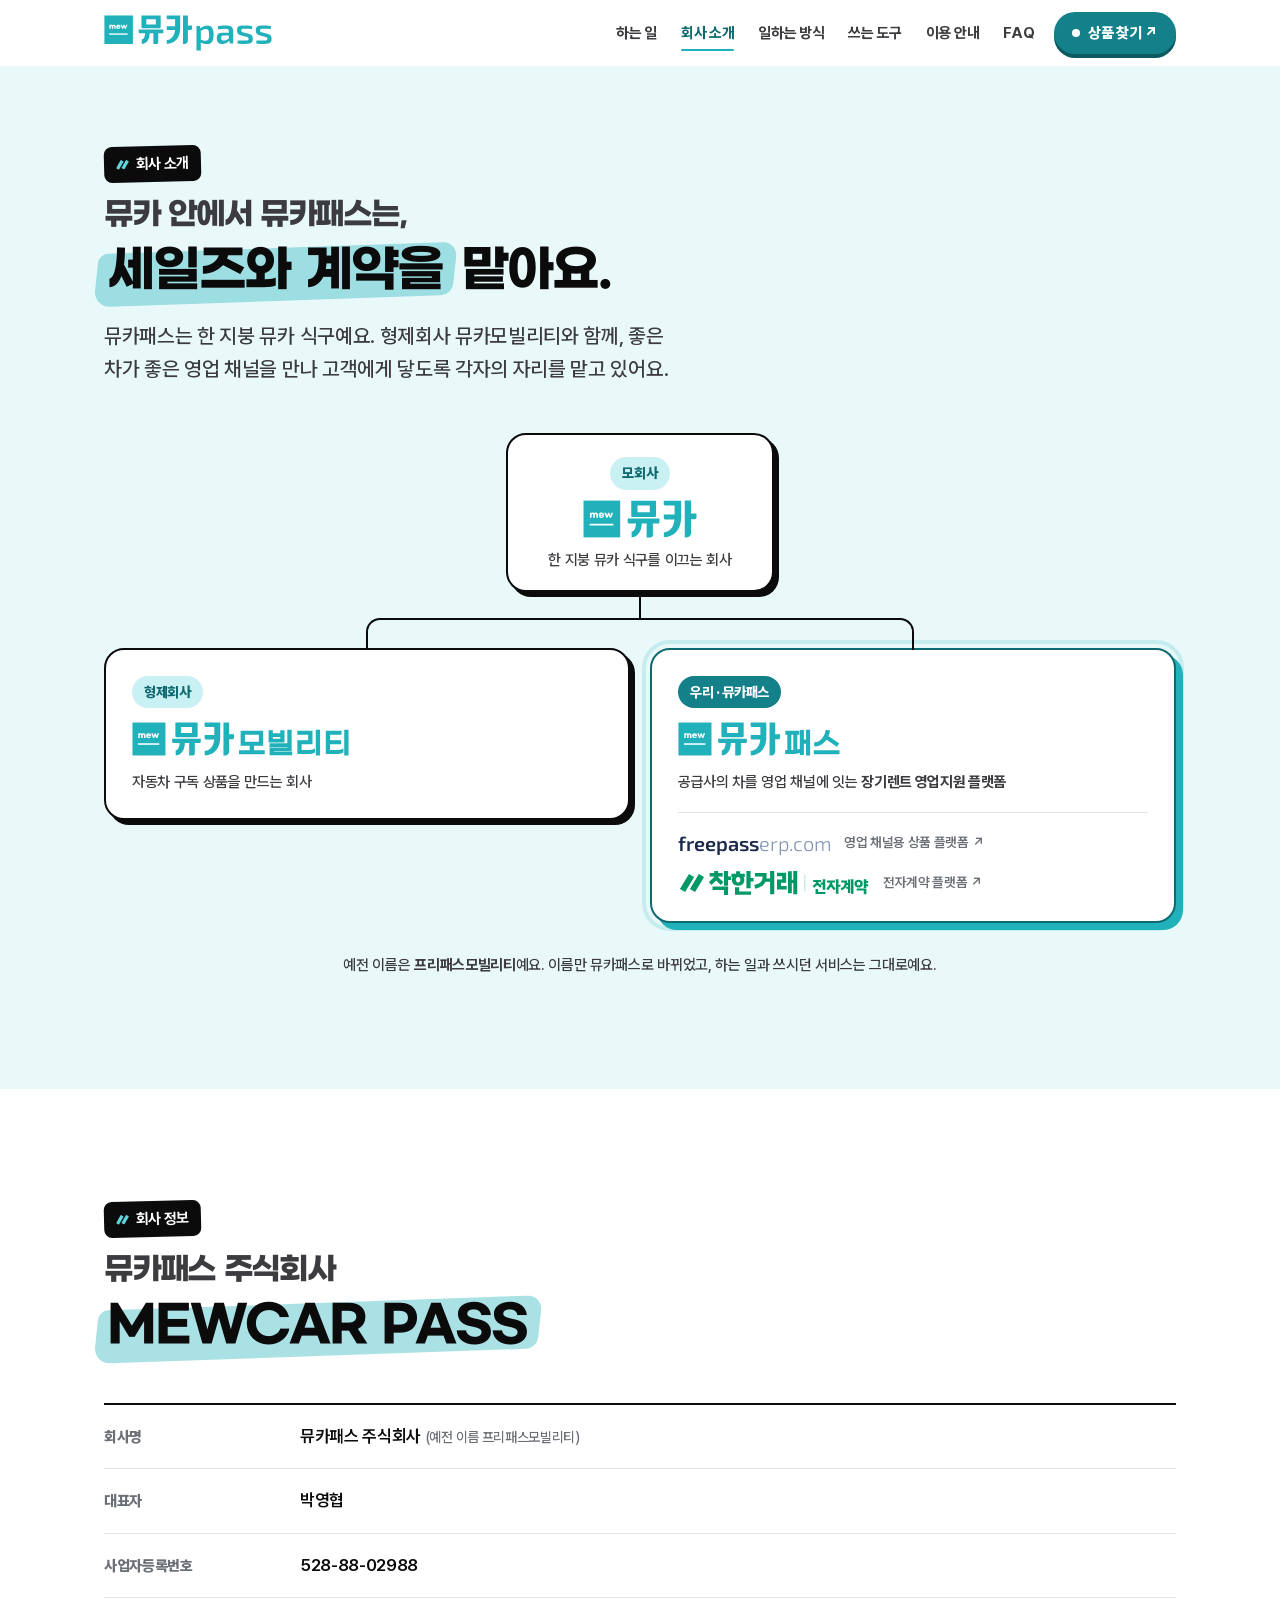
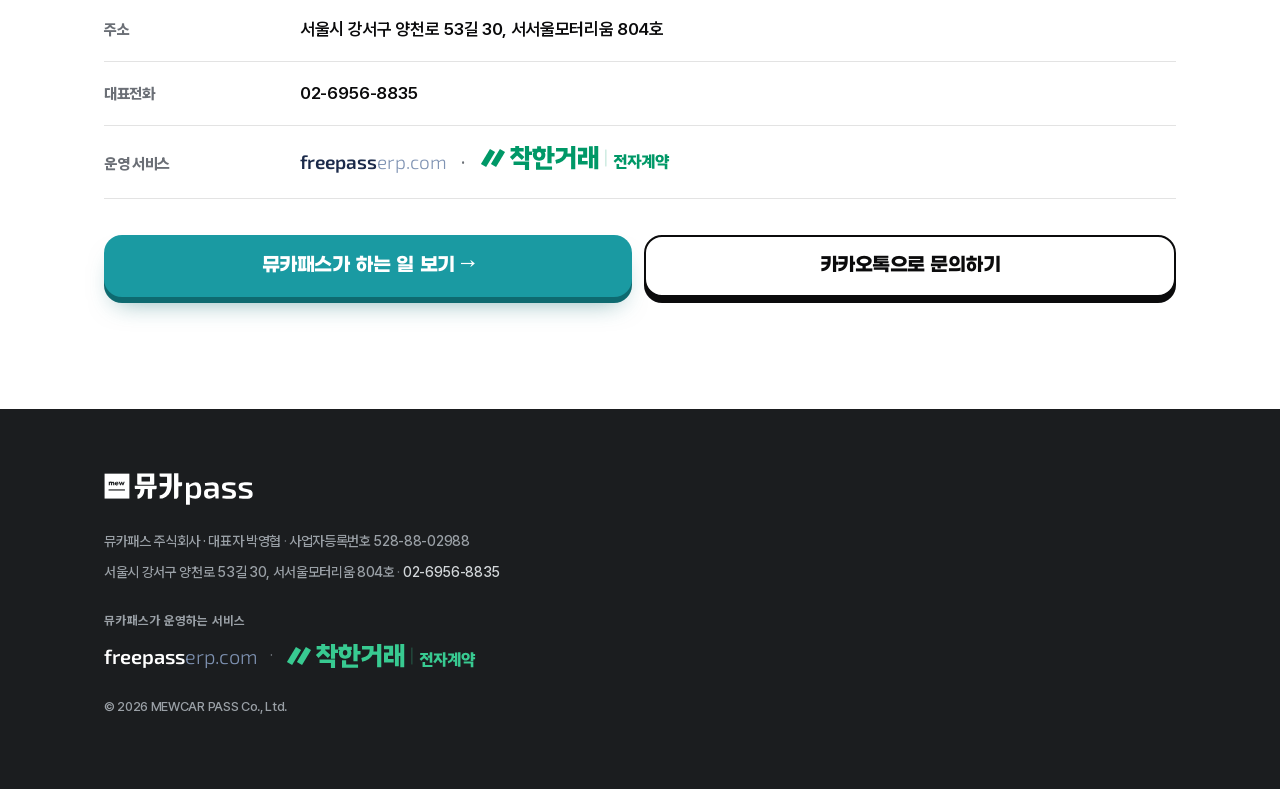
==== about.html @ 991f7937 "홈페이지: 모바일 속도 — 본문·제목 글꼴을 페이지 글자만 담아 자체 보관 - 원인: 외부 Pretendard 조각 글꼴(수십 개)이 받아질 때마다 화면 배치를 다시 계산(로컬 실" ====
<!doctype html>
<html lang="ko">
<head>
<meta charset="utf-8" />
<meta name="viewport" content="width=device-width, initial-scale=1, viewport-fit=cover" />
<title>회사 소개 — 뮤카패스</title>
<meta name="description" content="뮤카패스는 한 지붕 뮤카 식구로, 공급사의 차를 영업 채널에 잇는 장기렌트 영업지원 플랫폼을 운영해요. freepasserp.com · 착한거래 전자계약." />
<meta name="theme-color" content="#ffffff" />
<link rel="canonical" href="https://freepassmobility.com/about" />
<link rel="icon" href="assets/favicon.svg" type="image/svg+xml" />
<meta property="og:type" content="website" />
<meta property="og:site_name" content="뮤카패스" />
<meta property="og:title" content="회사 소개 — 뮤카패스" />
<meta property="og:description" content="한 지붕 뮤카 식구, 뮤카패스 — 장기렌트 영업지원 플랫폼. freepasserp.com · 착한거래 전자계약." />
<meta property="og:url" content="https://freepassmobility.com/about" />
<meta property="og:image" content="https://freepassmobility.com/assets/og.png" />
<meta property="og:image:width" content="1200" />
<meta property="og:image:height" content="630" />
<meta property="og:locale" content="ko_KR" />
<meta name="twitter:card" content="summary_large_image" />
<link rel="preload" href="/assets/fonts/GmarketSansBold-sub.woff2" as="font" type="font/woff2" crossorigin />
<link rel="preload" href="/assets/fonts/PretendardVariable-site.woff2" as="font" type="font/woff2" crossorigin />
<link rel="preconnect" href="https://fonts.gstatic.com" crossorigin />
<link rel="stylesheet" href="https://fonts.googleapis.com/css2?family=Exo+2:wght@300;600&display=swap" media="print" onload="this.media='all'" />
<noscript><link rel="stylesheet" href="https://fonts.googleapis.com/css2?family=Exo+2:wght@300;600&display=swap" /></noscript>
<link rel="stylesheet" href="css/style.css" />
<link rel="manifest" href="/site.webmanifest" />
<script type="speculationrules">{"prefetch":[{"source":"list","urls":["/","/about"],"eagerness":"moderate"}]}</script>
<link rel="apple-touch-icon" href="assets/apple-touch-icon.png" />
<script type="application/ld+json">{"@context":"https://schema.org","@type":"BreadcrumbList","itemListElement":[{"@type":"ListItem","position":1,"name":"뮤카패스","item":"https://freepassmobility.com/"},{"@type":"ListItem","position":2,"name":"회사 소개","item":"https://freepassmobility.com/about"}]}</script>
</head>
<body>

<header class="top" id="top">
  <div class="wrap top-in">
    <a class="logo" href="./" aria-label="뮤카패스 처음으로"><img src="assets/brand/mewcar-pass-en-trim.svg" alt="뮤카pass" width="637" height="136" /></a>
    <nav class="top-nav" id="top-nav" aria-label="바로가기">
      <a href="/#what">하는 일</a>
      <a href="/about" aria-current="page">회사 소개</a>
      <a href="/#flow">일하는 방식</a>
      <a href="/#tools">쓰는 도구</a>
      <a href="/#start">이용 안내</a>
      <a href="/#faq">FAQ</a>
      <a class="top-kakao js-kakao" href="https://pf.kakao.com/_NQqcn/chat" target="_blank" rel="noopener">카카오톡으로 문의하기</a>
    </nav>
    <div class="top-acts">
      <a class="top-erp" href="https://freepasserp.com/" target="_blank" rel="noopener"><span class="top-erp-dot" aria-hidden="true"></span>상품 찾기 ↗</a>
      <button class="burger" id="burger" type="button" aria-expanded="false" aria-controls="top-nav" aria-label="메뉴 열기"><span></span><span></span><span></span></button>
    </div>
  </div>
</header>

<main>
  <section class="sec family-sec about-page" id="about" aria-labelledby="about-h">
    <div class="wrap">
      <p class="eyebrow"><i class="sl" aria-hidden="true"></i>회사 소개</p>
      <h1 id="about-h" class="poster h1-sec"><span class="pre">뮤카 안에서 뮤카패스는,</span><span class="main"><span class="mark">세일즈와 계약을</span> 맡아요.</span></h1>
      <p class="sec-lead">뮤카패스는 한 지붕 뮤카 식구예요. 형제회사 뮤카모빌리티와 함께, 좋은 차가 좋은 영업 채널을 만나 고객에게 닿도록 각자의 자리를 맡고 있어요.</p>
      <div class="fam">
        <div class="fam-parent">
          <span class="fam-role">모회사</span>
          <img src="assets/brand/mewcar-parent-trim.svg" alt="뮤카" width="336" height="112" class="fam-logo fam-logo--ci">
          <p>한 지붕 뮤카 식구를 이끄는 회사</p>
        </div>
        <div class="fam-kids">
          <div class="fam-card">
            <span class="fam-role">형제회사</span>
            <img src="assets/brand/mewcar-mobility-ko-trim.svg" alt="뮤카모빌리티" width="711" height="112" class="fam-logo">
            <p>자동차 구독 상품을 만드는 회사</p>
          </div>
          <div class="fam-card fam-card--us">
            <span class="fam-role">우리 · 뮤카패스</span>
            <img src="assets/brand/mewcar-pass-ko-trim.svg" alt="뮤카패스" width="530" height="112" class="fam-logo">
            <p>공급사의 차를 영업 채널에 잇는 <b>장기렌트 영업지원 플랫폼</b></p>
            <ul class="fam-svc">
              <li><a href="https://freepasserp.com/" target="_blank" rel="noopener"><span class="bi-fpe" aria-label="freepasserp.com"><b>freepass</b><span>erp.com</span></span><small>영업 채널용 상품 플랫폼 ↗</small></a></li>
              <li><a href="https://sign.freepasserp.com/" target="_blank" rel="noopener"><span class="chakhan-ec"><img src="assets/brand/chakhan-ci-econtract-on-light.svg" alt="착한거래 전자계약" width="152" height="22"></span><small>전자계약 플랫폼 ↗</small></a></li>
            </ul>
          </div>
        </div>
      </div>
      <p class="fam-note">예전 이름은 <b>프리패스모빌리티</b>예요. 이름만 뮤카패스로 바뀌었고, 하는 일과 쓰시던 서비스는 그대로예요.</p>
    </div>
  </section>

  <section class="sec about-info" aria-labelledby="info-h">
    <div class="wrap">
      <p class="eyebrow"><i class="sl" aria-hidden="true"></i>회사 정보</p>
      <h2 id="info-h" class="poster"><span class="pre">뮤카패스 주식회사</span><span class="main"><span class="mark">MEWCAR PASS</span></span></h2>
      <dl class="info">
        <div><dt>회사명</dt><dd>뮤카패스 주식회사 <small>(예전 이름 프리패스모빌리티)</small></dd></div>
        <div><dt>대표자</dt><dd>박영협</dd></div>
        <div><dt>사업자등록번호</dt><dd>528-88-02988</dd></div>
        <div><dt>주소</dt><dd>서울시 강서구 양천로 53길 30, 서서울모터리움 804호</dd></div>
        <div><dt>대표전화</dt><dd><a href="tel:02-6956-8835">02-6956-8835</a></dd></div>
        <div><dt>운영 서비스</dt><dd class="svc"><a href="https://freepasserp.com/" target="_blank" rel="noopener"><span class="bi-fpe" aria-label="freepasserp.com"><b>freepass</b><span>erp.com</span></span></a><span class="foot-dot" aria-hidden="true">·</span><a href="https://sign.freepasserp.com/" target="_blank" rel="noopener"><span class="chakhan-ec"><img src="assets/brand/chakhan-ci-econtract-on-light.svg" alt="착한거래 전자계약" width="152" height="22"></span></a></dd></div>
      </dl>
      <div class="about-acts">
        <a class="cta" href="/#what">뮤카패스가 하는 일 보기 →</a>
        <a class="cta cta--line js-kakao" href="https://pf.kakao.com/_NQqcn/chat" target="_blank" rel="noopener noreferrer">카카오톡으로 문의하기</a>
      </div>
    </div>
  </section>
</main>

<footer class="foot">
  <div class="wrap">
    <img class="foot-logo" src="assets/brand/mewcar-pass-en-white-trim.svg" alt="뮤카pass" width="637" height="136" />
    <p class="foot-info"><span class="fi">뮤카패스 주식회사 · 대표자 박영협</span><span class="fi">사업자등록번호 528-88-02988</span><br class="fbr"><span class="fi"><span class="nw">서울시 강서구 양천로 53길 30,</span> <span class="nw">서서울모터리움 804호</span></span><span class="fi"><a href="tel:02-6956-8835">02-6956-8835</a></span></p>
    <p class="foot-links"><span class="foot-svc">뮤카패스가 운영하는 서비스</span><a href="https://freepasserp.com/" target="_blank" rel="noopener"><span class="bi-fpe bi-fpe--dark" aria-label="freepasserp.com"><b>freepass</b><span>erp.com</span></span></a><span class="foot-dot" aria-hidden="true">·</span><a href="https://sign.freepasserp.com/" target="_blank" rel="noopener" class="chakhan-ec chakhan-ec--dark"><img class="foot-ci" src="assets/brand/chakhan-ci-econtract-on-dark.svg" alt="착한거래 전자계약" width="152" height="22"></a></p>
    <p class="copyright">© 2026 MEWCAR PASS Co., Ltd.</p>
  </div>
</footer>

<script src="js/main.js"></script>
</body>
</html>
---- css/style.css ----
/* 뮤카패스 — 2026-11 개편. 착한거래 느낌(포스터 제목 · 형광펜 · 큰 버튼 하나)을 뮤카 청록(#21B1BA)으로. */
@font-face{font-family:"Pretendard Variable";font-weight:300 800;font-display:swap;src:url(/assets/fonts/PretendardVariable-site.woff2) format("woff2")}
@font-face{font-family:"Poster";font-weight:700;font-display:swap;src:url(/assets/fonts/GmarketSansBold-sub.woff2) format("woff2"),url(https://cdn.jsdelivr.net/gh/projectnoonnu/noonfonts_2001@1.1/GmarketSansBold.woff) format("woff")}
:root{
  --teal:#21B1BA;--teal-deep:#178a92;--teal-ink:#0e6a70;--mint:#c9f1f3;--mint-2:#e9f9fa;
  --ink:#0b0b0c;--ink-2:#3c3c40;--sub:#6b6f76;--line:#e3e3e3;--card-dark:#1b1d1f;--bg:#fff;--bg-2:#f6f7f7;
  --poster:"Poster","Pretendard",system-ui,"Malgun Gothic",sans-serif;
  --r:20px;--wrap:1120px;
  color-scheme:light;
}
*{box-sizing:border-box}
html{scroll-behavior:smooth;scroll-padding-top:72px;-webkit-text-size-adjust:100%}
body{margin:0;background:var(--bg);color:var(--ink);font-family:"Pretendard Variable",Pretendard,system-ui,-apple-system,"Malgun Gothic",sans-serif;font-weight:500;font-size:16px;line-height:1.6;letter-spacing:-.02em;word-break:keep-all;-webkit-font-smoothing:antialiased}
a{color:inherit}
img{max-width:100%}
.wrap{max-width:var(--wrap);margin:0 auto;padding:0 24px}
b,strong{font-weight:700}

/* 머리띠 */
.top{position:sticky;top:0;z-index:20;background:rgba(255,255,255,.94);backdrop-filter:blur(10px);-webkit-backdrop-filter:blur(10px);transition:box-shadow .2s}
.top.scr{box-shadow:0 1px 0 var(--line)}
.top{transition:box-shadow .2s,transform .32s cubic-bezier(.2,.8,.2,1)}
.top.tuck{transform:translateY(-100%)}
.top-in{display:flex;align-items:center;justify-content:space-between;height:66px}
.logo{display:block;line-height:0}.logo img{height:36px;width:auto}
.top-in{gap:20px}
.top-nav{display:flex;align-items:center;gap:24px;font-size:15px;font-weight:700;margin-left:auto}
.top-nav a{text-decoration:none;color:var(--ink-2)}.top-nav a:hover{color:var(--ink)}

.top-acts{display:flex;align-items:center;gap:10px}
.top-erp{display:inline-flex;align-items:center;gap:8px;text-decoration:none;font-size:15px;font-weight:800;color:#fff;background:var(--teal);border-radius:999px;padding:9px 18px;box-shadow:0 4px 0 var(--teal-deep);transition:transform .12s,box-shadow .12s}
.top-erp:hover{transform:translateY(-2px);box-shadow:0 6px 0 var(--teal-deep)}
.top-erp:active{transform:translateY(3px);box-shadow:0 1px 0 var(--teal-deep)}
.top-erp-dot{width:8px;height:8px;border-radius:50%;background:#fff;box-shadow:0 0 0 0 rgba(255,255,255,.8);animation:erpPulse 1.8s infinite}
@keyframes erpPulse{0%{box-shadow:0 0 0 0 rgba(255,255,255,.75)}70%{box-shadow:0 0 0 7px rgba(255,255,255,0)}100%{box-shadow:0 0 0 0 rgba(255,255,255,0)}}
.top-nav .top-kakao{display:none}
.burger{display:none;width:44px;height:44px;border:0;border-radius:12px;background:var(--bg-2);cursor:pointer;padding:0;flex-direction:column;align-items:center;justify-content:center;gap:5px}
.burger span{display:block;width:20px;height:2.5px;border-radius:2px;background:var(--ink);transition:transform .2s,opacity .2s}
.burger[aria-expanded="true"] span:nth-child(1){transform:translateY(7.5px) rotate(45deg)}
.burger[aria-expanded="true"] span:nth-child(2){opacity:0}
.burger[aria-expanded="true"] span:nth-child(3){transform:translateY(-7.5px) rotate(-45deg)}

/* 포스터 제목 + 형광펜 */
.poster{font-family:var(--poster);font-weight:700;letter-spacing:-.045em;line-height:1.16;margin:0}
.mark{position:relative;display:inline-block;z-index:0;padding:0 .06em}
.mark::before{content:"";position:absolute;left:-.16em;right:-.2em;top:.12em;bottom:-.02em;background:var(--teal);opacity:.38;border-radius:.18em .3em .22em .34em;transform:rotate(-2deg) skewX(-8deg);z-index:-1}
.ink{position:relative;display:inline-block;isolation:isolate}
.ink::after{content:"";position:absolute;left:.02em;bottom:.04em;width:96%;height:.12em;min-height:3px;background:var(--teal);opacity:.75;border-radius:46% 54% 47% 52%/55% 34% 59% 45%;transform:rotate(-1.1deg);z-index:-1}
.hl{background:linear-gradient(transparent 60%,var(--mint) 60%);font-weight:700;color:var(--ink)}
.eyebrow{display:inline-block;margin:0 0 16px;font-size:14px;font-weight:700;color:#fff;background:var(--ink);border-radius:8px;padding:5px 11px;transform:rotate(-1.5deg)}
h2.poster{font-size:clamp(30px,5vw,50px);margin-bottom:40px}
h2 .pre{display:block;font-size:.62em;color:var(--ink-2);margin-bottom:8px}
h2 .main{display:block}
.sec{padding:100px 0}

/* 큰 버튼(착한거래식 입체) */
.cta{display:flex;align-items:center;justify-content:center;gap:10px;width:100%;max-width:520px;min-height:68px;margin-top:28px;padding:0 24px;border-radius:18px;border:0;background:var(--teal);color:#fff;font-family:var(--poster);font-weight:700;font-size:clamp(20px,2.6vw,25px);letter-spacing:-.03em;text-decoration:none;cursor:pointer;box-shadow:0 6px 0 var(--teal-deep),0 16px 26px -12px rgba(23,138,146,.6);transition:transform .1s,box-shadow .1s}
.cta:hover{filter:brightness(1.04)}
.cta:active{transform:translateY(4px);box-shadow:0 2px 0 var(--teal-deep),0 8px 16px -10px rgba(23,138,146,.6)}
.cta--sm{min-height:58px;margin-top:0;font-size:19px;max-width:none}

/* 히어로 */
.hero{padding:64px 0 48px}
.hero-grid{display:grid;grid-template-columns:1.15fr .85fr;gap:48px;align-items:center}
.kicker{margin:0 0 18px;font-size:17px;color:var(--ink-2)}
.kicker b{color:var(--teal-ink)}
.hero h1{font-size:clamp(40px,5.4vw,68px)}
.hero h1 .l{display:block}
.lead{margin:24px 0 0;font-size:clamp(18px,2.1vw,21px);line-height:1.7;color:var(--ink-2)}
.hint{margin:16px 0 0;font-size:14px;color:var(--sub)}
.hero-points{list-style:none;margin:24px 0 0;padding:0;display:grid;gap:8px}
.hero-points li{display:flex;gap:12px;align-items:baseline;font-size:16px;color:var(--ink-2)}
.hero-points b{flex:none;min-width:72px;font-size:13px;font-weight:700;color:var(--teal-ink);background:var(--mint);border-radius:999px;padding:3px 10px;text-align:center}
.hero-acts{display:flex;flex-wrap:wrap;gap:12px;margin-top:28px}
.hero-acts .cta{margin-top:0;width:auto;flex:1 1 260px;font-size:clamp(18px,2vw,21px);min-height:62px}
.cta--line{background:#fff;color:var(--ink);border:2px solid var(--ink);box-shadow:0 6px 0 var(--ink)}
.cta--line:active{box-shadow:0 2px 0 var(--ink)}


.bi-fpe{font-family:"Exo 2","Pretendard",sans-serif;letter-spacing:0;white-space:nowrap}
.bi-fpe>b{font-weight:600;color:#1B2A4A}
.bi-fpe>span{font-weight:300;color:#7F93B3}
.bi-fpe--dark>b{color:#fff}

/* 하는 일 */
.sec-lead{max-width:720px;margin:-16px 0 40px;font-size:18px;color:var(--ink-2)}
.what-grid{display:grid;grid-template-columns:1fr 1fr;gap:20px}
.what-card{border:2px solid var(--ink);border-radius:var(--r);padding:32px 30px;background:#fff;box-shadow:5px 5px 0 var(--ink)}
.what-card--supplier{background:var(--mint-2)}
.what-who{display:inline-block;font-family:var(--poster);font-size:15px;color:#fff;background:var(--teal);border-radius:8px;padding:5px 12px;transform:rotate(-1.5deg)}
.what-card h3{font-family:var(--poster);font-weight:700;font-size:clamp(22px,2.6vw,28px);letter-spacing:-.045em;line-height:1.25;margin:16px 0 22px}
.what-card ul{list-style:none;margin:0;padding:0}
.what-card li{padding:14px 0 14px 30px;border-top:1px solid var(--line);position:relative}
.what-card li::before{content:"✓";position:absolute;left:2px;top:13px;color:var(--teal);font-weight:800;font-size:18px}
.what-card li b{display:block;font-size:17px}
.what-card li p{margin:2px 0 0;font-size:15px;color:var(--ink-2)}
.hint a{color:var(--teal-ink);font-weight:700}

.hero-art{position:relative;padding-top:64px}

.board{position:relative;display:grid;grid-template-columns:1fr 28px auto 28px 1fr;align-items:center;gap:0;background:#fff;border:2px solid var(--ink);border-radius:28px;padding:30px 20px 22px;box-shadow:8px 8px 0 var(--ink)}
.board::before{content:"";position:absolute;inset:0;border-radius:26px;background:radial-gradient(circle at 50% 46%,var(--mint) 0,rgba(201,241,243,0) 46%),radial-gradient(rgba(14,106,112,.13) 1.2px,transparent 1.3px) 0 0/16px 16px;z-index:0}
.board>*{position:relative;z-index:1}
.board-col{display:flex;flex-direction:column;gap:10px}
.board-tag{font-family:var(--poster);font-size:17px;color:var(--ink);text-align:center;margin-bottom:2px}
.board-tag small{display:block;font-family:"Pretendard Variable",Pretendard,sans-serif;font-size:12px;font-weight:600;color:var(--sub);margin-top:2px;letter-spacing:0}
.chip{border:2px solid var(--ink);border-radius:12px;padding:10px 6px;text-align:center;font-size:14px;font-weight:800;background:#fff;box-shadow:3px 3px 0 var(--ink);white-space:nowrap}
.board-col--sales .chip{background:var(--teal);color:#fff;border-color:var(--teal-ink);box-shadow:3px 3px 0 var(--teal-ink)}
.wire{height:4px;border-radius:2px;background:repeating-linear-gradient(90deg,var(--teal) 0 8px,transparent 8px 14px);background-size:28px 4px;animation:wireRun .9s linear infinite}
@keyframes wireRun{to{background-position:28px 0}}
.board-hub{display:flex;flex-direction:column;align-items:center;justify-content:center;gap:6px;width:142px;height:142px;border-radius:50%;background:var(--teal);border:3px solid var(--ink);box-shadow:5px 5px 0 var(--ink),0 0 0 12px rgba(33,177,186,.16)}
.board-hub img{width:112px;height:auto}
.board-hub small{font-size:11px;font-weight:800;color:#fff;opacity:.9;letter-spacing:.02em}
.board-steps{grid-column:1/-1;display:flex;justify-content:center;gap:6px;list-style:none;margin:22px 0 0;padding:0;counter-reset:st}
.board-steps li{counter-increment:st;display:flex;align-items:center;gap:6px;background:var(--ink);color:#fff;border-radius:999px;padding:7px 12px 7px 7px;font-size:13px;font-weight:700}
.board-steps li::before{content:counter(st);display:grid;place-items:center;width:20px;height:20px;border-radius:50%;background:var(--teal);font-size:11.5px;font-weight:800}

.bubble{position:absolute;top:0;right:8%;z-index:2;margin:0;background:#fff;border:2px solid var(--ink);border-radius:18px;padding:12px 18px;font-family:var(--poster);font-size:19px;box-shadow:4px 4px 0 var(--ink);transform:rotate(-2deg)}
.bubble small{display:block;font-family:"Pretendard Variable",Pretendard,sans-serif;font-size:13px;font-weight:500;color:var(--sub)}
.bubble::after{content:"";position:absolute;left:28px;bottom:-11px;width:18px;height:18px;background:#fff;border-right:2px solid var(--ink);border-bottom:2px solid var(--ink);transform:rotate(45deg)}

.assurance{margin:24px 0 0;padding:20px 0;border-top:2px solid var(--ink);border-bottom:2px solid var(--ink);font-size:18px;text-align:center}
.assurance strong{color:var(--teal-ink)}

/* 누구세요 */
.start-grid{display:grid;grid-template-columns:1fr 1fr;gap:24px;align-items:start}
.start-choices{display:flex;flex-direction:column;gap:12px}
.start-choices button{display:grid;grid-template-columns:auto 1fr auto;gap:16px;align-items:center;text-align:left;width:100%;padding:20px 22px;border:2px solid var(--line);border-radius:var(--r);background:#fff;font:inherit;color:inherit;cursor:pointer;transition:border-color .15s,background .15s,transform .1s}
.start-choices button:hover{border-color:var(--ink)}
.start-choices button[aria-pressed=true]{border-color:var(--ink);background:var(--mint-2);box-shadow:4px 4px 0 var(--ink)}
.start-choices .no{font-family:var(--poster);font-size:16px;color:var(--teal)}
.start-choices strong{display:block;font-family:var(--poster);font-weight:700;font-size:19px;letter-spacing:-.03em}
.start-choices small{display:block;font-size:14px;color:var(--sub);margin-top:3px}
.start-choices button>span:last-child{font-weight:700;font-size:20px}
.start-answer{position:sticky;top:90px;background:var(--card-dark);color:#fff;border-radius:var(--r);padding:32px}
.start-answer .label{display:block;font-size:13px;font-weight:700;color:#7fe3e9;margin-bottom:10px}
.start-answer h3{font-family:var(--poster);font-size:24px;font-weight:700;letter-spacing:-.04em;line-height:1.3;margin:0 0 16px}
.start-answer ul{margin:0 0 26px;padding:0;list-style:none}
.start-answer li{position:relative;padding-left:24px;margin-bottom:9px;color:#cfd3d6}
.start-answer li::before{content:"✓";position:absolute;left:0;color:var(--teal);font-weight:800}
.start-answer li b{color:#fff}
.msg{margin:0 0 18px;background:rgba(255,255,255,.07);border:1px dashed rgba(255,255,255,.3);border-radius:12px;padding:14px 16px;font-size:15px}
.answer-acts{display:grid;grid-template-columns:auto 1fr;gap:10px}
.copy{min-height:58px;padding:0 20px;border-radius:16px;border:2px solid rgba(255,255,255,.35);background:transparent;color:#fff;font:inherit;font-weight:700;cursor:pointer}
.copy:hover{background:rgba(255,255,255,.08)}
.copy-status{margin:12px 0 0;font-size:13px;color:#9aa0a6}

/* 흐름 */
.flow{background:var(--bg-2)}
.flow-steps{list-style:none;margin:0;padding:0;display:grid;grid-template-columns:repeat(4,1fr);gap:16px}
.flow-steps li{position:relative;background:#fff;border-radius:var(--r);padding:26px 22px}
.flow-steps .n{display:inline-flex;align-items:center;justify-content:center;width:38px;height:38px;border-radius:50%;background:var(--ink);color:#fff;font-family:var(--poster);font-size:17px;margin-bottom:14px}
.flow-steps b{display:block;font-family:var(--poster);font-weight:700;font-size:21px;letter-spacing:-.04em;margin-bottom:6px}
.flow-steps p{margin:0 0 14px;font-size:15px;color:var(--ink-2)}
.flow-steps em{font-style:normal;font-size:13px;font-weight:700;color:var(--teal-ink);background:var(--mint);border-radius:999px;padding:3px 10px}
.say{display:block;margin-top:14px;background:var(--teal);color:#fff;font-size:13.5px;font-weight:700;border-radius:14px 14px 4px 14px;padding:9px 12px}
.flow-steps li:not(:last-child)::after{content:"→";position:absolute;right:-14px;top:44px;font-weight:800;z-index:1}

/* 도구 */
.tool-grid{display:grid;grid-template-columns:1.3fr 1fr 1fr 1fr;gap:16px}
.tool{display:block;border:2px solid var(--line);border-radius:var(--r);padding:24px 22px;text-decoration:none;background:#fff}
.tool span{display:block;font-size:13px;font-weight:700;color:var(--teal-ink);margin-bottom:10px}
.tool b{display:block;font-family:var(--poster);font-weight:700;font-size:21px;letter-spacing:-.04em;margin-bottom:6px}
.tool p{margin:0;font-size:15px;color:var(--ink-2)}
.tool--main{border-color:#1B2A4A;box-shadow:5px 5px 0 #1B2A4A;transition:transform .15s}
.tool--main>span{color:#5B9FD4}
.tool--main .bi-fpe{font-size:24px}
.tool .bi-fpe{display:block;font-family:"Exo 2","Pretendard",sans-serif;letter-spacing:0;margin-bottom:6px}
.tool .bi-fpe>b{display:inline;font-family:inherit;font-size:inherit;font-weight:600;color:#1B2A4A;margin:0;letter-spacing:0}
.tool .bi-fpe>span{display:inline;margin:0;font-size:inherit;font-weight:300;color:#7F93B3}
.tool--main:hover{transform:translateY(-3px)}
.family{display:flex;flex-wrap:wrap;align-items:center;gap:6px 14px;margin-top:16px;padding:20px 22px;border-radius:var(--r);background:var(--bg-2);text-decoration:none}
.family-tag{font-size:13px;font-weight:700;color:var(--sub)}
.family b{font-family:var(--poster);font-size:20px}
.family-desc{font-size:15px;color:var(--ink-2)}

/* FAQ */
.faq{max-width:none} 
.faq details{border-bottom:2px solid var(--line)}
.faq details:first-child{border-top:2px solid var(--ink)}
.faq summary{list-style:none;cursor:pointer;padding:22px 44px 22px 0;font-family:var(--poster);font-size:19px;letter-spacing:-.03em;position:relative}
.faq summary::-webkit-details-marker{display:none}
.faq summary::after{content:"+";position:absolute;right:6px;top:16px;font-size:28px;color:var(--teal)}
.faq details[open] summary::after{content:"−"}
.faq p{margin:0 0 22px;color:var(--ink-2)}
.faq p a{color:var(--teal-ink);font-weight:700}

/* 마지막 */
.last{padding:96px 0;background:var(--mint-2);text-align:center}
.last-in{display:flex;flex-direction:column;align-items:center}
.last h2{font-size:clamp(28px,4.6vw,48px)}
.last h2 .l{display:block}
.last p{margin:18px 0 0;font-size:18px;color:var(--ink-2)}

/* 바닥 */
.foot{background:var(--card-dark);color:#9aa0a6;padding:52px 0 calc(52px + env(safe-area-inset-bottom));font-size:14px}
.foot-logo{height:32px;width:auto;margin-bottom:18px}
.foot p{margin:0 0 8px}.foot a{color:#d3d7da;text-decoration:none}.foot a:hover{color:#fff}
.copyright{color:#6b7076;margin-top:16px!important;font-size:13px}

.dock{display:none}

@media (max-width:860px){
  .top-in{height:58px}.logo img{height:29px}
  .top-in{gap:10px}
  .burger{display:flex}
  .top-erp{font-size:14px;padding:8px 14px}
  
  .top-nav{position:absolute;left:0;right:0;top:100%;margin:0;flex-direction:column;align-items:stretch;gap:0;padding:6px 16px 18px;background:#fff;border-bottom:2px solid var(--ink);box-shadow:0 18px 30px -18px rgba(0,0,0,.35);font-size:18px;visibility:hidden;opacity:0;transform:translateY(-8px);transition:opacity .18s,transform .18s,visibility 0s .18s}
  .top-nav.open{visibility:visible;opacity:1;transform:none;transition:opacity .18s,transform .18s}
  .top-nav a{display:flex;align-items:center;justify-content:space-between;padding:15px 4px;border-bottom:1px solid var(--line);color:var(--ink);font-family:var(--poster);letter-spacing:-.02em}
  .top-nav a:not(.top-kakao)::after{content:"→";color:var(--teal);font-family:system-ui}
  .top-nav .top-kakao{display:flex;justify-content:center;margin-top:14px;border:0;border-radius:14px;background:#FEE500;color:#191600;min-height:54px}
  .top{position:sticky}
  .top-in{position:static}
  .sec{padding:76px 0}
  .hero{padding:36px 0 32px}
  .hero-grid{grid-template-columns:1fr;gap:28px}
  .cta{max-width:none}
  .hero-acts .cta{flex:1 1 100%}
  .what-grid{grid-template-columns:1fr}
  .what-card{padding:26px 20px;box-shadow:4px 4px 0 var(--ink)}
  .sec-lead{font-size:16px}
  .hero-art{padding-top:78px}
  .bubble{right:auto;left:8px;font-size:17px}
  .board{grid-template-columns:1fr 14px auto 14px 1fr;padding:24px 12px 18px;box-shadow:6px 6px 0 var(--ink)}
  .board-hub{width:96px;height:96px;box-shadow:4px 4px 0 var(--ink),0 0 0 8px rgba(33,177,186,.16)}.board-hub img{width:76px}.board-hub small{font-size:9px}
  .board-tag{font-size:15px}.board-tag small{font-size:10.5px}
  .chip{font-size:12px;padding:8px 2px;box-shadow:2px 2px 0 var(--ink)}
  .board-col--sales .chip{box-shadow:2px 2px 0 var(--teal-ink)}
  .board-steps{gap:4px;margin-top:18px}.board-steps li{font-size:11.5px;padding:5px 9px 5px 5px;gap:4px}.board-steps li::before{width:17px;height:17px;font-size:10px}
  .assurance{font-size:16px}
  .start-grid{grid-template-columns:1fr}
  .start-answer{position:static;padding:26px 20px}
  .answer-acts{grid-template-columns:1fr}
  .flow-steps{grid-template-columns:1fr}
  .flow-steps li{display:grid;grid-template-columns:auto 1fr;gap:16px;padding:22px 20px}
  .flow-steps .n{margin:0}
  .flow-steps li::after{display:none}
  .tool-grid{grid-template-columns:1fr 1fr}
  .tool--main{grid-column:1/-1}
  .dock{display:flex;position:fixed;left:16px;right:16px;bottom:calc(14px + env(safe-area-inset-bottom));z-index:30;min-height:58px;align-items:center;justify-content:center;border-radius:16px;background:var(--teal);color:#fff;font-family:var(--poster);font-size:19px;text-decoration:none;box-shadow:0 5px 0 var(--teal-deep),0 14px 28px -10px rgba(23,138,146,.7);transform:translateY(160%);transition:transform .25s}
  .dock.show{transform:none}
  .foot{padding-bottom:calc(104px + env(safe-area-inset-bottom))}
}
@media (max-width:420px){
  .wrap{padding:0 16px}
  .tool-grid{grid-template-columns:1fr}
}
@media (prefers-reduced-motion:reduce){html{scroll-behavior:auto}*{transition:none!important;animation:none!important}}

.family-ci{height:22px;width:auto;display:block;flex:none}
.foot-ci{height:19px;width:auto;vertical-align:-4px}

.foot-links{display:flex;flex-wrap:wrap;align-items:center;gap:8px 12px}
.foot-svc{font-size:12.5px;color:#9aa0a6;font-weight:700;letter-spacing:.02em;width:100%}
.foot-dot{color:#6b7076}
.nw{white-space:nowrap}

.family-sec{background:var(--mint-2)}
.fam{display:flex;flex-direction:column;align-items:center}
.fam-parent{position:relative;display:flex;flex-direction:column;align-items:center;gap:10px;background:#fff;border:2px solid var(--ink);border-radius:var(--r);padding:22px 40px 18px;box-shadow:5px 5px 0 var(--ink);text-align:center}
.fam-parent p,.fam-card p{margin:0;font-size:15px;color:var(--ink-2)}
.fam-role{display:inline-block;font-size:12.5px;font-weight:800;color:var(--teal-ink);background:var(--mint);border-radius:999px;padding:4px 11px}
.fam-logo{height:34px;width:auto;display:block}
.fam-logo--ci{height:38px}
.fam-kids{position:relative;display:grid;grid-template-columns:1fr 1fr;gap:24px;align-items:start;width:100%;margin-top:56px}
.fam-kids::before{content:"";position:absolute;left:calc(25% - 6px);right:calc(25% - 6px);top:-30px;height:30px;border:2px solid var(--ink);border-bottom:0;border-radius:14px 14px 0 0}
.fam-kids::after{content:"";position:absolute;left:calc(50% - 1px);top:-56px;height:26px;border-left:2px solid var(--ink)}
.fam-card{display:flex;flex-direction:column;align-items:flex-start;gap:14px;background:#fff;border:2px solid var(--ink);border-radius:var(--r);padding:26px 26px 24px;box-shadow:5px 5px 0 var(--ink)}
.fam-card--us{border-color:var(--teal-ink);box-shadow:7px 7px 0 var(--teal);outline:4px solid rgba(33,177,186,.18);outline-offset:4px}
.fam-card--us .fam-role{background:var(--teal);color:#fff}
.fam-svc{list-style:none;margin:4px 0 0;padding:14px 0 0;border-top:1px solid var(--line);width:100%;display:grid;gap:10px}
.fam-svc li{display:flex;align-items:center;gap:12px;flex-wrap:wrap}
.fam-svc .bi-fpe{font-size:20px}
.fam-svc img{height:20px;width:auto}
.fam-svc small{font-size:13.5px;color:var(--sub);font-weight:600}
.fam-note{margin:30px 0 0;text-align:center;font-size:15px;color:var(--ink-2)}
@media (max-width:860px){
  .fam-parent{padding:18px 28px 16px}
  .fam-kids{grid-template-columns:1fr;gap:16px;margin-top:40px}
  .fam-kids::before{display:none}
  .fam-kids::after{top:-40px;height:40px}
  .fam-card{padding:22px 20px}
  .fam-card--us{outline-width:3px;outline-offset:2px}
  .fam-logo{height:28px}.fam-logo--ci{height:32px}
  .fam-note{text-align:left}
}

.family-name,.chakhan-ec{display:inline-flex;align-items:center}
.family-name img{height:24px;width:auto;display:block}
.chakhan-ec img{height:22px;width:auto;display:block}
.chakhan-ec--dark img{height:19px}

.about-strip{padding:8px 0 104px}
.about-link{display:grid;grid-template-columns:auto 1fr auto;align-items:center;gap:22px;padding:22px 26px;border:2px solid var(--ink);border-radius:var(--r);background:var(--mint-2);box-shadow:5px 5px 0 var(--ink);text-decoration:none;color:var(--ink);transition:transform .15s}
.about-link:hover{transform:translateY(-3px)}
.about-link img{height:30px;width:auto}
.about-link span{font-family:var(--poster);font-size:19px;letter-spacing:-.03em}
.about-link small{display:block;font-family:"Pretendard Variable",Pretendard,sans-serif;font-size:14px;font-weight:500;color:var(--sub);letter-spacing:0;margin-top:3px}
.about-link b{font-size:15px;font-weight:800;color:var(--teal-ink);white-space:nowrap}
.top-nav a[aria-current="page"]{color:var(--teal-ink)}
.about-page{padding-top:72px}
.about-info .info{margin:0;border-top:2px solid var(--ink)}
.about-info .info>div{display:grid;grid-template-columns:180px 1fr;gap:16px;padding:18px 0;border-bottom:1px solid var(--line)}
.about-info dt{font-weight:800;color:var(--sub);font-size:15px}
.about-info dd{margin:0;font-size:17px;font-weight:600}
.about-info dd small{color:var(--sub);font-weight:500;font-size:14px}
.about-info dd a{color:inherit;text-decoration:none}
.about-info .bi-fpe{font-size:19px}
.about-acts{display:flex;flex-wrap:wrap;gap:12px;margin-top:36px}
.about-acts .cta{margin-top:0;width:auto;max-width:none;flex:1 1 0;font-size:19px;min-height:62px}
@media (max-width:860px){
  .about-link{grid-template-columns:1fr;gap:10px;padding:20px}
  .about-link img{height:24px}
  .about-page{padding-top:48px}
  .about-info .info>div{grid-template-columns:1fr;gap:4px;padding:14px 0}
  .about-acts{flex-direction:column}.about-acts .cta{flex:none;width:100%}
  .about-strip{padding:0 0 76px}
}
.family{color:inherit}
.family .family-go{margin-left:auto;font-family:"Pretendard Variable",Pretendard,sans-serif;font-size:14px;font-weight:800;color:#009867;white-space:nowrap}
.family:hover{box-shadow:inset 0 0 0 2px #009867}
.fam-svc a{display:flex;align-items:center;gap:12px;flex-wrap:wrap;text-decoration:none;color:inherit}
.fam-svc a:hover small{color:var(--ink)}
.chakhan-ec--dark{text-decoration:none}


.tools + .start,.start + .sec{padding-top:40px}
.last{padding:104px 0}
@media (max-width:860px){
  .tools + .start,.start + .sec{padding-top:28px}
  .last{padding:72px 0}
  .faq summary{padding:18px 40px 18px 0;font-size:17px}
  .faq summary::after{top:12px}
}
/* 키보드 이동이 보이게 */
:focus-visible{outline:3px solid var(--teal);outline-offset:3px;border-radius:6px}
.cta:focus-visible,.top-erp:focus-visible{outline-offset:4px}
html{-webkit-tap-highlight-color:transparent}
/* 큰 버튼: 올라가고 → 눌림 */
.cta{transition:transform .14s cubic-bezier(.2,.8,.2,1),box-shadow .14s,filter .14s}
.cta:hover{transform:translateY(-2px);box-shadow:0 8px 0 var(--teal-deep),0 20px 30px -12px rgba(23,138,146,.6)}
.cta--line:hover{box-shadow:0 8px 0 var(--ink)}
.cta:active,.cta--line:active{transform:translateY(5px);transition-duration:.05s}
.cta--line:hover{background:var(--mint-2)}
/* 머리띠 메뉴: 밑줄이 그어진다(데스크톱) */
@media (min-width:861px){
  .top-nav a:not(.top-kakao){position:relative;padding:6px 0}
  .top-nav a:not(.top-kakao)::after{content:"";position:absolute;left:0;right:0;bottom:0;height:2px;border-radius:2px;background:var(--teal);transform:scaleX(0);transform-origin:left;transition:transform .2s cubic-bezier(.2,.8,.2,1)}
  .top-nav a:not(.top-kakao):hover::after,.top-nav a[aria-current="page"]::after{transform:none}
}
@media (max-width:860px){.top-nav a:active{background:var(--mint-2)}.burger:active{transform:scale(.92)}.burger{transition:transform .1s}}
/* 링크 카드: 올라가며 그림자가 길어지고 화살표가 나간다 */
.about-link{transition:transform .16s cubic-bezier(.2,.8,.2,1),box-shadow .16s}
.about-link:hover{transform:translate(-2px,-3px);box-shadow:8px 9px 0 var(--ink)}
.about-link:active{transform:translate(3px,3px);box-shadow:1px 1px 0 var(--ink);transition-duration:.05s}
.tool--main{transition:transform .16s cubic-bezier(.2,.8,.2,1),box-shadow .16s}
.tool--main:hover{transform:translate(-2px,-3px);box-shadow:8px 9px 0 #1B2A4A}
.tool--main:active{transform:translate(3px,3px);box-shadow:1px 1px 0 #1B2A4A;transition-duration:.05s}
.family{transition:background .16s,box-shadow .16s,transform .16s}
.family:hover{background:#e8f6ef;box-shadow:inset 0 0 0 2px #009867}
.family:active{transform:scale(.99)}
.about-link b,.family-go,.fam-svc small{display:inline-block;transition:transform .16s cubic-bezier(.2,.8,.2,1),color .16s}
.about-link:hover b{transform:translateX(4px)}
.family:hover .family-go,.fam-svc a:hover small{transform:translate(2px,-2px)}
.fam-svc a{border-radius:10px;transition:background .16s;margin:-6px -8px;padding:6px 8px}
.fam-svc a:hover{background:var(--bg-2)}

.start-choices button{transition:border-color .15s,background .15s,transform .14s cubic-bezier(.2,.8,.2,1),box-shadow .15s}
.start-choices button:hover{transform:translateX(3px)}
.start-choices button:active{transform:scale(.985);transition-duration:.05s}
.start-choices button>span:last-child{transition:transform .16s}
.start-choices button:hover>span:last-child,.start-choices button[aria-pressed=true]>span:last-child{transform:translateX(4px);color:var(--teal-ink)}
.start-answer h3,.start-answer ul{animation:ansIn .3s cubic-bezier(.2,.8,.2,1)}
@keyframes ansIn{from{opacity:0;transform:translateY(6px)}to{opacity:1;transform:none}}
.copy{transition:background .15s,border-color .15s,transform .1s}
.copy:active{transform:scale(.97)}
.copy.done{background:var(--teal);border-color:var(--teal)}
/* FAQ: 마우스를 올리면 질문이 짙어지고, 열리면 + 가 45도 돌아 × 가 되며 답이 내려온다 */
.faq summary{transition:color .15s}
.faq summary:hover{color:var(--teal-ink)}
.faq summary::after{content:"+";transition:transform .22s cubic-bezier(.2,.8,.2,1)}
.faq details[open] summary::after{content:"+";transform:rotate(45deg)}
.faq details[open] p{animation:ansIn .26s cubic-bezier(.2,.8,.2,1)}
/* 바닥 링크 */
.foot a{transition:color .15s}
/* 스크롤하면 카드가 살짝 떠오른다 — 스크립트가 있을 때만(없으면 그냥 보임) */
.js .rv{opacity:0;transform:translateY(14px);transition:opacity .5s cubic-bezier(.2,.8,.2,1),transform .5s cubic-bezier(.2,.8,.2,1);transition-delay:var(--d,0s)}
.js .rv.in{opacity:1;transform:none}
@media (prefers-reduced-motion:reduce){.js .rv{opacity:1;transform:none}}
.flow-steps li:not(:last-child)::after{top:33px}          /* → 를 번호 동그라미 한가운데 높이로 */
.last h2.poster{margin-bottom:0}                          /* 마지막 제목↔안내 문장 70px → 22px */
.last p{margin-top:22px}
.foot-links{margin-top:18px}                              .about-info .info>div{align-items:baseline}               /* 항목 이름과 값의 글자 밑선을 맞춘다 */
.about-info dd.svc{display:flex;flex-wrap:wrap;align-items:center;gap:6px 14px}
.foot .foot-links{margin-top:18px}
@media (max-width:860px){.about-acts{gap:18px}.hero-acts{gap:18px}}   /* 입체 그림자(6px) 때문에 세로로 쌓이면 단추끼리 붙어 보였다 */

@media (min-width:861px){.top-nav a.on{color:var(--ink)}.top-nav a.on::after{transform:none}}
@media (max-width:860px){.top-nav a.on{color:var(--teal-ink)}}
.top-erp{position:relative;overflow:hidden;isolation:isolate;animation:erpGlow 2.2s ease-in-out infinite}
.top-erp::after{content:"";position:absolute;inset:0;z-index:-1;background:linear-gradient(105deg,transparent 30%,rgba(255,255,255,.6) 50%,transparent 70%);transform:translateX(-130%);animation:erpShine 2.2s ease-in-out infinite}
@keyframes erpGlow{0%,100%{box-shadow:0 4px 0 var(--teal-deep),0 0 0 0 rgba(33,177,186,0)}50%{box-shadow:0 4px 0 var(--teal-deep),0 0 22px 5px rgba(33,177,186,.6)}}
@keyframes erpShine{0%,45%{transform:translateX(-130%)}85%,100%{transform:translateX(130%)}}
.top-erp:hover,.top-erp:active{animation:none}

@media (min-width:861px){
  .start-grid{align-items:stretch}
  .start-choices{gap:14px}
  .start-choices button{flex:1 1 0;min-height:92px}
  .start-answer{position:static;display:flex;flex-direction:column}
  .start-answer ul + .label{margin-top:auto}  /* 카톡 문구·단추 묶음은 카드 아래쪽에 붙인다 */
}
/* AI가 함께 일해요 — 쓰는 도구 아래 어두운 띠(포스터 결: 검은 바탕·청록 강조). 실제로 하는 일만, 상태 표시를 붙인다 */
.ai-band{margin-top:28px;background:var(--card-dark);color:#fff;border-radius:var(--r);padding:36px 34px 30px;display:grid;grid-template-columns:.9fr 1.6fr;gap:22px 40px;align-items:start}
.ai-badge{display:inline-flex;align-items:center;gap:8px;font-size:13px;font-weight:800;color:#0b0b0c;background:#fff;border-radius:999px;padding:6px 12px 6px 9px}
.ai-badge img{width:18px;height:18px}
.ai-head h3{margin:16px 0 0;font-family:var(--poster);font-weight:700;font-size:clamp(22px,2.4vw,27px);letter-spacing:-.045em;line-height:1.3}
.ai-list{list-style:none;margin:0;padding:0;display:grid;grid-template-columns:repeat(3,1fr);gap:12px}
.ai-list li{display:flex;flex-direction:column;background:rgba(255,255,255,.06);border:1px solid rgba(255,255,255,.12);border-radius:16px;padding:20px 18px 18px}
.ai-list b{font-family:var(--poster);font-weight:700;font-size:18px;letter-spacing:-.03em}
.ai-list p{margin:8px 0 14px;font-size:14.5px;line-height:1.6;color:#c4c9cd}
.ai-list em{margin-top:auto;align-self:flex-start;font-style:normal;font-size:12px;font-weight:800;color:#0b0b0c;background:#7fe3e9;border-radius:999px;padding:3px 10px}
.ai-list li:last-child em{background:rgba(255,255,255,.18);color:#fff}
.ai-note{grid-column:1/-1;margin:0;padding-top:16px;border-top:1px solid rgba(255,255,255,.12);font-size:14px;color:#9aa0a6}
@media (max-width:860px){
  .ai-band{grid-template-columns:1fr;padding:28px 20px 22px;border-radius:20px}
  .ai-list{grid-template-columns:1fr}
}

.hero{padding:36px 0 72px}
.hero-grid{align-items:center}
@media (max-width:860px){.hero{padding:24px 0 40px}.hero-art{padding-top:78px}}
.family .family-desc b{font-family:inherit;font-size:inherit;font-weight:800;color:var(--ink)}

h1.h1-sec{font-size:clamp(30px,5vw,50px);margin-bottom:40px}
h1.h1-sec .pre{display:block;font-size:.62em;color:var(--ink-2);margin-bottom:8px}
h1.h1-sec .main{display:block}
.foot-legal{display:flex;flex-wrap:wrap;align-items:center;gap:0 12px;margin-top:14px!important}
.foot-legal b{color:#fff}
.foot a{display:inline-block;padding:9px 0}
.foot .foot-links{row-gap:0}
.about-strip{padding:0 0 100px}
@media (max-width:860px){
  .board-hub small{font-size:12px}
  .board-tag small{font-size:12px}
  .board-steps li{font-size:12px}
  .chip{font-size:12.5px}
  .top-nav .top-kakao{background:var(--teal);color:#fff}
  .about-strip{padding:0 0 76px}
}
@media (min-width:861px){.hero-grid{grid-template-columns:1.05fr .95fr;gap:40px}}
.hero-art{padding-top:46px}
.board{padding:66px 22px 24px;grid-template-columns:1fr 26px auto 26px 1fr}
.bubble{top:0;left:50%;right:auto;transform:translateX(-50%) rotate(-2deg);text-align:center;white-space:nowrap;padding:12px 24px 13px;font-size:21px}
.bubble small{font-size:13px;margin-top:1px}
.bubble::after{left:calc(50% - 9px)}
.board-col{text-decoration:none;color:inherit;border-radius:18px;padding:10px 8px 12px;margin:-10px -8px -12px;transition:background .16s,transform .16s cubic-bezier(.2,.8,.2,1)}
.board-col:hover{background:rgba(33,177,186,.1);transform:translateY(-3px)}
.board-col:active{transform:translateY(1px)}
.board-tag{font-size:19px}
.board-tag small{font-size:12.5px}
.chip{display:block;font-size:15px;padding:11px 6px}
.board-hub{width:164px;height:164px}
.board-hub img{width:128px}
.board-hub small{font-size:12px}
.board-steps{margin-top:24px}
.board-steps li{font-size:14px;padding:8px 14px 8px 8px}
.board-go{display:block;text-align:center;font-size:13px;font-weight:800;color:var(--teal-ink);margin-top:2px;transition:transform .16s}
.board-col:hover .board-go{transform:translateX(3px)}
@media (max-width:1180px) and (min-width:861px){
  .board{padding:62px 14px 20px;grid-template-columns:1fr 16px auto 16px 1fr}
  .board-hub{width:132px;height:132px}.board-hub img{width:104px}
  .chip{font-size:13.5px}
}
@media (max-width:860px){
  .hero-art{padding-top:40px}
  .board{padding:58px 12px 18px;grid-template-columns:1fr 12px auto 12px 1fr}
  .bubble{font-size:17px;padding:10px 18px 11px}
  .bubble small{font-size:12px}
  .board-hub{width:100px;height:100px}.board-hub img{width:80px}.board-hub small{font-size:10.5px}
  .board-tag{font-size:16px}.board-tag small{font-size:12px}
  .chip{font-size:12.5px;padding:9px 2px}
  .board-go{font-size:12px}
  .board-steps li{font-size:12px;padding:5px 9px 5px 5px}
}
@media (min-width:861px){.hero-acts .cta{white-space:nowrap;padding:0 18px;font-size:clamp(17px,1.45vw,20px);flex:1 1 0}}
.hero h1{font-size:clamp(34px,3.95vw,57px);line-height:1.18}
.wire-word{position:relative;display:inline-block}
.wire-word::after{content:"";position:absolute;left:.02em;right:.04em;bottom:-.02em;height:.09em;min-height:4px;border-radius:3px;
  background:repeating-linear-gradient(90deg,var(--teal) 0 .32em,transparent .32em .5em);background-size:.5em 100%;animation:wireWord .9s linear infinite}
@keyframes wireWord{to{background-position:.5em 0}}
.stamp{display:inline-flex;align-items:center;vertical-align:-.1em;margin:0 .04em 0 .06em;padding:.13em .26em .15em;background:var(--teal);
  border:.05em solid var(--ink);border-radius:.2em;box-shadow:.07em .07em 0 var(--ink);transform:rotate(-2.5deg);transition:transform .25s cubic-bezier(.2,.8,.2,1)}
.stamp img{height:.74em;width:auto;display:block}
.hero h1:hover .stamp,.last h2:hover .stamp{transform:rotate(0deg) scale(1.04)}
.l--last{margin-top:.08em}
.last h2 .stamp{border-width:.055em}
.hero{padding-bottom:40px}

/* ── 굵직하게(11월 18일 개편): 첫 화면엔 큰 제목·짧은 문장·단추만, 자잘한 글씨는 아래 구역에서도 키운다 ── */
.lead{margin-top:28px;font-size:clamp(19px,1.65vw,23px);line-height:1.62;font-weight:500;color:var(--ink-2)}
.lead .hl{font-weight:800}
.hero-acts{margin-top:36px}
.bubble{font-size:23px;padding:14px 26px 15px}
.board{padding-bottom:30px}
.board-tag{font-size:21px;margin-bottom:6px}
.board-tag i{font-style:normal;color:var(--teal);display:inline-block;transition:transform .16s}
.board-col:hover .board-tag i{transform:translateX(4px)}
.chip{font-size:16px;padding:13px 6px}
.eyebrow{font-size:15px;padding:6px 12px}
.sec-lead{font-size:clamp(18px,1.6vw,21px);font-weight:500}
.what-card li{padding:16px 0 16px 32px}
.what-card li b{font-size:19px}
.what-card li p{font-size:16px}
.flow-steps b{font-size:24px}
.flow-steps p{font-size:16px;margin-bottom:0}
.say{font-size:14.5px}
.tool b{font-size:24px}
.tool p{font-size:16px}
.tool--main>span{font-size:14px}
.family{padding:24px 26px}
.family-desc{font-size:17px}
.family .family-go{font-size:15px}
.family-name img{height:28px}
.ai-head h3{font-size:clamp(24px,2.4vw,30px)}
.ai-list b{font-size:20px}
.ai-list p{font-size:16px}
.ai-list em{font-size:13px}
.ai-band{padding-bottom:34px}
.start-choices strong{font-size:23px}
.start-choices small{font-size:15.5px}
.start-answer h3{font-size:26px}
.start-answer li{font-size:16px}
.faq summary{font-size:21px}
.faq p{font-size:17px}
.about-link span{font-size:22px}
.last p{font-size:20px}
@media (max-width:860px){
  .bubble{font-size:18px;padding:11px 18px 12px}
  .board-tag{font-size:17px}
  .chip{font-size:13.5px;padding:10px 2px}
  .flow-steps b{font-size:21px}
  .tool b{font-size:22px}
  .start-choices strong{font-size:20px}
  .faq summary{font-size:18px}
  .about-link span{font-size:19px}
}
/* AI 띠: 제목을 위 한 줄로, 카드 셋은 넓게 아래로 */
.ai-band{grid-template-columns:1fr;gap:26px;padding:38px 36px 36px}
.ai-head{display:flex;align-items:center;gap:20px;flex-wrap:wrap}
.ai-head h3{margin:0;font-size:clamp(22px,2.2vw,28px)}
.ai-head h3 br{display:none}
.ai-list li{padding:24px 22px 22px}
.start-answer .label{font-size:15px}
@media (max-width:860px){.ai-band{padding:28px 20px 24px}.ai-head{gap:14px}.ai-head h3 br{display:inline}}

/* ── 간격 기준(한 곳에서 정한다) ──────────────────────────────
   구역 위·아래 112px(폰 80) · 눈썹→제목 16 · 제목→내용 48(폰 36) · 제목→소개 20 · 소개→내용 48 · 카드 사이 20(폰 16).
   흰 구역끼리 붙지 않게 바탕을 번갈아: 첫 화면·하는 일(흰) → 일하는 방식(회색) → 쓰는 도구(흰) → 이용 안내(회색) → FAQ(흰) → 마지막(민트). */
:root{--sec:112px;--head:48px;--gap:20px}
@media (max-width:860px){:root{--sec:80px;--head:36px;--gap:16px}}
.sec,.tools + .start,.start + .sec{padding:var(--sec) 0}
.start{background:var(--bg-2)}
.start-choices button{background:#fff}
.hero{padding:48px 0 0}
.what{padding-top:var(--sec)}
h2.poster,h1.h1-sec{margin-bottom:var(--head)}
.sec-lead{margin:calc(20px - var(--head)) 0 var(--head)}
.eyebrow{margin-bottom:16px}
.what-grid,.tool-grid,.flow-steps,.start-grid,.fam-kids{gap:var(--gap)}
.family,.ai-band{margin-top:var(--gap)}
.sec .wrap > :last-child,.faq details:last-child p{margin-bottom:0}
#faq{padding-bottom:64px}
.about-strip{padding:0 0 var(--sec)}
.last{padding:var(--sec) 0}
.foot{padding-top:64px}
@media (min-width:861px){.foot{padding-bottom:64px}}
.about-page{padding-top:80px}
@media (max-width:860px){.hero{padding:28px 0 0}#faq{padding-bottom:48px}.about-page{padding-top:56px}}
/* 마우스 반응이 없던 곳 */
.logo{transition:transform .2s cubic-bezier(.2,.8,.2,1)}
.logo:hover{transform:translateY(-1px) scale(1.03)}
.about-info dd a{border-radius:6px;transition:color .15s,background .15s;padding:2px 4px;margin:-2px -4px}
.about-info dd a:hover{background:var(--mint-2);color:var(--teal-ink)}
.about-info dd a:hover img,.about-info dd a:hover .bi-fpe{filter:brightness(1.1)}

/* // 표시 — 착한거래·프리패스와 같은 두 획(0.75H·31°)을 뮤카 청록으로. 눈썹·말풍선·예시 말·마지막 구역 배경에 쓴다.
   핵심 단어(잘·집중)는 크게·청록·살짝 기울여 포인트를 준다. */
.sl{display:inline-block;width:.92em;height:.69em;margin-right:.38em;vertical-align:-.02em;background:var(--teal);-webkit-mask:url("data:image/svg+xml,%3Csvg%20xmlns%3D%22http%3A//www.w3.org/2000/svg%22%20viewBox%3D%220%2012.5%2099.92%2075%22%3E%3Cpath%20d%3D%22M0%2074.62%2021.43%2087.5%2058.76%2025.38%2037.33%2012.5Z%22/%3E%3Cpath%20d%3D%22M41.17%2074.62%2062.6%2087.5%2099.92%2025.38%2078.49%2012.5Z%22/%3E%3C/svg%3E") center/contain no-repeat;mask:url("data:image/svg+xml,%3Csvg%20xmlns%3D%22http%3A//www.w3.org/2000/svg%22%20viewBox%3D%220%2012.5%2099.92%2075%22%3E%3Cpath%20d%3D%22M0%2074.62%2021.43%2087.5%2058.76%2025.38%2037.33%2012.5Z%22/%3E%3Cpath%20d%3D%22M41.17%2074.62%2062.6%2087.5%2099.92%2025.38%2078.49%2012.5Z%22/%3E%3C/svg%3E") center/contain no-repeat}
.eyebrow .sl{background:#5fd6dc}
.say .sl{background:#fff;opacity:.9;margin-right:.3em}
.pop{font-style:normal;display:inline-block;color:var(--teal-ink);font-size:1.36em;line-height:.7;transform:rotate(-5deg) translateY(.05em);margin:0 .06em;text-shadow:.045em .045em 0 rgba(33,177,186,.28)}
.start-answer .pop{color:#7fe3e9;text-shadow:none}
.last{position:relative;overflow:hidden;isolation:isolate}
.last::before,.last::after{content:"";position:absolute;z-index:-1;background:var(--teal);opacity:.13;-webkit-mask:url("data:image/svg+xml,%3Csvg%20xmlns%3D%22http%3A//www.w3.org/2000/svg%22%20viewBox%3D%220%2012.5%2099.92%2075%22%3E%3Cpath%20d%3D%22M0%2074.62%2021.43%2087.5%2058.76%2025.38%2037.33%2012.5Z%22/%3E%3Cpath%20d%3D%22M41.17%2074.62%2062.6%2087.5%2099.92%2025.38%2078.49%2012.5Z%22/%3E%3C/svg%3E") center/contain no-repeat;mask:url("data:image/svg+xml,%3Csvg%20xmlns%3D%22http%3A//www.w3.org/2000/svg%22%20viewBox%3D%220%2012.5%2099.92%2075%22%3E%3Cpath%20d%3D%22M0%2074.62%2021.43%2087.5%2058.76%2025.38%2037.33%2012.5Z%22/%3E%3Cpath%20d%3D%22M41.17%2074.62%2062.6%2087.5%2099.92%2025.38%2078.49%2012.5Z%22/%3E%3C/svg%3E") center/contain no-repeat;pointer-events:none}
.last::before{width:300px;height:225px;left:-60px;top:36px}
.last::after{width:420px;height:315px;right:-90px;bottom:-40px}
@media (max-width:860px){.last::before{width:160px;height:120px;left:-40px;top:20px}.last::after{width:220px;height:165px;right:-60px;bottom:-30px}}
/* 출시 전 점검: 누르기 쉬운 크기·작은 글씨 */
.logo{padding:7px 0}
.about-info dd a{display:inline-block;padding:8px 4px;margin:-8px -4px}
.fam-role{font-size:14px;padding:5px 12px}
/* 줄 끝에 한 단어만 남지 않게 — 제목·말풍선·안내 문장은 줄 길이를 고르게 */
h1,h2,h3,.say,.last p,.sec-lead,.lead,.family-desc,.ai-list p{text-wrap:balance}
/* 착한거래 CI 규정: 카테고리형(착한거래 | 전자계약) 최소 높이 28px — 모든 자리 28px 이상 */
.family-name img,.chakhan-ec img,.chakhan-ec--dark img,.foot-ci{height:28px;width:auto}
.foot-ci{vertical-align:-8px}
.foot-links .bi-fpe{font-size:20px}
@media (max-width:860px){.foot-links .foot-dot{display:none}.foot-links{column-gap:18px}}

/* 글자 명암비(WCAG): 큰 단추(18.66px 굵게 이상)는 3:1, 작은 글자는 4.5:1 이상. 브랜드 청록 #21B1BA 는 강조·형광펜에 그대로 두고, 흰 글자를 얹는 바탕만 한 단계 짙게 */
:root{--teal-btn:#1a9aa2;--teal-btn-edge:#0e6a70;--teal-small:#14808a}
.cta{background:var(--teal-btn);box-shadow:0 6px 0 var(--teal-btn-edge),0 16px 26px -12px rgba(14,106,112,.55)}
.cta:hover{box-shadow:0 8px 0 var(--teal-btn-edge),0 20px 30px -12px rgba(14,106,112,.55)}
.cta:active{box-shadow:0 2px 0 var(--teal-btn-edge),0 8px 16px -10px rgba(14,106,112,.55)}
.cta--line{background:#fff;box-shadow:0 6px 0 var(--ink)}
.cta--line:hover{background:var(--mint-2);box-shadow:0 8px 0 var(--ink)}
.cta--line:active{box-shadow:0 2px 0 var(--ink)}
.top-erp{background:var(--teal-small);box-shadow:0 4px 0 #0b5a5f}
.top-erp:hover{box-shadow:0 6px 0 #0b5a5f}
.top-erp:active{box-shadow:0 1px 0 #0b5a5f}
@keyframes erpGlow{0%,100%{box-shadow:0 4px 0 #0b5a5f,0 0 0 0 rgba(33,177,186,0)}50%{box-shadow:0 4px 0 #0b5a5f,0 0 22px 5px rgba(33,177,186,.6)}}
.what-who,.say,.fam-card--us .fam-role{background:var(--teal-small)}
.board-col--sales .chip{background:var(--teal-small);border-color:var(--teal-btn-edge);box-shadow:3px 3px 0 var(--teal-btn-edge)}
.board-hub{background:var(--teal-btn)}
.stamp{background:var(--teal-small)}
.dock{background:var(--teal-btn);box-shadow:0 5px 0 var(--teal-btn-edge),0 14px 28px -10px rgba(14,106,112,.7)}
.dock:not(.show){visibility:hidden;transition:transform .25s,visibility 0s .25s}   /* 숨은 동안 Tab 으로 들어가지 않게 */
.start-choices .no{color:var(--teal-ink)}
.tool--main>span{color:#2d6ea6}
.family .family-go{color:#00744f}
.copyright{color:#9aa0a6}

/* 모바일 정보 밀도(11-19): 단계마다 «누가», 도구마다 «언제 쓰는지», 바닥 정보 줄 머리 · 없애기 */
.flow-steps em{display:inline-block;margin-bottom:8px;font-size:12.5px;padding:3px 10px}
.flow-steps p{line-height:1.6}
.tool span.nw{display:inline;font-size:inherit;font-weight:inherit;color:inherit;margin:0}
.tool:not(.tool--main)>span{color:var(--teal-small)}
.foot-info .fi+.fi::before{content:" · ";color:#6b7076}
.foot-info .fbr+.fi::before{content:none}
@media(max-width:860px){
  .flow-steps li{gap:14px}
  .flow-steps .n{width:34px;height:34px;font-size:15px}
  .tool{padding:20px}
  .tool b{margin-bottom:4px}
  .foot-info .fi{display:block}
  .foot-info .fi::before{content:none!important}
  .foot-info .fbr{display:none}
  .foot-links .foot-dot,.about-info .svc .foot-dot{display:none}
  .about-info dd.svc{display:flex;flex-direction:column;align-items:flex-start;gap:4px}
}

/* 모바일 밀도(11-19 대표: «웹은 넓어도 되지만 모바일은 밀도가 있어야»): 구역 사이·제목 아래·카드 사이 여백을 줄인다 */
@media (max-width:860px){
  :root{--sec:52px;--head:24px;--gap:12px}
  #faq{padding-bottom:36px}
  .about-strip{padding-bottom:var(--sec)}
  .last{padding:56px 0}
  .foot{padding-top:44px}
  .about-page{padding-top:40px}
  .hero-art{padding-top:36px}
  .what-card{padding:24px 20px}
  .ai-band{padding:24px 20px}
  .ai-band{gap:18px}
  .start-answer{padding:24px 20px}
}

/* 다듬기(11-19): 페이지 사이 부드러운 전환(지원 브라우저만), 모바일 첫 버튼 큰 글씨 기준(명암 3:1 충족) */
@view-transition{navigation:auto}
@media (prefers-reduced-motion:reduce){@view-transition{navigation:none}}
@media (max-width:860px){.hero-acts .cta{font-size:19px}}
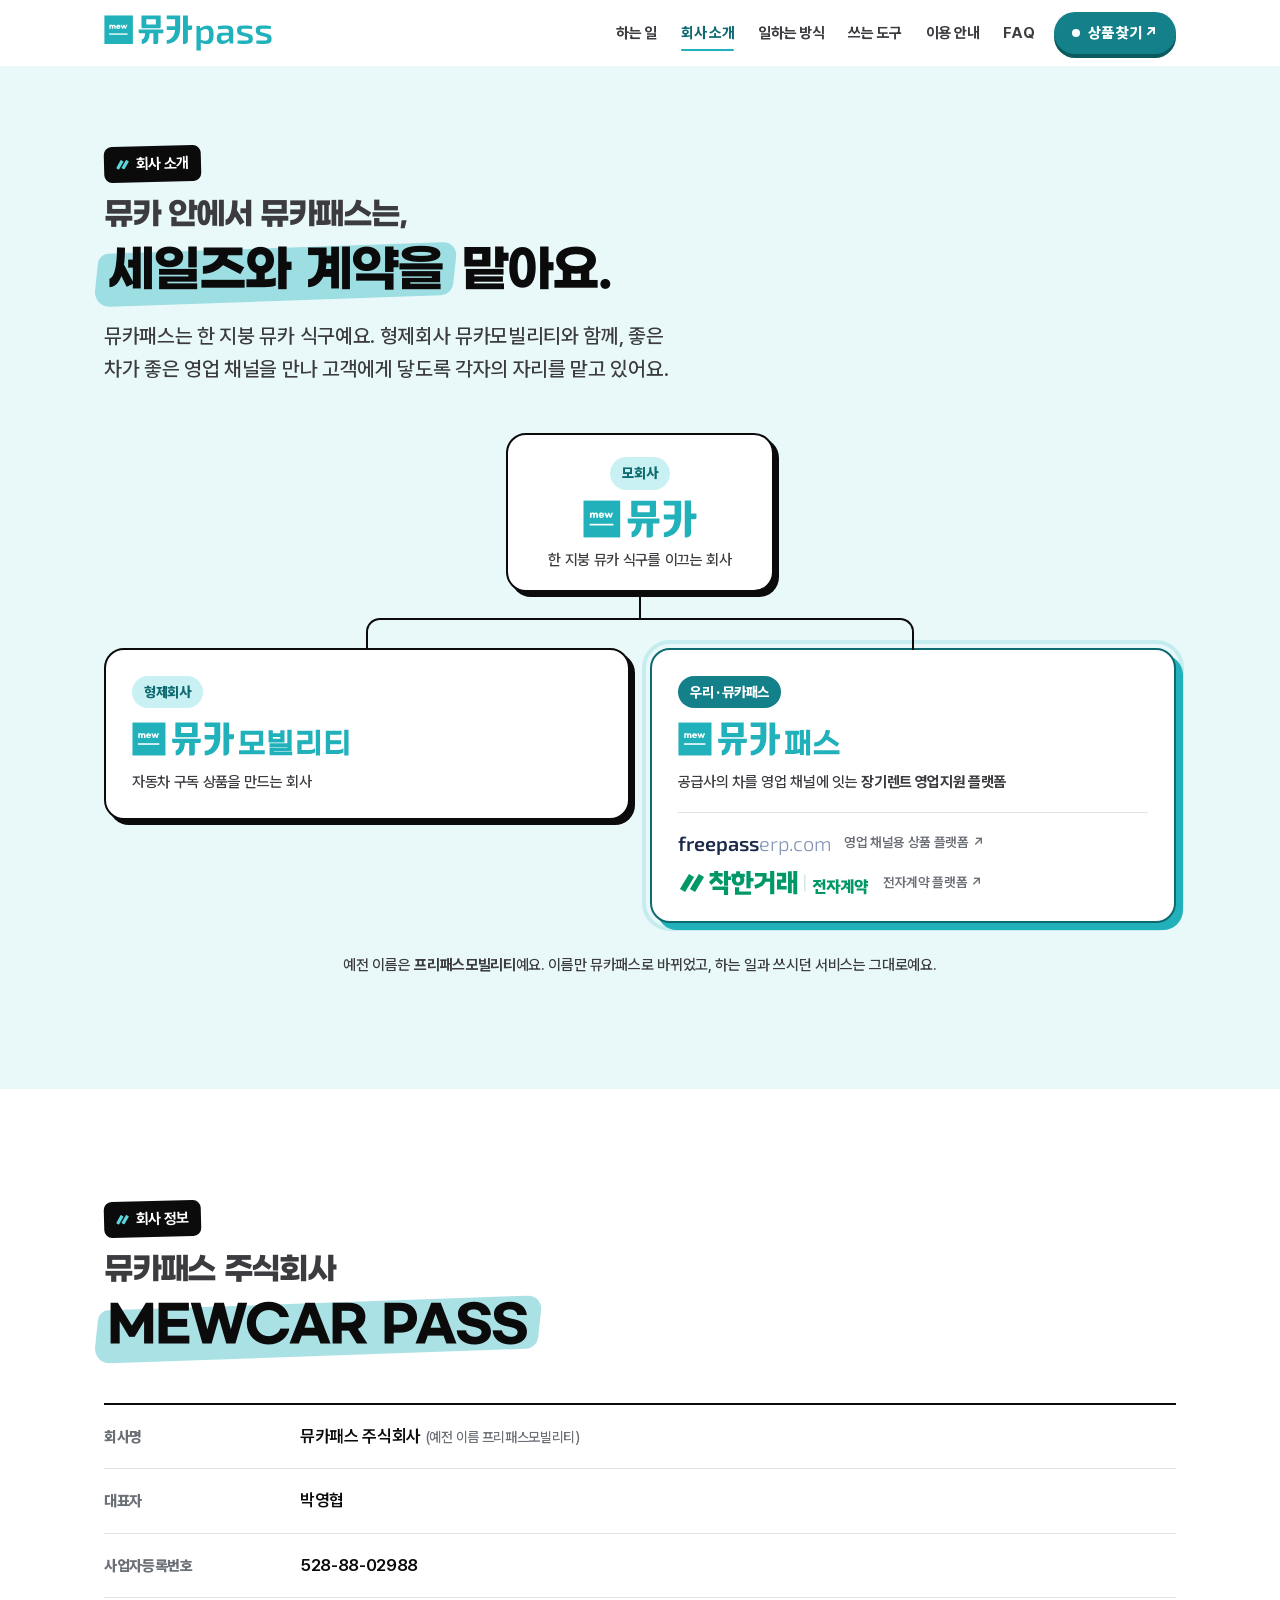
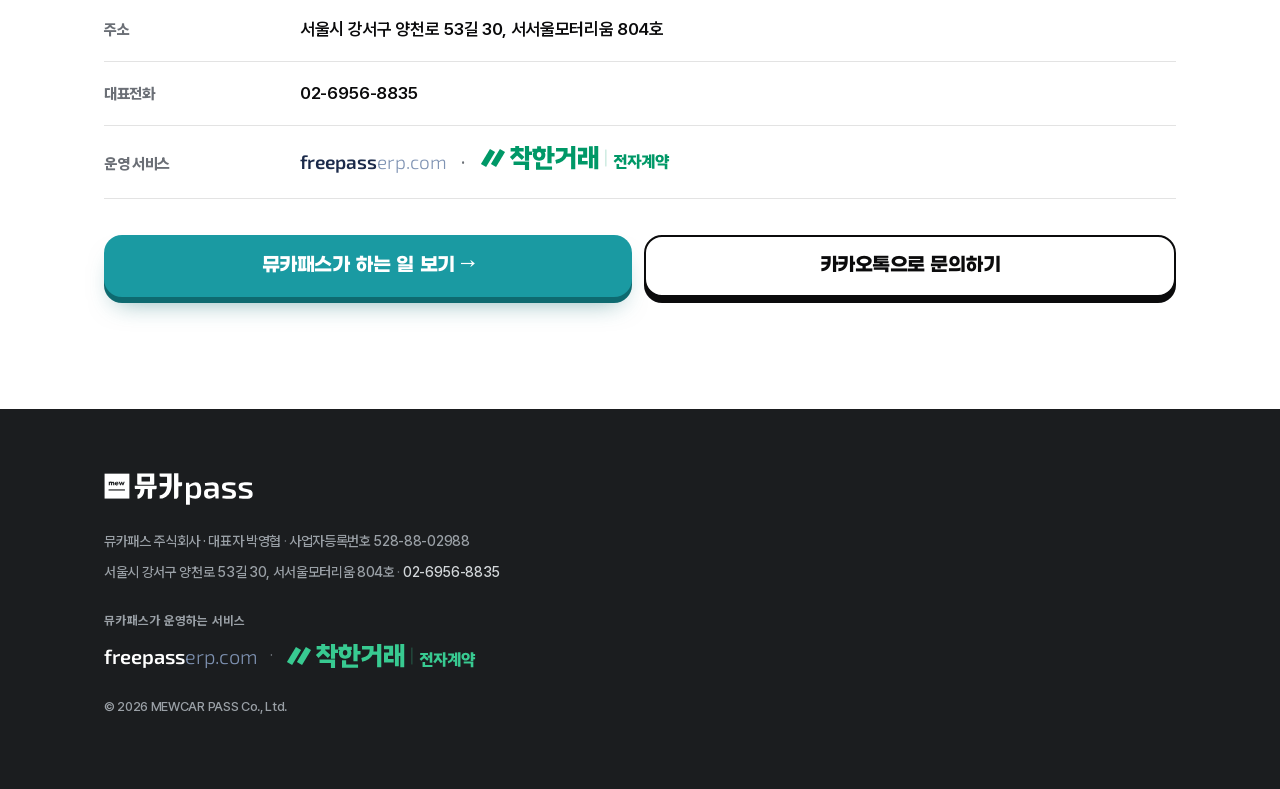
==== commit dfafe506: "홈페이지: 로고 영문 글꼴(Exo 2)도 자체 보관 — 외부 글꼴 연결 0 freepasserp.com 글자만 담은 3KB woff2. 구글 글꼴 CSS·연결 제거. 로컬 Ligh" ====
--- a/about.html
+++ b/about.html
@@ -20,9 +20,6 @@
 <meta name="twitter:card" content="summary_large_image" />
 <link rel="preload" href="/assets/fonts/GmarketSansBold-sub.woff2" as="font" type="font/woff2" crossorigin />
 <link rel="preload" href="/assets/fonts/PretendardVariable-site.woff2" as="font" type="font/woff2" crossorigin />
-<link rel="preconnect" href="https://fonts.gstatic.com" crossorigin />
-<link rel="stylesheet" href="https://fonts.googleapis.com/css2?family=Exo+2:wght@300;600&display=swap" media="print" onload="this.media='all'" />
-<noscript><link rel="stylesheet" href="https://fonts.googleapis.com/css2?family=Exo+2:wght@300;600&display=swap" /></noscript>
 <link rel="stylesheet" href="css/style.css" />
 <link rel="manifest" href="/site.webmanifest" />
 <script type="speculationrules">{"prefetch":[{"source":"list","urls":["/","/about"],"eagerness":"moderate"}]}</script>
--- a/css/style.css
+++ b/css/style.css
@@ -1,5 +1,6 @@
 /* 뮤카패스 — 2026-11 개편. 착한거래 느낌(포스터 제목 · 형광펜 · 큰 버튼 하나)을 뮤카 청록(#21B1BA)으로. */
 @font-face{font-family:"Pretendard Variable";font-weight:300 800;font-display:swap;src:url(/assets/fonts/PretendardVariable-site.woff2) format("woff2")}
+@font-face{font-family:"Exo 2";font-weight:300 600;font-display:swap;src:url(/assets/fonts/Exo2-logo.woff2) format("woff2")}
 @font-face{font-family:"Poster";font-weight:700;font-display:swap;src:url(/assets/fonts/GmarketSansBold-sub.woff2) format("woff2"),url(https://cdn.jsdelivr.net/gh/projectnoonnu/noonfonts_2001@1.1/GmarketSansBold.woff) format("woff")}
 :root{
   --teal:#21B1BA;--teal-deep:#178a92;--teal-ink:#0e6a70;--mint:#c9f1f3;--mint-2:#e9f9fa;
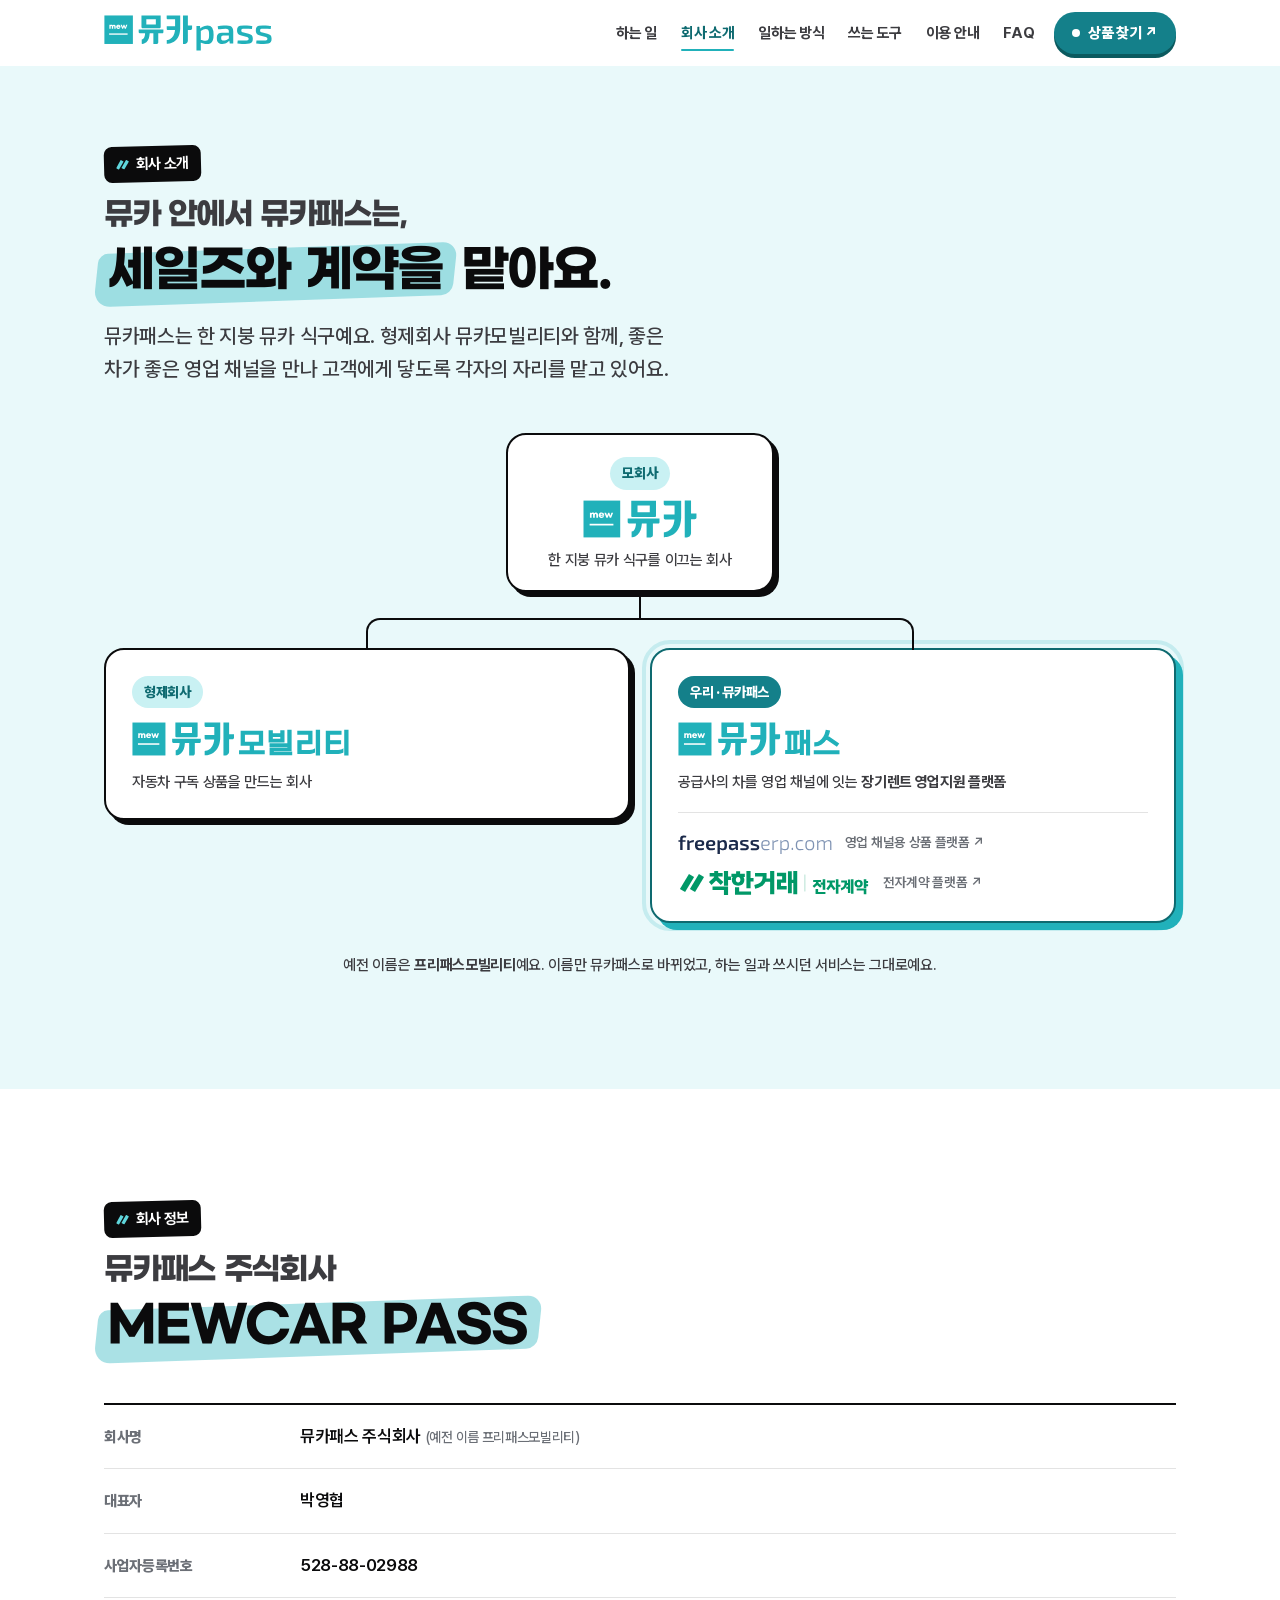
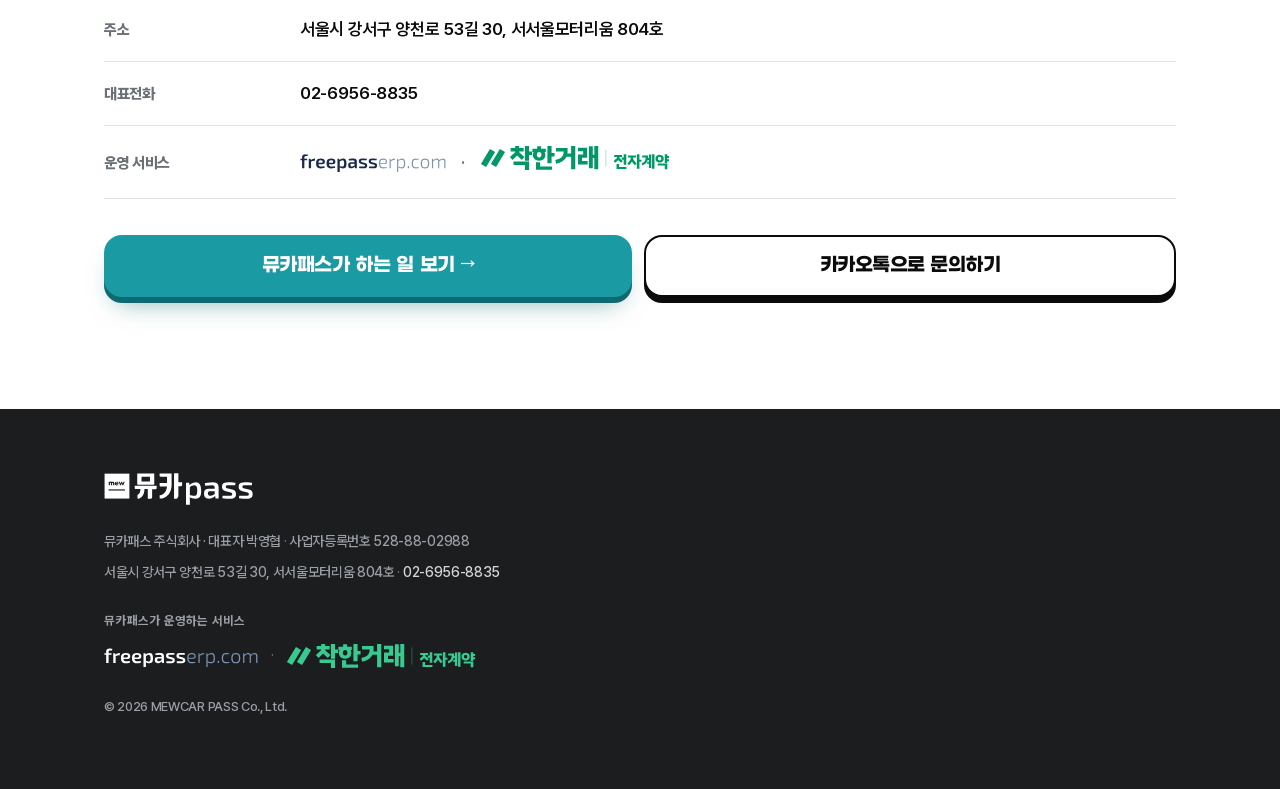
==== commit 1b2716b8: "홈페이지: 점수 100 다듬기 — 로고 그림화(접근성), 스크립트 첫 그리기 뒤로, 화면 밖 그림 지연, 본문 글꼴 62KB - freepasserp 로고 글자 → SVG 그림(t" ====
--- a/about.html
+++ b/about.html
@@ -70,7 +70,7 @@
             <img src="assets/brand/mewcar-pass-ko-trim.svg" alt="뮤카패스" width="530" height="112" class="fam-logo">
             <p>공급사의 차를 영업 채널에 잇는 <b>장기렌트 영업지원 플랫폼</b></p>
             <ul class="fam-svc">
-              <li><a href="https://freepasserp.com/" target="_blank" rel="noopener"><span class="bi-fpe" aria-label="freepasserp.com"><b>freepass</b><span>erp.com</span></span><small>영업 채널용 상품 플랫폼 ↗</small></a></li>
+              <li><a href="https://freepasserp.com/" target="_blank" rel="noopener"><span class="bi-fpe"><img src="assets/brand/freepasserp-bi.svg" alt="freepasserp.com" width="7740" height="1200"></span><small>영업 채널용 상품 플랫폼 ↗</small></a></li>
               <li><a href="https://sign.freepasserp.com/" target="_blank" rel="noopener"><span class="chakhan-ec"><img src="assets/brand/chakhan-ci-econtract-on-light.svg" alt="착한거래 전자계약" width="152" height="22"></span><small>전자계약 플랫폼 ↗</small></a></li>
             </ul>
           </div>
@@ -90,7 +90,7 @@
         <div><dt>사업자등록번호</dt><dd>528-88-02988</dd></div>
         <div><dt>주소</dt><dd>서울시 강서구 양천로 53길 30, 서서울모터리움 804호</dd></div>
         <div><dt>대표전화</dt><dd><a href="tel:02-6956-8835">02-6956-8835</a></dd></div>
-        <div><dt>운영 서비스</dt><dd class="svc"><a href="https://freepasserp.com/" target="_blank" rel="noopener"><span class="bi-fpe" aria-label="freepasserp.com"><b>freepass</b><span>erp.com</span></span></a><span class="foot-dot" aria-hidden="true">·</span><a href="https://sign.freepasserp.com/" target="_blank" rel="noopener"><span class="chakhan-ec"><img src="assets/brand/chakhan-ci-econtract-on-light.svg" alt="착한거래 전자계약" width="152" height="22"></span></a></dd></div>
+        <div><dt>운영 서비스</dt><dd class="svc"><a href="https://freepasserp.com/" target="_blank" rel="noopener"><span class="bi-fpe"><img src="assets/brand/freepasserp-bi.svg" alt="freepasserp.com" width="7740" height="1200"></span></a><span class="foot-dot" aria-hidden="true">·</span><a href="https://sign.freepasserp.com/" target="_blank" rel="noopener"><span class="chakhan-ec"><img loading="lazy" decoding="async" src="assets/brand/chakhan-ci-econtract-on-light.svg" alt="착한거래 전자계약" width="152" height="22"></span></a></dd></div>
       </dl>
       <div class="about-acts">
         <a class="cta" href="/#what">뮤카패스가 하는 일 보기 →</a>
@@ -102,9 +102,9 @@
 
 <footer class="foot">
   <div class="wrap">
-    <img class="foot-logo" src="assets/brand/mewcar-pass-en-white-trim.svg" alt="뮤카pass" width="637" height="136" />
+    <img loading="lazy" decoding="async" class="foot-logo" src="assets/brand/mewcar-pass-en-white-trim.svg" alt="뮤카pass" width="637" height="136" />
     <p class="foot-info"><span class="fi">뮤카패스 주식회사 · 대표자 박영협</span><span class="fi">사업자등록번호 528-88-02988</span><br class="fbr"><span class="fi"><span class="nw">서울시 강서구 양천로 53길 30,</span> <span class="nw">서서울모터리움 804호</span></span><span class="fi"><a href="tel:02-6956-8835">02-6956-8835</a></span></p>
-    <p class="foot-links"><span class="foot-svc">뮤카패스가 운영하는 서비스</span><a href="https://freepasserp.com/" target="_blank" rel="noopener"><span class="bi-fpe bi-fpe--dark" aria-label="freepasserp.com"><b>freepass</b><span>erp.com</span></span></a><span class="foot-dot" aria-hidden="true">·</span><a href="https://sign.freepasserp.com/" target="_blank" rel="noopener" class="chakhan-ec chakhan-ec--dark"><img class="foot-ci" src="assets/brand/chakhan-ci-econtract-on-dark.svg" alt="착한거래 전자계약" width="152" height="22"></a></p>
+    <p class="foot-links"><span class="foot-svc">뮤카패스가 운영하는 서비스</span><a href="https://freepasserp.com/" target="_blank" rel="noopener"><span class="bi-fpe bi-fpe--dark"><img src="assets/brand/freepasserp-bi-dark.svg" alt="freepasserp.com" width="7740" height="1200" loading="lazy" decoding="async"></span></a><span class="foot-dot" aria-hidden="true">·</span><a href="https://sign.freepasserp.com/" target="_blank" rel="noopener" class="chakhan-ec chakhan-ec--dark"><img loading="lazy" decoding="async" class="foot-ci" src="assets/brand/chakhan-ci-econtract-on-dark.svg" alt="착한거래 전자계약" width="152" height="22"></a></p>
     <p class="copyright">© 2026 MEWCAR PASS Co., Ltd.</p>
   </div>
 </footer>
--- a/css/style.css
+++ b/css/style.css
@@ -1,6 +1,5 @@
 /* 뮤카패스 — 2026-11 개편. 착한거래 느낌(포스터 제목 · 형광펜 · 큰 버튼 하나)을 뮤카 청록(#21B1BA)으로. */
-@font-face{font-family:"Pretendard Variable";font-weight:300 800;font-display:swap;src:url(/assets/fonts/PretendardVariable-site.woff2) format("woff2")}
-@font-face{font-family:"Exo 2";font-weight:300 600;font-display:swap;src:url(/assets/fonts/Exo2-logo.woff2) format("woff2")}
+@font-face{font-family:"Pretendard Variable";font-weight:500 800;font-display:swap;src:url(/assets/fonts/PretendardVariable-site.woff2) format("woff2")}
 @font-face{font-family:"Poster";font-weight:700;font-display:swap;src:url(/assets/fonts/GmarketSansBold-sub.woff2) format("woff2"),url(https://cdn.jsdelivr.net/gh/projectnoonnu/noonfonts_2001@1.1/GmarketSansBold.woff) format("woff")}
 :root{
   --teal:#21B1BA;--teal-deep:#178a92;--teal-ink:#0e6a70;--mint:#c9f1f3;--mint-2:#e9f9fa;
@@ -672,3 +671,8 @@
 @view-transition{navigation:auto}
 @media (prefers-reduced-motion:reduce){@view-transition{navigation:none}}
 @media (max-width:860px){.hero-acts .cta{font-size:19px}}
+
+
+/* 100점 다듬기(11-19): freepasserp 로고는 그림(SVG)으로 — 글자 크기에 맞춰 같은 자리에 선다. FAQ 의 한글 읽기형은 글자라 명암 4.5:1 */
+.bi-fpe img{display:inline-block;height:1.2em;width:auto;max-width:none;vertical-align:-.201em}
+.faq .bi-fpe>span{color:#5f7396}
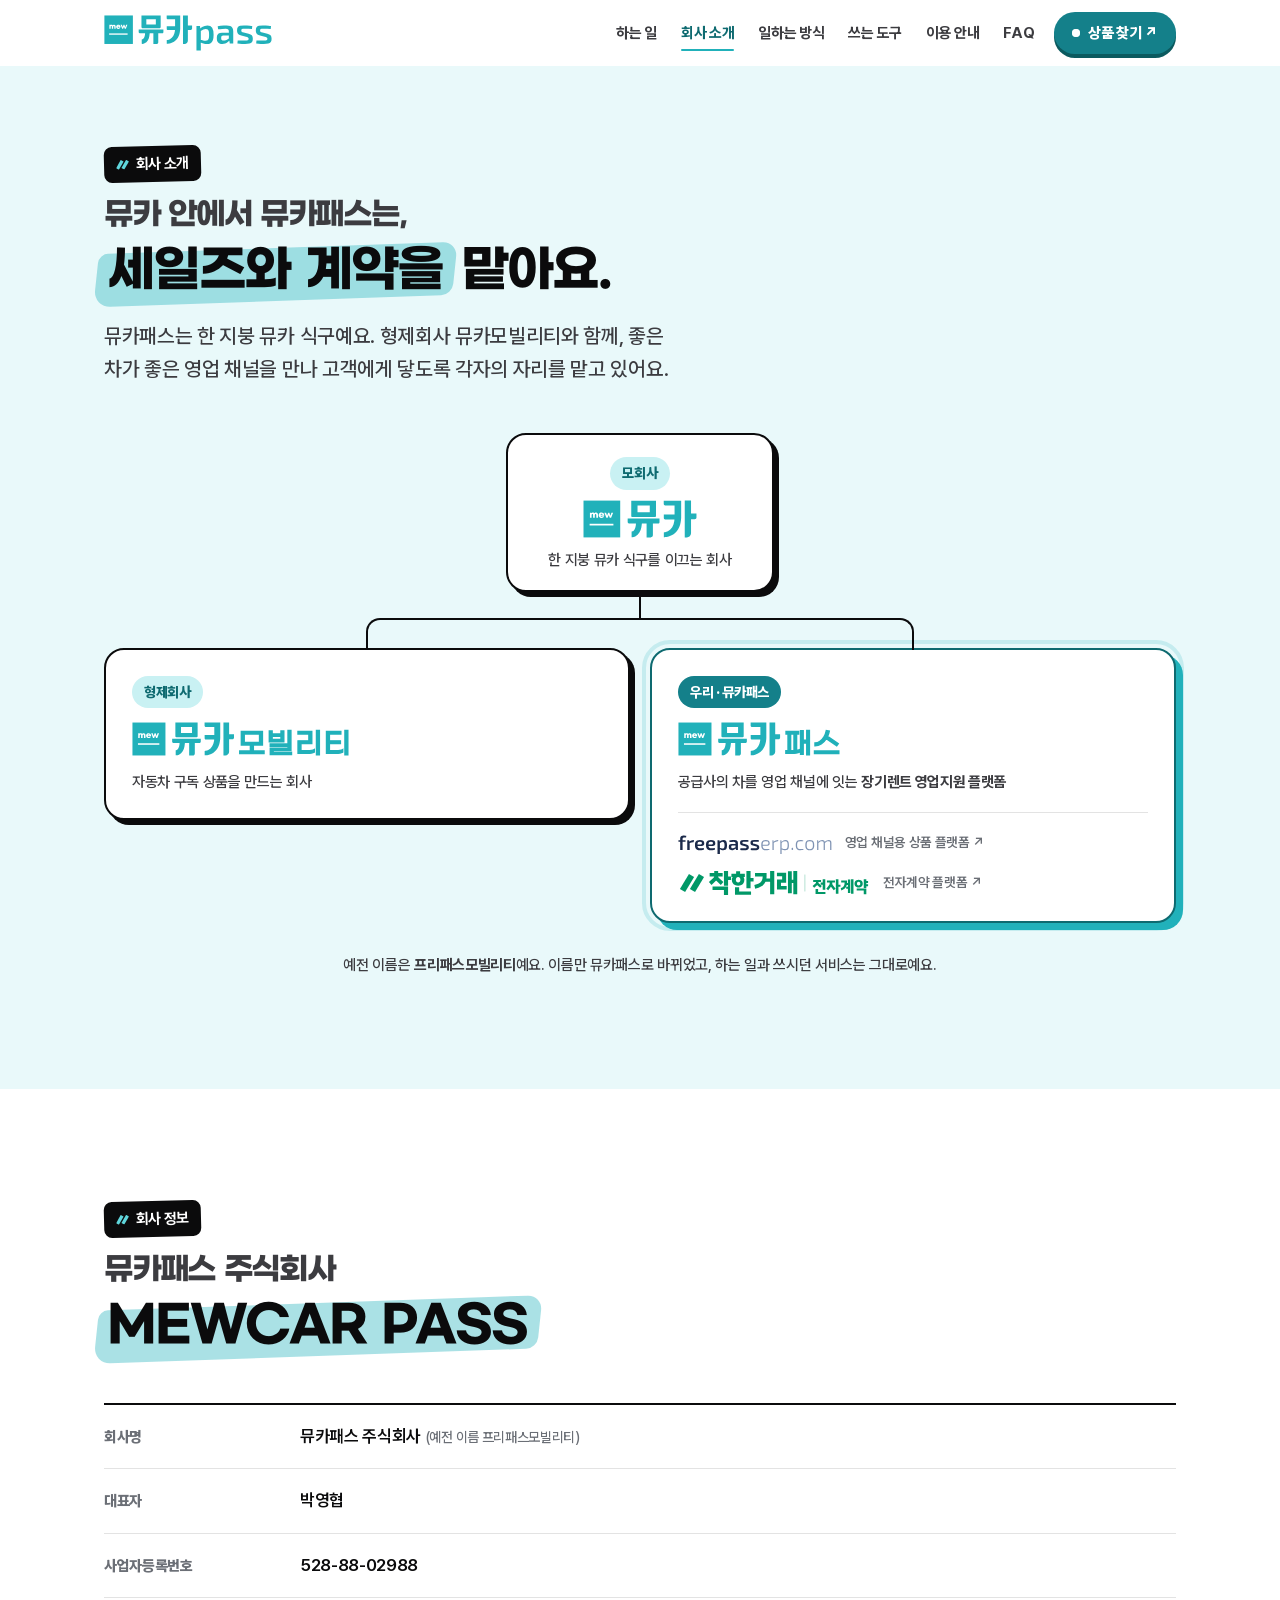
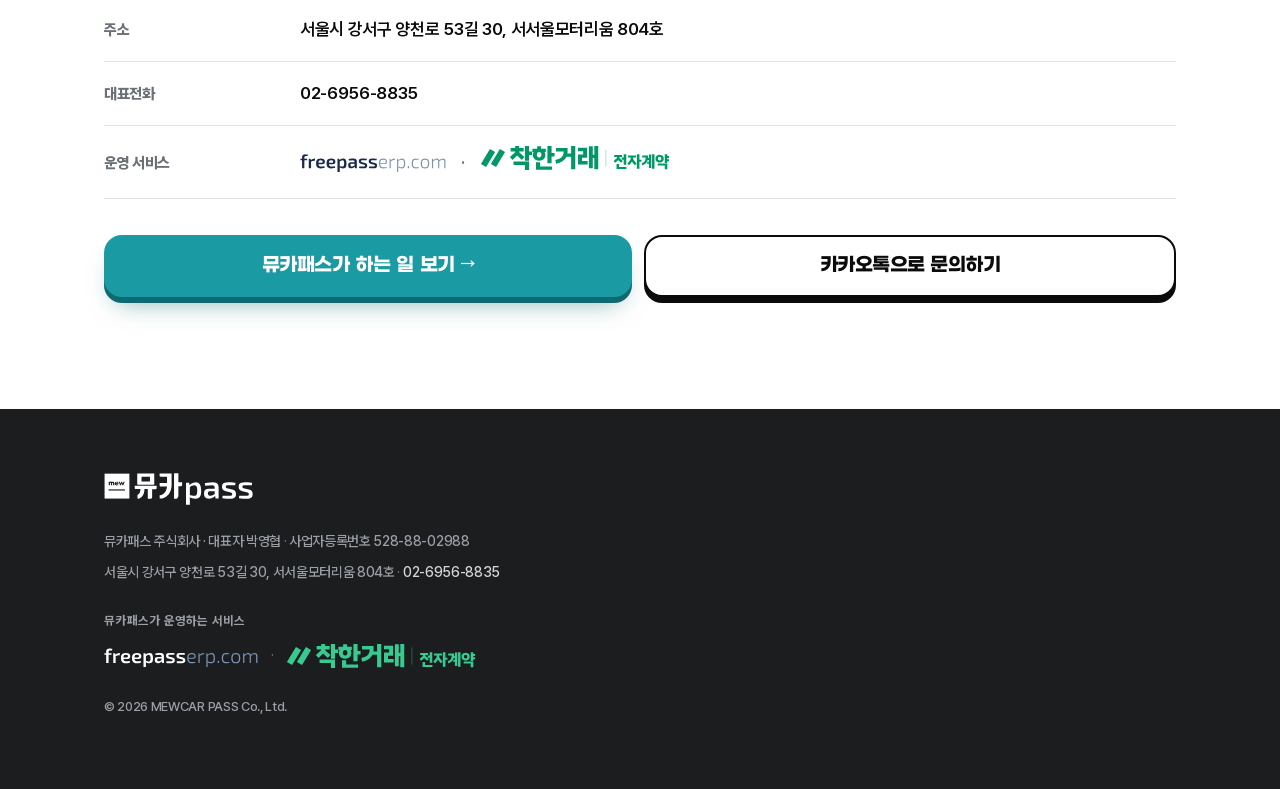
==== commit d88a07cf: "홈페이지: 계속 도는 효과를 그래픽 칩 방식으로 — 휴대폰 첫 로딩의 다시 그리기 530→150ms ERP 버튼 반짝임·점 맥박·연결선 흐름이 그림자·배경 위치를 움직여 매 장면을" ====
--- a/about.html
+++ b/about.html
@@ -41,7 +41,7 @@
       <a class="top-kakao js-kakao" href="https://pf.kakao.com/_NQqcn/chat" target="_blank" rel="noopener">카카오톡으로 문의하기</a>
     </nav>
     <div class="top-acts">
-      <a class="top-erp" href="https://freepasserp.com/" target="_blank" rel="noopener"><span class="top-erp-dot" aria-hidden="true"></span>상품 찾기 ↗</a>
+      <a class="top-erp" href="https://freepasserp.com/" target="_blank" rel="noopener"><span class="top-erp-fx" aria-hidden="true"></span><span class="top-erp-dot" aria-hidden="true"></span>상품 찾기 ↗</a>
       <button class="burger" id="burger" type="button" aria-expanded="false" aria-controls="top-nav" aria-label="메뉴 열기"><span></span><span></span><span></span></button>
     </div>
   </div>
--- a/css/style.css
+++ b/css/style.css
@@ -1,6 +1,6 @@
 /* 뮤카패스 — 2026-11 개편. 착한거래 느낌(포스터 제목 · 형광펜 · 큰 버튼 하나)을 뮤카 청록(#21B1BA)으로. */
 @font-face{font-family:"Pretendard Variable";font-weight:500 800;font-display:swap;src:url(/assets/fonts/PretendardVariable-site.woff2) format("woff2")}
-@font-face{font-family:"Poster";font-weight:700;font-display:swap;src:url(/assets/fonts/GmarketSansBold-sub.woff2) format("woff2"),url(https://cdn.jsdelivr.net/gh/projectnoonnu/noonfonts_2001@1.1/GmarketSansBold.woff) format("woff")}
+@font-face{font-family:"Poster";font-weight:700;font-display:swap;src:url(/assets/fonts/GmarketSansBold-sub.woff2) format("woff2")}
 :root{
   --teal:#21B1BA;--teal-deep:#178a92;--teal-ink:#0e6a70;--mint:#c9f1f3;--mint-2:#e9f9fa;
   --ink:#0b0b0c;--ink-2:#3c3c40;--sub:#6b6f76;--line:#e3e3e3;--card-dark:#1b1d1f;--bg:#fff;--bg-2:#f6f7f7;
@@ -676,3 +676,23 @@
 /* 100점 다듬기(11-19): freepasserp 로고는 그림(SVG)으로 — 글자 크기에 맞춰 같은 자리에 선다. FAQ 의 한글 읽기형은 글자라 명암 4.5:1 */
 .bi-fpe img{display:inline-block;height:1.2em;width:auto;max-width:none;vertical-align:-.201em}
 .faq .bi-fpe>span{color:#5f7396}
+
+/* 계속 도는 효과는 그래픽 칩만 쓰게(11-19): 그림자·배경 위치를 움직이면 매 장면을 다시 그려 휴대폰 첫 로딩이 막혔다.
+   같은 모양을 겹 하나에 그려 두고 투명도·이동(transform)만 움직인다. */
+.top-erp-dot{position:relative;box-shadow:none;animation:none}
+.top-erp-dot::before{content:"";position:absolute;inset:0;border-radius:50%;background:rgba(255,255,255,.75);animation:erpRing 1.8s infinite}
+@keyframes erpRing{0%{transform:scale(1);opacity:1}70%,100%{transform:scale(2.75);opacity:0}}
+.top-erp{overflow:visible;animation:none}
+.top-erp::after{content:none}
+.top-erp::before{content:"";position:absolute;inset:0;z-index:-2;border-radius:inherit;box-shadow:0 0 22px 5px rgba(33,177,186,.6);opacity:0;animation:erpGlow2 2.2s ease-in-out infinite}
+@keyframes erpGlow2{0%,100%{opacity:0}50%{opacity:1}}
+.top-erp-fx{position:absolute;inset:0;z-index:-1;border-radius:inherit;overflow:hidden;pointer-events:none}
+.top-erp-fx::after{content:"";position:absolute;inset:0;background:linear-gradient(105deg,transparent 30%,rgba(255,255,255,.6) 50%,transparent 70%);transform:translateX(-130%);animation:erpShine 2.2s ease-in-out infinite}
+.top-erp:hover::before,.top-erp:active::before{animation:none;opacity:0}
+.wire{position:relative;overflow:hidden;background:none;animation:none}
+.wire::before{content:"";position:absolute;top:0;bottom:0;left:-28px;right:0;background:repeating-linear-gradient(90deg,var(--teal) 0 8px,transparent 8px 14px);background-size:28px 4px;animation:wireRun2 .9s linear infinite}
+@keyframes wireRun2{to{transform:translateX(28px)}}
+.wire-word{clip-path:inset(-60% 0)}
+.wire-word::after{left:-.5em;animation:wireWord2 .9s linear infinite}
+@keyframes wireWord2{to{transform:translateX(.5em)}}
+@media (prefers-reduced-motion:reduce){*::before,*::after{animation:none!important}}
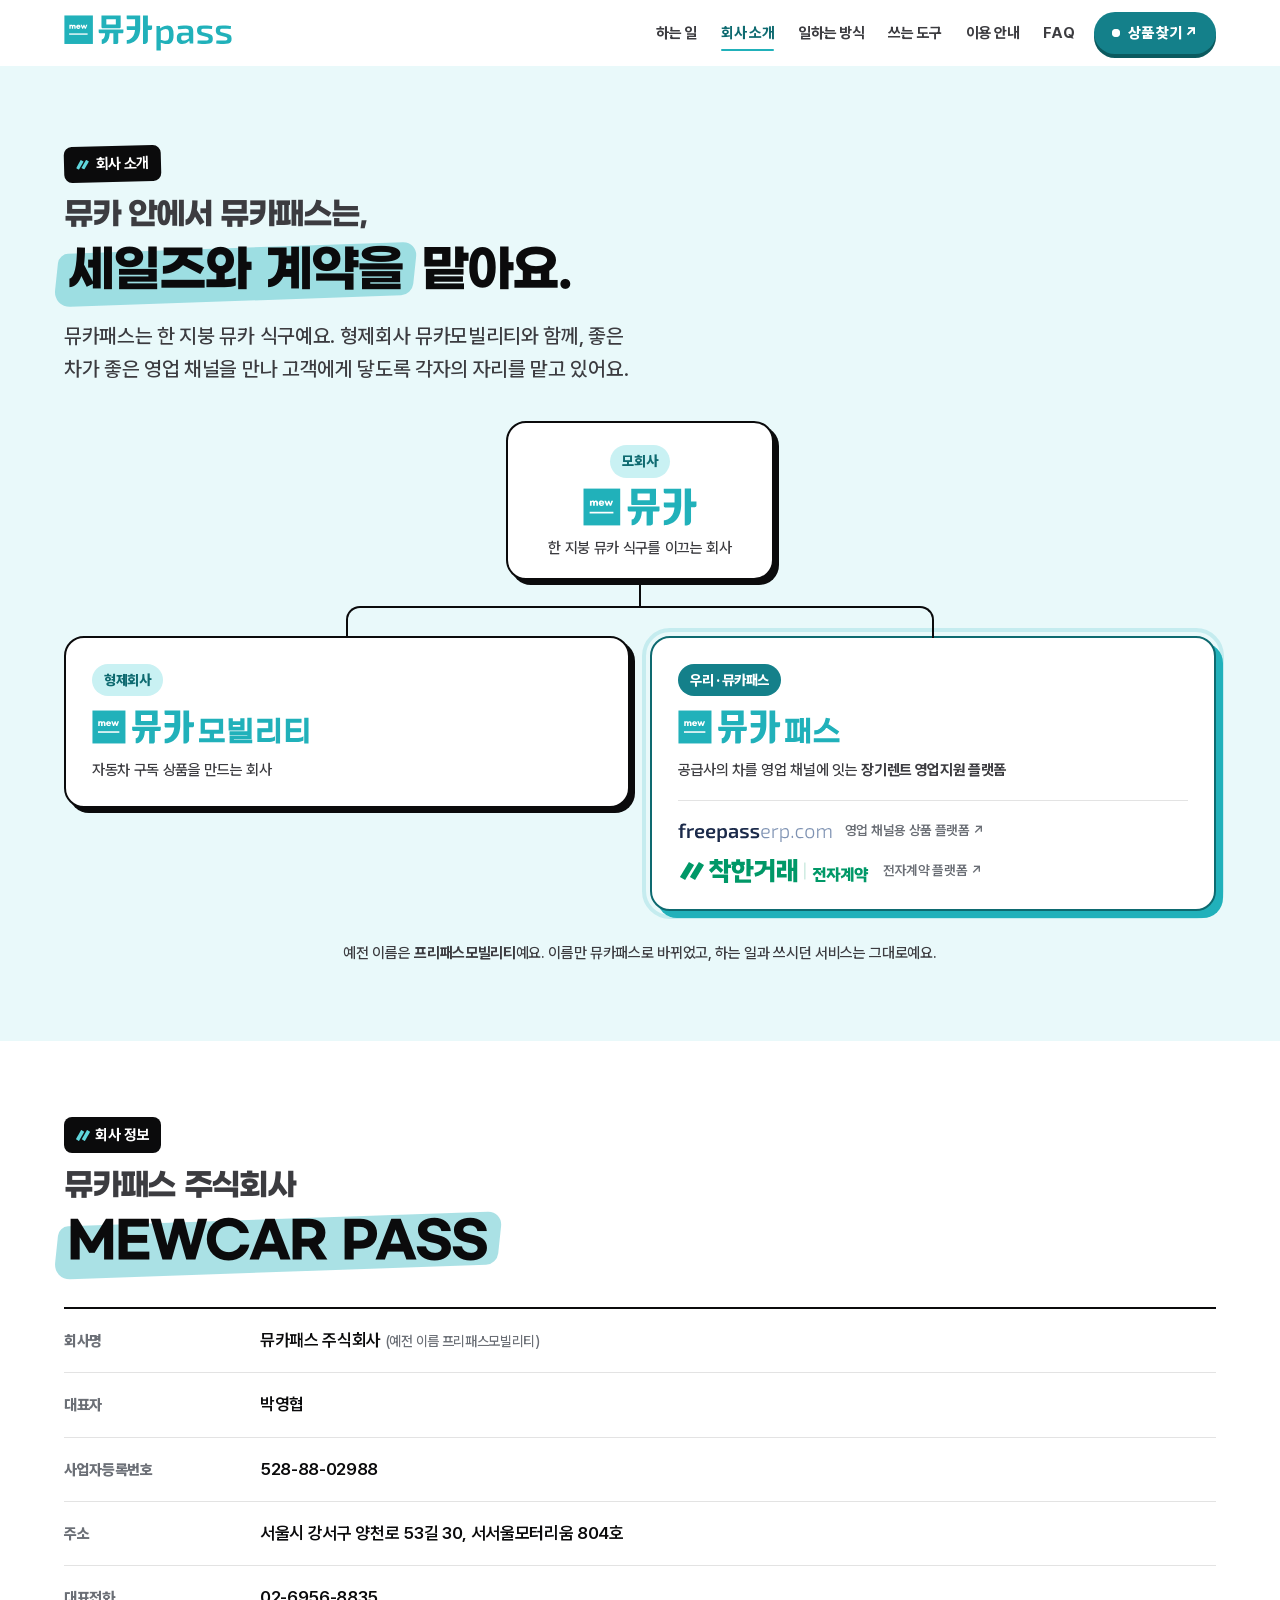
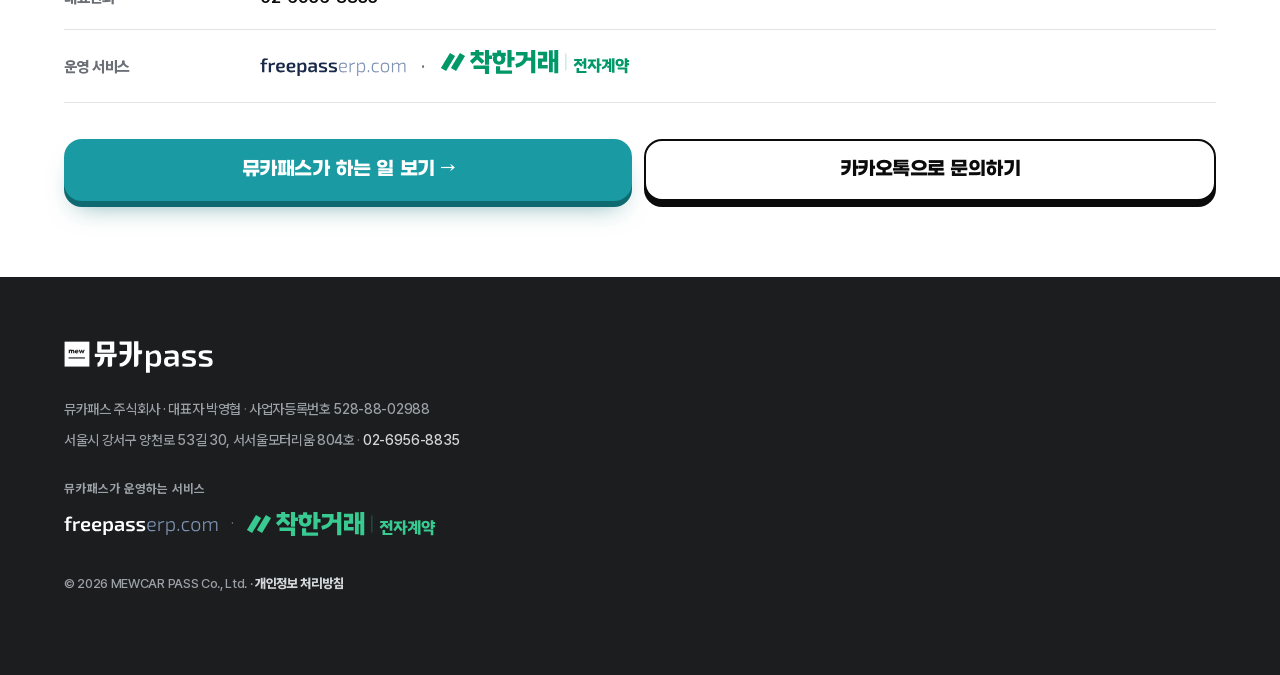
==== commit e9751c9f: "홈페이지: 개인정보 처리방침 페이지(/privacy) + 바닥 링크, 검색 노출 정비(sitemap·IndexNow 키), 카카오 미리보기 이미지 버전 - /privacy: 홈페이" ====
--- a/about.html
+++ b/about.html
@@ -13,7 +13,7 @@
 <meta property="og:title" content="회사 소개 — 뮤카패스" />
 <meta property="og:description" content="한 지붕 뮤카 식구, 뮤카패스 — 장기렌트 영업지원 플랫폼. freepasserp.com · 착한거래 전자계약." />
 <meta property="og:url" content="https://freepassmobility.com/about" />
-<meta property="og:image" content="https://freepassmobility.com/assets/og.png" />
+<meta property="og:image" content="https://freepassmobility.com/assets/og.png?v=20261120" />
 <meta property="og:image:width" content="1200" />
 <meta property="og:image:height" content="630" />
 <meta property="og:locale" content="ko_KR" />
@@ -105,7 +105,7 @@
     <img loading="lazy" decoding="async" class="foot-logo" src="assets/brand/mewcar-pass-en-white-trim.svg" alt="뮤카pass" width="637" height="136" />
     <p class="foot-info"><span class="fi">뮤카패스 주식회사 · 대표자 박영협</span><span class="fi">사업자등록번호 528-88-02988</span><br class="fbr"><span class="fi"><span class="nw">서울시 강서구 양천로 53길 30,</span> <span class="nw">서서울모터리움 804호</span></span><span class="fi"><a href="tel:02-6956-8835">02-6956-8835</a></span></p>
     <p class="foot-links"><span class="foot-svc">뮤카패스가 운영하는 서비스</span><a href="https://freepasserp.com/" target="_blank" rel="noopener"><span class="bi-fpe bi-fpe--dark"><img src="assets/brand/freepasserp-bi-dark.svg" alt="freepasserp.com" width="7740" height="1200" loading="lazy" decoding="async"></span></a><span class="foot-dot" aria-hidden="true">·</span><a href="https://sign.freepasserp.com/" target="_blank" rel="noopener" class="chakhan-ec chakhan-ec--dark"><img loading="lazy" decoding="async" class="foot-ci" src="assets/brand/chakhan-ci-econtract-on-dark.svg" alt="착한거래 전자계약" width="152" height="22"></a></p>
-    <p class="copyright">© 2026 MEWCAR PASS Co., Ltd.</p>
+    <p class="copyright">© 2026 MEWCAR PASS Co., Ltd. · <a class="foot-privacy" href="/privacy">개인정보 처리방침</a></p>
   </div>
 </footer>
 
--- a/css/style.css
+++ b/css/style.css
@@ -104,16 +104,8 @@
 .board-col{display:flex;flex-direction:column;gap:10px}
 .board-tag{font-family:var(--poster);font-size:17px;color:var(--ink);text-align:center;margin-bottom:2px}
 .board-tag small{display:block;font-family:"Pretendard Variable",Pretendard,sans-serif;font-size:12px;font-weight:600;color:var(--sub);margin-top:2px;letter-spacing:0}
-.chip{border:2px solid var(--ink);border-radius:12px;padding:10px 6px;text-align:center;font-size:14px;font-weight:800;background:#fff;box-shadow:3px 3px 0 var(--ink);white-space:nowrap}
-.board-col--sales .chip{background:var(--teal);color:#fff;border-color:var(--teal-ink);box-shadow:3px 3px 0 var(--teal-ink)}
 .wire{height:4px;border-radius:2px;background:repeating-linear-gradient(90deg,var(--teal) 0 8px,transparent 8px 14px);background-size:28px 4px;animation:wireRun .9s linear infinite}
 @keyframes wireRun{to{background-position:28px 0}}
-.board-hub{display:flex;flex-direction:column;align-items:center;justify-content:center;gap:6px;width:142px;height:142px;border-radius:50%;background:var(--teal);border:3px solid var(--ink);box-shadow:5px 5px 0 var(--ink),0 0 0 12px rgba(33,177,186,.16)}
-.board-hub img{width:112px;height:auto}
-.board-hub small{font-size:11px;font-weight:800;color:#fff;opacity:.9;letter-spacing:.02em}
-.board-steps{grid-column:1/-1;display:flex;justify-content:center;gap:6px;list-style:none;margin:22px 0 0;padding:0;counter-reset:st}
-.board-steps li{counter-increment:st;display:flex;align-items:center;gap:6px;background:var(--ink);color:#fff;border-radius:999px;padding:7px 12px 7px 7px;font-size:13px;font-weight:700}
-.board-steps li::before{content:counter(st);display:grid;place-items:center;width:20px;height:20px;border-radius:50%;background:var(--teal);font-size:11.5px;font-weight:800}
 
 .bubble{position:absolute;top:0;right:8%;z-index:2;margin:0;background:#fff;border:2px solid var(--ink);border-radius:18px;padding:12px 18px;font-family:var(--poster);font-size:19px;box-shadow:4px 4px 0 var(--ink);transform:rotate(-2deg)}
 .bubble small{display:block;font-family:"Pretendard Variable",Pretendard,sans-serif;font-size:13px;font-weight:500;color:var(--sub)}
@@ -224,11 +216,7 @@
   .hero-art{padding-top:78px}
   .bubble{right:auto;left:8px;font-size:17px}
   .board{grid-template-columns:1fr 14px auto 14px 1fr;padding:24px 12px 18px;box-shadow:6px 6px 0 var(--ink)}
-  .board-hub{width:96px;height:96px;box-shadow:4px 4px 0 var(--ink),0 0 0 8px rgba(33,177,186,.16)}.board-hub img{width:76px}.board-hub small{font-size:9px}
   .board-tag{font-size:15px}.board-tag small{font-size:10.5px}
-  .chip{font-size:12px;padding:8px 2px;box-shadow:2px 2px 0 var(--ink)}
-  .board-col--sales .chip{box-shadow:2px 2px 0 var(--teal-ink)}
-  .board-steps{gap:4px;margin-top:18px}.board-steps li{font-size:11.5px;padding:5px 9px 5px 5px;gap:4px}.board-steps li::before{width:17px;height:17px;font-size:10px}
   .assurance{font-size:16px}
   .start-grid{grid-template-columns:1fr}
   .start-answer{position:static;padding:26px 20px}
@@ -386,9 +374,12 @@
 /* 바닥 링크 */
 .foot a{transition:color .15s}
 /* 스크롤하면 카드가 살짝 떠오른다 — 스크립트가 있을 때만(없으면 그냥 보임) */
-.js .rv{opacity:0;transform:translateY(14px);transition:opacity .5s cubic-bezier(.2,.8,.2,1),transform .5s cubic-bezier(.2,.8,.2,1);transition-delay:var(--d,0s)}
-.js .rv.in{opacity:1;transform:none}
-@media (prefers-reduced-motion:reduce){.js .rv{opacity:1;transform:none}}
+/* 스크롤하면 조각들이 «촤라락» 펼쳐진다 — 제목·카드·카드 속 항목까지 모두, 같은 줄은 파도처럼(--d). 호버 전환에 덮이지 않게 .rv.rv.rv(.tool:not(.tool--main) 과 같은 우선순위를 이긴다) */
+.rv{opacity:0;transform:translateY(34px) scale(.97)}
+.rv.rv.rv{transition:opacity .75s cubic-bezier(.25,.8,.3,1),transform 1s cubic-bezier(.22,.85,.28,1);transition-delay:var(--d,0s)}
+.rv.in{opacity:1;transform:none}
+@media (max-width:860px){.rv{transform:translateY(22px) scale(.98)}}
+@media (prefers-reduced-motion:reduce){.rv{opacity:1;transform:none}}
 .flow-steps li:not(:last-child)::after{top:33px}          /* → 를 번호 동그라미 한가운데 높이로 */
 .last h2.poster{margin-bottom:0}                          /* 마지막 제목↔안내 문장 70px → 22px */
 .last p{margin-top:22px}
@@ -443,10 +434,7 @@
 .foot .foot-links{row-gap:0}
 .about-strip{padding:0 0 100px}
 @media (max-width:860px){
-  .board-hub small{font-size:12px}
   .board-tag small{font-size:12px}
-  .board-steps li{font-size:12px}
-  .chip{font-size:12.5px}
   .top-nav .top-kakao{background:var(--teal);color:#fff}
   .about-strip{padding:0 0 76px}
 }
@@ -461,29 +449,18 @@
 .board-col:active{transform:translateY(1px)}
 .board-tag{font-size:19px}
 .board-tag small{font-size:12.5px}
-.chip{display:block;font-size:15px;padding:11px 6px}
-.board-hub{width:164px;height:164px}
-.board-hub img{width:128px}
-.board-hub small{font-size:12px}
-.board-steps{margin-top:24px}
-.board-steps li{font-size:14px;padding:8px 14px 8px 8px}
 .board-go{display:block;text-align:center;font-size:13px;font-weight:800;color:var(--teal-ink);margin-top:2px;transition:transform .16s}
 .board-col:hover .board-go{transform:translateX(3px)}
 @media (max-width:1180px) and (min-width:861px){
   .board{padding:62px 14px 20px;grid-template-columns:1fr 16px auto 16px 1fr}
-  .board-hub{width:132px;height:132px}.board-hub img{width:104px}
-  .chip{font-size:13.5px}
 }
 @media (max-width:860px){
   .hero-art{padding-top:40px}
   .board{padding:58px 12px 18px;grid-template-columns:1fr 12px auto 12px 1fr}
   .bubble{font-size:17px;padding:10px 18px 11px}
   .bubble small{font-size:12px}
-  .board-hub{width:100px;height:100px}.board-hub img{width:80px}.board-hub small{font-size:10.5px}
   .board-tag{font-size:16px}.board-tag small{font-size:12px}
-  .chip{font-size:12.5px;padding:9px 2px}
   .board-go{font-size:12px}
-  .board-steps li{font-size:12px;padding:5px 9px 5px 5px}
 }
 @media (min-width:861px){.hero-acts .cta{white-space:nowrap;padding:0 18px;font-size:clamp(17px,1.45vw,20px);flex:1 1 0}}
 .hero h1{font-size:clamp(34px,3.95vw,57px);line-height:1.18}
@@ -508,7 +485,6 @@
 .board-tag{font-size:21px;margin-bottom:6px}
 .board-tag i{font-style:normal;color:var(--teal);display:inline-block;transition:transform .16s}
 .board-col:hover .board-tag i{transform:translateX(4px)}
-.chip{font-size:16px;padding:13px 6px}
 .eyebrow{font-size:15px;padding:6px 12px}
 .sec-lead{font-size:clamp(18px,1.6vw,21px);font-weight:500}
 .what-card li{padding:16px 0 16px 32px}
@@ -540,7 +516,6 @@
 @media (max-width:860px){
   .bubble{font-size:18px;padding:11px 18px 12px}
   .board-tag{font-size:17px}
-  .chip{font-size:13.5px;padding:10px 2px}
   .flow-steps b{font-size:21px}
   .tool b{font-size:22px}
   .start-choices strong{font-size:20px}
@@ -623,8 +598,6 @@
 .top-erp:active{box-shadow:0 1px 0 #0b5a5f}
 @keyframes erpGlow{0%,100%{box-shadow:0 4px 0 #0b5a5f,0 0 0 0 rgba(33,177,186,0)}50%{box-shadow:0 4px 0 #0b5a5f,0 0 22px 5px rgba(33,177,186,.6)}}
 .what-who,.say,.fam-card--us .fam-role{background:var(--teal-small)}
-.board-col--sales .chip{background:var(--teal-small);border-color:var(--teal-btn-edge);box-shadow:3px 3px 0 var(--teal-btn-edge)}
-.board-hub{background:var(--teal-btn)}
 .stamp{background:var(--teal-small)}
 .dock{background:var(--teal-btn);box-shadow:0 5px 0 var(--teal-btn-edge),0 14px 28px -10px rgba(14,106,112,.7)}
 .dock:not(.show){visibility:hidden;transition:transform .25s,visibility 0s .25s}   /* 숨은 동안 Tab 으로 들어가지 않게 */
@@ -696,3 +669,331 @@
 .wire-word::after{left:-.5em;animation:wireWord2 .9s linear infinite}
 @keyframes wireWord2{to{transform:translateX(.5em)}}
 @media (prefers-reduced-motion:reduce){*::before,*::after{animation:none!important}}
+
+/* 화면 밖 구역은 글꼴이 올 때까지 배치를 건너뛴다(11-19) — main.js 가 글꼴 도착 뒤 한 구역씩 cv-open 으로 펼친다 */
+main>section:nth-child(n+3):not(.cv-open),.foot:not(.cv-open){content-visibility:auto;contain-intrinsic-size:auto 900px}
+
+/* 11-19 대표 지적: PC 도 휑하다 + 메뉴 착지가 어긋남 — 구역 여백 112→76, 제목→내용 48→36, 본문 폭 1120→1200. 메뉴를 누르면 제목(눈썹)이 헤더 바로 아래(약 92px)에 서게 착지 */
+@media (min-width:861px){:root{--sec:76px;--head:36px;--wrap:1200px}}
+#what,#flow,#tools,#start,#faq{scroll-margin-top:calc(20px - var(--sec))}
+@media (max-width:860px){#what,#flow,#tools,#start,#faq{scroll-margin-top:calc(4px - var(--sec))}}
+
+/* 드래그·글자 선택 막기(11-19 대표 지적): 누르는 것(메뉴·버튼·카드·칩·표시)과 그림은 끌리거나 파랗게 선택되지 않게 한다.
+   읽고 복사할 글(본문·제목·카톡 문구·주소·전화)은 그대로 선택된다. */
+img,svg,.stamp,.logo,.foot-logo{-webkit-user-drag:none;user-select:none;-webkit-touch-callout:none}
+a,button,summary{-webkit-user-drag:none}
+.top,.dock,.cta,button,summary,.src,.std,.eyebrow,.label,.n,.board,.board-tag,.bubble,.board-hub,.what-who,.fam-role,.ai-badge,.top-nav a,.foot-links a,
+a.family,a.about-link,a.board-col,.start-choices,.tool>span,.flow-steps em,.wire,.foot-ci,.family-ci,.fam-logo,.chakhan-ec{user-select:none;-webkit-user-select:none;-webkit-touch-callout:none}
+#start-msg{user-select:text;-webkit-user-select:text;-webkit-touch-callout:default}
+
+/* 일하는 방식(11-19 대표 지적: «깔끔하고 편하다»가 보여야 한다) — 단계마다 쉬움을 그림으로, 아래는 간편 띠 */
+.flow-steps li{display:flex;flex-direction:column}
+.flow-steps li>div{display:flex;flex-direction:column;flex:1}
+.viz{margin-top:auto;padding-top:16px;display:flex;align-items:center;gap:8px;flex-wrap:wrap}
+.viz i,.viz u,.viz b{font-style:normal;text-decoration:none}
+.viz .arr{font-weight:800;color:var(--teal-ink)}
+/* 1 — 제각각 → 정돈 */
+.raw{display:flex;gap:4px}
+.raw .r1{box-shadow:2px 2px 0 #a04a3c}.raw .r2{box-shadow:2px 2px 0 #a07a1c}.raw .r3{box-shadow:2px 2px 0 #4a5090}
+.raw i{font-size:11.5px;font-weight:800;color:var(--ink);background:#fff;border:2px solid var(--ink);border-radius:7px;padding:3px 7px}
+.tidy{display:flex;flex-direction:column;gap:4px;flex:1;min-width:64px;padding:7px 8px;border-radius:9px;background:var(--mint-2);border:2px solid var(--teal-ink)}
+.tidy s{display:block;height:5px;border-radius:3px;background:var(--teal)}
+/* 2 — 조건 → 비교 → 견적 */
+.viz--find{flex-direction:column;align-items:stretch;gap:6px}
+.q{display:flex;gap:4px;flex-wrap:wrap}
+.q i{font-size:11.5px;font-weight:800;color:var(--teal-ink);background:var(--mint);border-radius:999px;padding:3px 9px}
+.res{display:flex;justify-content:space-between;align-items:center;font-size:12px;font-weight:700;border:2px solid var(--ink);border-radius:9px;padding:5px 9px;background:#fff}
+.res u{color:var(--teal-ink);font-weight:800}
+.go{align-self:flex-end;font-size:12px;font-weight:800;color:#fff;background:var(--teal-small);border-radius:999px;padding:5px 12px}
+/* 3 — 서명 */
+.viz--sign{justify-content:space-between}
+.doc{display:flex;flex-direction:column;gap:5px;width:58px;padding:8px 8px 10px;border-radius:7px;background:#fff;border:2px solid var(--ink)}
+.doc s{display:block;height:4px;border-radius:2px;background:#cfd3d6}
+.doc .sg{height:7px;width:70%;margin-top:4px;background:none;border-bottom:2.5px solid var(--teal-ink);border-radius:0 0 50% 50%/0 0 100% 100%}
+.viz--sign u{font-size:12.5px;font-weight:800;color:#fff;background:var(--teal-small);border-radius:999px;padding:5px 11px}
+/* 4 — 월마감 → 청구·정산 */
+.month{font-size:12px;font-weight:800;color:#fff;background:var(--ink);border-radius:8px;padding:6px 9px}
+.out{display:flex;flex-direction:column;gap:4px;flex:1;min-width:92px}
+.out u{font-size:12px;font-weight:800;color:var(--teal-ink);background:var(--mint);border-radius:8px;padding:4px 8px}
+/* 간편 띠 */
+.ease{list-style:none;margin:20px 0 0;padding:0;display:grid;grid-template-columns:repeat(4,1fr);gap:12px}
+.ease li{font-size:14.5px;font-weight:600;color:var(--ink-2);background:#fff;border-radius:14px;padding:12px 14px 12px 38px;position:relative;line-height:1.35}
+.ease li::before{content:"✓";position:absolute;left:12px;top:50%;translate:0 -50%;width:20px;height:20px;border-radius:50%;background:var(--teal-small);color:#fff;font-size:12px;font-weight:800;display:grid;place-items:center}
+.ease b{display:block;color:var(--ink);font-size:15px}
+@media (max-width:860px){
+  .flow-steps li{flex-direction:row}
+  .flow-steps li>div{flex:1;min-width:0}
+  .viz{padding-top:12px}
+  .ease{grid-template-columns:1fr 1fr;gap:8px;margin-top:14px}
+  .ease li{font-size:13px;padding:10px 10px 10px 34px}.ease li::before{left:9px}
+}
+
+.flow-steps em{align-self:flex-start}
+.flow-steps .viz b{font-family:inherit;font-size:12px;font-weight:700;letter-spacing:0;margin:0;display:inline}
+.flow-steps .viz .arr{font-size:16px}
+.ease b{margin-bottom:1px}
+
+/* 히어로 그림 — «AI 분류 라인»(11-19 대표 지시): 공급사마다 모양·색이 다른 차가 들어오고, 가운데서 AI 셋(분류·규격·검수)이 일해,
+   같은 크기·같은 양식의 카드가 박자에 맞춰 «딱딱» 나간다. 6초 반복. 움직이는 것은 이동·크기·투명도뿐. */
+.sprite{position:absolute;width:0;height:0;overflow:hidden}
+.board{--cyc:6s;--reach:100px;--dy1:47px;--dy2:-25px;--dy3:-97px}
+.src,.std{position:relative;display:flex;flex-direction:column;justify-content:center;gap:2px;height:62px;padding:6px 10px;border:2px solid var(--ink);border-radius:12px;background:#fff;box-shadow:3px 3px 0 var(--ink)}
+.src b,.std b{font-size:12.5px;font-weight:800;line-height:1.2;white-space:nowrap}
+.src .line{display:flex;align-items:center;justify-content:center;gap:6px}
+.src .car{flex:none;width:44px;height:20px}
+.fmt{font-style:normal;font-size:10.5px;font-weight:800;line-height:15px;color:var(--ink);border:1.5px solid var(--ink);border-radius:5px;padding:0 5px}
+.src--a .fmt{border-color:#a04a3c}.src--b .fmt{border-color:#a07a1c}.src--c .fmt{border-color:#4a5090}
+.src--a .car,.src--a .tok{color:#a04a3c}
+.src--b .car,.src--b .tok{color:#a07a1c}
+.src--c .car,.src--c .tok{color:#4a5090}
+/* 출발하는 차 */
+.tok{position:absolute;right:-6px;top:calc(50% - 7px);width:32px;height:15px;opacity:0;pointer-events:none;animation:carGo var(--cyc) ease-in infinite backwards}
+.src--b .tok{animation-delay:.5s}.src--c .tok{animation-delay:1s}
+.src--a{--dy:var(--dy1)}.src--b{--dy:var(--dy2)}.src--c{--dy:var(--dy3)}
+@keyframes carGo{0%{opacity:0;translate:0 0;scale:1}3%{opacity:1}16%{opacity:1;translate:var(--reach) var(--dy);scale:.8}20%,100%{opacity:0;translate:var(--reach) var(--dy);scale:.5}}
+/* 영업 채널: 채널마다 색이 다른 머리띠, 받는 차·정보는 모두 같다 */
+.std{--ch:#14808a;padding:0;gap:0;justify-content:flex-start;align-items:stretch;border-color:var(--ch);box-shadow:3px 3px 0 var(--ch)}
+.std--1{--ch:#14808a}.std--2{--ch:#2d4f8a}.std--3{--ch:#6e4a7e}
+.std .hd{display:block;background:var(--ch);color:#fff;font-size:11.5px;line-height:1.25;padding:2px 9px 3px;border-radius:9px 9px 0 0}
+.std .body{flex:1;display:flex;align-items:center;gap:6px;padding:0 8px;animation:bodyIn var(--cyc) infinite backwards}
+.std .car{flex:none;width:36px;height:16px;color:#3d4a52}
+.spec{display:flex;flex-direction:column;min-width:0}
+.spec em{font-style:normal;font-size:11px;font-weight:700;line-height:1.3;white-space:nowrap}
+.spec em+em{color:var(--teal-ink)}
+.std .ack{position:absolute;right:-8px;top:-9px;width:19px;height:19px;border-radius:50%;background:var(--ch);border:2px solid var(--ink);color:#fff;font-style:normal;font-size:10px;font-weight:800;line-height:15px;text-align:center;animation:ackStamp var(--cyc) infinite backwards}
+.std{animation:cardPop var(--cyc) infinite backwards}
+.std:nth-child(2),.std:nth-child(2) .body,.std:nth-child(2) .ack{animation-delay:3.2s}
+.std:nth-child(3),.std:nth-child(3) .body,.std:nth-child(3) .ack{animation-delay:3.5s}
+.std:nth-child(4),.std:nth-child(4) .body,.std:nth-child(4) .ack{animation-delay:3.8s}
+@keyframes cardPop{0%{transform:scale(1.07)}6%,100%{transform:none}}
+@keyframes bodyIn{0%{opacity:0;translate:-6px 0}6%,86%{opacity:1;translate:0 0}92%,100%{opacity:0;translate:0 0}}
+@keyframes ackStamp{0%{opacity:0;scale:.3}5%{opacity:1;scale:1.3}9%,80%{opacity:1;scale:1}88%,100%{opacity:0;scale:1}}
+/* 나가는 정제 카드 */
+.std::after{content:"✓";position:absolute;left:-16px;top:calc(50% - 8px);width:16px;height:16px;border-radius:4px;background:var(--teal-btn);border:1.5px solid var(--ink);color:#fff;font-size:10px;font-weight:800;line-height:13px;text-align:center;opacity:0;pointer-events:none;animation:outGo var(--cyc) ease-out infinite backwards}
+.std:nth-child(2)::after{animation-delay:2.3s;--dy:var(--dy1)}.std:nth-child(3)::after{animation-delay:2.6s;--dy:var(--dy2)}.std:nth-child(4)::after{animation-delay:2.9s;--dy:var(--dy3)}
+@keyframes outGo{0%{opacity:0;translate:calc(var(--reach)*-1) var(--dy);scale:.6}4%{opacity:1;scale:1}15%{opacity:1;translate:0 0;scale:1}19%,100%{opacity:0;translate:0 0;scale:.6}}
+/* 가운데 — AI 분류 라인 */
+.board-hub{position:relative;display:flex;flex-direction:column;align-items:stretch;gap:6px;width:164px;padding-bottom:12px;border-radius:20px;background:var(--teal-btn);border:3px solid var(--ink);box-shadow:5px 5px 0 var(--ink);overflow:hidden}
+.hub-bar{display:flex;align-items:center;gap:4px;background:var(--ink);padding:6px 10px}
+.hub-bar i{width:6px;height:6px;border-radius:50%;background:#5f6a70}
+.hub-bar em{margin-left:auto;font-style:normal;font-size:10.5px;font-weight:800;color:#fff;letter-spacing:.02em}
+.board-hub img{width:96px;height:auto;align-self:center;margin:4px 0 2px}
+.ag{display:flex;align-items:center;gap:6px;margin:0 11px;font-size:10.5px;font-weight:800;color:#fff}
+.ag i{flex:none;display:grid;place-items:center;width:17px;height:17px;border-radius:50%;background:#fff;color:var(--ink);font-style:normal;font-size:8px;font-weight:800;animation:agWork var(--cyc) infinite backwards}
+.ag em{flex:none;width:23px;font-style:normal}
+.ag s{position:relative;flex:1;height:6px;border-radius:3px;background:rgba(0,0,0,.3);overflow:hidden}
+.ag s::before{content:"";position:absolute;inset:0;background:#fff;transform-origin:left;animation:barFill var(--cyc) infinite backwards}
+.ag::after{content:"✓";flex:none;width:10px;font-size:10.5px;opacity:0;animation:tick var(--cyc) infinite backwards}
+.ag:nth-child(3),.ag:nth-child(3) i,.ag:nth-child(3) s::before,.ag:nth-child(3)::after{animation-delay:1s}
+.ag:nth-child(4),.ag:nth-child(4) i,.ag:nth-child(4) s::before,.ag:nth-child(4)::after{animation-delay:1.5s}
+.ag:nth-child(5),.ag:nth-child(5) i,.ag:nth-child(5) s::before,.ag:nth-child(5)::after{animation-delay:2s}
+@keyframes barFill{0%{transform:scaleX(0)}17%,70%{transform:scaleX(1)}78%,100%{transform:scaleX(0)}}
+@keyframes tick{0%,16%{opacity:0;scale:.5}20%{opacity:1;scale:1.3}24%,70%{opacity:1;scale:1}78%,100%{opacity:0}}
+@keyframes agWork{0%,100%{scale:1}8%{scale:1.18}16%{scale:1}}
+.board-hub::after{content:"";position:absolute;left:0;right:0;top:24px;height:30px;background:linear-gradient(transparent,rgba(255,255,255,.3),transparent);opacity:0;pointer-events:none;animation:scanY var(--cyc) ease-in-out infinite 1s backwards}
+@keyframes scanY{0%{opacity:0;translate:0 0}6%{opacity:1}30%{opacity:1;translate:0 80px}36%,100%{opacity:0;translate:0 80px}}
+@media (max-width:1180px) and (min-width:861px){.board{--reach:78px}.board-hub{width:132px}.board-hub img{width:84px}}
+@media (max-width:860px){
+  .board{--reach:58px;--dy1:42px;--dy2:-22px;--dy3:-86px}
+  .src,.std{height:54px;padding:5px 7px;border-radius:10px;box-shadow:2px 2px 0 var(--ink)}
+  .std{padding:0;box-shadow:2px 2px 0 var(--ch)}
+  .src b,.std b{font-size:11px}
+  .src .car{width:34px;height:15px}.std .car{width:26px;height:12px}
+  .src .line{gap:5px}.fmt{font-size:9.5px;line-height:13px;padding:0 4px}
+  .std .hd{font-size:10px;padding:1px 7px 2px;border-radius:7px 7px 0 0}.std .body{padding:0 6px;gap:4px}.spec em{font-size:9.5px}
+  .std .ack{right:-7px;top:-8px;width:17px;height:17px;font-size:9px;line-height:13px}
+  .board-hub{width:100px;border-radius:16px;box-shadow:4px 4px 0 var(--ink);gap:4px;padding-bottom:9px}
+  .hub-bar{padding:4px 7px}.hub-bar i{width:5px;height:5px}.hub-bar em{display:none}
+  .board-hub img{width:68px;margin:2px 0 1px}
+  .ag{margin:0 7px;gap:4px}.ag i{width:14px;height:14px;font-size:7px}.ag em{display:none}.ag s{height:5px}.ag::after{width:8px;font-size:9px}
+  .board-hub::after{top:14px;height:22px}
+}
+@media (prefers-reduced-motion:reduce){.tok,.std::after,.board-hub::after{display:none}}
+
+/* 히어로 그림 아래 여정선 — 뮤카패스의 주 업무(정리 → 검색·견적 → 전자계약 → 월마감 정산)를 도형으로. 카드가 나가는 박자(3.2초)에 이어 진행선이 채워진다 */
+.board-flow{grid-column:1/-1;position:relative;list-style:none;margin:26px 0 0;padding:0;display:grid;grid-template-columns:repeat(4,1fr);gap:0}
+.board-flow::before,.board-flow::after{content:"";position:absolute;left:12.5%;right:12.5%;top:20px;height:4px;border-radius:2px}
+.board-flow::before{background:#d9e2e3}
+.board-flow::after{background:var(--teal);transform-origin:left;animation:flowFill var(--cyc) ease-in-out infinite 3.2s backwards}
+.board-flow li{position:relative;z-index:1;display:flex;flex-direction:column;align-items:center;text-align:center;gap:1px}
+.board-flow .ico{position:relative;display:grid;place-items:center;width:44px;height:44px;margin-bottom:7px;border:2px solid var(--ink);border-radius:12px;background:#fff;box-shadow:2px 2px 0 var(--ink)}
+.board-flow .ico::after{content:"";position:absolute;inset:0;border-radius:9px;background:var(--mint);opacity:0;animation:nodeLit var(--cyc) infinite backwards}
+.board-flow .ico svg{position:relative;z-index:1;width:24px;height:24px}
+.board-flow .sn{position:absolute;z-index:2;left:-8px;top:-8px;width:18px;height:18px;border-radius:50%;background:var(--ink);color:#fff;font-style:normal;font-size:10.5px;font-weight:800;line-height:18px;text-align:center}
+.board-flow li:nth-child(1) .ico,.board-flow li:nth-child(1) .ico::after{animation-delay:3.2s}
+.board-flow li:nth-child(2) .ico,.board-flow li:nth-child(2) .ico::after{animation-delay:4.1s}
+.board-flow li:nth-child(3) .ico,.board-flow li:nth-child(3) .ico::after{animation-delay:5s}
+.board-flow li:nth-child(4) .ico,.board-flow li:nth-child(4) .ico::after{animation-delay:5.9s}
+.board-flow .ico{animation:nodePop var(--cyc) infinite backwards}
+.board-flow b{font-size:14px;font-weight:800;line-height:1.25;white-space:nowrap}
+.board-flow small{font-size:12.5px;font-weight:600;color:#454b52;line-height:1.25}
+@keyframes flowFill{0%{transform:scaleX(0)}47%,80%{transform:scaleX(1)}90%,100%{transform:scaleX(0)}}
+@keyframes nodePop{0%{transform:scale(1.14)}6%,100%{transform:none}}
+@keyframes nodeLit{0%{opacity:0}4%,78%{opacity:1}90%,100%{opacity:0}}
+@media (max-width:860px){
+  .board-flow{margin-top:20px}
+  .board-flow::before,.board-flow::after{top:14px}
+  .board-flow .ico{width:32px;height:32px;border-radius:9px;margin-bottom:4px;box-shadow:2px 2px 0 var(--ink)}
+  .board-flow .ico svg{width:19px;height:19px}
+  .board-flow .sn{left:-6px;top:-6px;width:15px;height:15px;font-size:9px;line-height:15px}
+  .board-flow b{font-size:10.5px}.board-flow small{display:none}
+}
+@media (prefers-reduced-motion:reduce){.board-flow::after{transform:none}}
+
+/* 이용 안내 왼쪽 카드: 높이가 늘어나도 허전하지 않게 «받게 되는 것» 태그를 채운다(휴대폰은 밀도 때문에 숨김) */
+.start-choices .tags{display:flex;flex-wrap:wrap;gap:6px;margin-top:10px}
+.start-choices .tags i{font-style:normal;font-size:12.5px;font-weight:700;color:var(--teal-ink);background:var(--mint);border-radius:999px;padding:3px 10px}
+.start-choices button[aria-pressed=true] .tags i{background:#fff}
+@media (max-width:860px){.start-choices .tags{display:none}}
+/* 마이크로 인터랙션 보강: 하는 일·일하는 방식·쓰는 도구 카드에 마우스 반응(마우스가 있는 기기에서만) */
+@media (hover:hover){
+  .what-card{transition:transform .18s cubic-bezier(.2,.8,.2,1),box-shadow .18s}
+  .what-card:hover{transform:translate(-2px,-4px);box-shadow:8px 9px 0 var(--ink)}
+  .what-card li::before{transition:transform .2s cubic-bezier(.3,1.6,.5,1)}
+  .what-card li:hover::before{transform:scale(1.35) rotate(-8deg)}
+  .what-card li b{transition:color .15s}.what-card li:hover b{color:var(--teal-ink)}
+  .flow-steps li{transition:transform .18s cubic-bezier(.2,.8,.2,1),box-shadow .18s}
+  .flow-steps li:hover{transform:translateY(-5px);box-shadow:0 16px 30px -18px rgba(11,11,12,.45)}
+  .flow-steps .n{transition:transform .22s cubic-bezier(.3,1.6,.5,1)}
+  .flow-steps li:hover .n{transform:rotate(-10deg) scale(1.12)}
+  .flow-steps li:not(:last-child)::after{transition:transform .18s}
+  .flow-steps li:hover::after{transform:translateX(5px)}
+  .tool:not(.tool--main){transition:transform .18s cubic-bezier(.2,.8,.2,1),border-color .15s,box-shadow .18s}
+  .tool:not(.tool--main):hover{transform:translateY(-4px);border-color:var(--ink);box-shadow:4px 5px 0 var(--ink)}
+}
+
+/* freepasserp.com 안내 — 무엇인지(영업 채널용 상품 플랫폼)와 쓰는 법(등록 → 검색·비교 → 견적 제안)을 그림과 글로 */
+.erp-guide{display:grid;grid-template-columns:minmax(0,1fr) minmax(0,1.15fr);gap:28px;align-items:center;margin-top:var(--gap);padding:28px;background:#fff;border:2px solid #1B2A4A;border-radius:var(--r);box-shadow:5px 5px 0 #1B2A4A}
+.erp-mock{display:flex;flex-direction:column;gap:9px;padding:0 0 14px;border:2px solid var(--ink);border-radius:14px;background:var(--bg-2);overflow:hidden;box-shadow:4px 4px 0 var(--ink)}
+.mock-bar{display:flex;align-items:center;gap:5px;padding:8px 12px;background:var(--ink)}
+.mock-bar i{width:7px;height:7px;border-radius:50%;background:#5f6a70}
+.mock-bar em{margin-left:8px;flex:1;font-style:normal;font-size:12px;font-weight:700;color:#fff;background:#2a2d30;border-radius:999px;padding:3px 12px}
+.mock-q{display:flex;align-items:center;flex-wrap:wrap;gap:6px;margin:4px 14px 0;padding:8px 10px;background:#fff;border:2px solid var(--line);border-radius:10px}
+.mock-q i{font-style:normal;font-size:12.5px;font-weight:800;color:var(--teal-ink);background:var(--mint);border-radius:999px;padding:3px 10px}
+.mock-q .caret{width:2px;height:16px;background:var(--ink);animation:caretBlink 1s steps(2,jump-none) infinite}
+@keyframes caretBlink{0%{opacity:1}50%{opacity:0}100%{opacity:1}}
+.mock-row{display:flex;justify-content:space-between;align-items:center;margin:0 14px;padding:9px 12px;background:#fff;border:2px solid var(--ink);border-radius:10px;animation:rowIn 6s infinite backwards}
+.mock-row+.mock-row{animation-delay:.35s}
+.mock-row b{font-size:14px}
+.mock-row em{font-style:normal;font-size:12.5px;font-weight:800;color:var(--teal-ink)}
+.mock-acts{display:flex;gap:8px;margin:2px 14px 0}
+.mock-acts s{text-decoration:none;font-size:12.5px;font-weight:800;color:#fff;background:var(--teal-small);border-radius:999px;padding:6px 13px}
+.mock-acts .share{background:#fff;color:var(--ink);border:2px solid var(--ink);padding:4px 11px}
+@keyframes rowIn{0%{opacity:0;translate:-8px 0}6%,90%{opacity:1;translate:0 0}96%,100%{opacity:0;translate:0 0}}
+.erp-kick{display:block;font-size:13px;font-weight:700;color:#2d6ea6;margin-bottom:6px}
+.erp-text h3{margin:0 0 14px;font-family:var(--poster);font-weight:700;font-size:clamp(22px,2.4vw,28px);letter-spacing:-.04em;line-height:1.3}
+.erp-text h3 .bi-fpe{font-size:1.02em}
+.erp-steps{list-style:none;margin:0;padding:0;display:grid;gap:12px}
+.erp-steps li{display:grid;grid-template-columns:30px 1fr;gap:12px;align-items:start}
+.erp-steps .n{display:grid;place-items:center;width:30px;height:30px;border-radius:50%;background:var(--ink);color:#fff;font-family:var(--poster);font-size:15px}
+.erp-steps b{display:block;font-size:16.5px}
+.erp-steps p{margin:1px 0 0;font-size:15px;color:var(--ink-2)}
+.erp-acts{display:flex;flex-wrap:wrap;align-items:center;gap:10px 18px;margin-top:18px}
+.erp-open{display:inline-flex;align-items:center;min-height:46px;padding:0 20px;border-radius:12px;background:#1B2A4A;color:#fff;font-weight:800;text-decoration:none;box-shadow:0 4px 0 #0e1a33;transition:transform .14s cubic-bezier(.2,.8,.2,1),box-shadow .14s}
+.erp-open:hover{transform:translateY(-2px);box-shadow:0 6px 0 #0e1a33}
+.erp-open:active{transform:translateY(3px);box-shadow:0 1px 0 #0e1a33;transition-duration:.05s}
+.erp-join{font-weight:700;color:var(--teal-ink);text-decoration:none}
+.erp-join:hover{text-decoration:underline}
+@media (max-width:860px){
+  .erp-guide{grid-template-columns:1fr;gap:18px;padding:20px 16px;box-shadow:4px 4px 0 #1B2A4A}
+  .erp-text{order:-1}
+  .erp-steps{gap:9px}.erp-steps b{font-size:15.5px}.erp-steps p{font-size:14px}
+  .erp-open{width:100%;justify-content:center}
+}
+@media (prefers-reduced-motion:reduce){.mock-q .caret{display:none}}
+
+/* 살아 있는 느낌(11-20 대표 지시: «홈페이지가 살아있다는 느낌이 들어야지») — 이동·크기·투명도만 쓰고, 움직임 줄이기 설정에서는 꺼진다 */
+/* 1 첫 화면 등장: 제목 줄은 이동만(투명도를 쓰면 첫 표시가 늦어져 점수가 떨어진다), 나머지는 떠오르며 나타난다 */
+@keyframes heroUp{from{translate:0 18px}to{translate:0 0}}
+@keyframes heroFade{from{opacity:0;translate:0 16px}to{opacity:1;translate:0 0}}
+@keyframes bubblePop{from{scale:.6;opacity:0}to{scale:1;opacity:1}}
+@keyframes bubbleSway{from{rotate:-1.2deg}to{rotate:1.2deg}}
+.hero .l{animation:heroUp .75s cubic-bezier(.2,.8,.2,1) backwards}
+.hero .l:nth-child(2){animation-delay:.08s}.hero .l:nth-child(3){animation-delay:.16s}
+.hero .lead{animation:heroFade .7s cubic-bezier(.2,.8,.2,1) .24s backwards}
+.hero-acts{animation:heroFade .7s cubic-bezier(.2,.8,.2,1) .34s backwards}
+.hero-art{--px:0;--py:0;animation:heroFade .8s cubic-bezier(.2,.8,.2,1) .2s backwards}
+.hero-art .bubble{transition:translate .3s ease-out;translate:calc(var(--px) * 8px) calc(var(--py) * 5px);animation:bubblePop .5s cubic-bezier(.3,1.6,.5,1) .9s backwards,bubbleSway 5s ease-in-out 1.4s infinite alternate}
+.hero-art .board{transition:translate .35s ease-out;translate:calc(var(--px) * -5px) calc(var(--py) * -3px)}
+/* 2 스크롤 진행 막대(CSS 스크롤 타임라인을 지원하는 브라우저에서) */
+@supports (animation-timeline:scroll()){
+  body::before{content:"";position:fixed;z-index:60;left:0;right:0;top:0;height:3px;pointer-events:none;background:linear-gradient(90deg,var(--teal),#2d6ea6);transform-origin:left;transform:scaleX(0);animation:scrollProg linear both;animation-timeline:scroll(root)}
+  @keyframes scrollProg{to{transform:scaleX(1)}}
+}
+/* 3 제목의 청록 강조 띠가 화면에 들어올 때 그어진다 */
+@supports (animation-timeline:view()){
+  .mark::before{animation:markSweep linear both;animation-timeline:view();animation-range:entry 0% entry 80%}
+  @keyframes markSweep{from{clip-path:inset(0 100% 0 0)}to{clip-path:inset(0 0 0 0)}}
+}
+/* 4 카드 위에서 빛이 마우스를 따라온다(main.js 가 --mx --my 를 준다) */
+@media (hover:hover){
+  .what-card,.tool,.flow-steps li,.erp-guide,.start-choices button{position:relative}
+  .what-card::before,.tool::before,.flow-steps li::before,.erp-guide::before,.start-choices button::before{content:"";position:absolute;inset:0;border-radius:inherit;pointer-events:none;opacity:0;transition:opacity .25s;background:radial-gradient(240px circle at var(--mx,50%) var(--my,50%),rgba(33,177,186,.16),transparent 70%)}
+  .what-card:hover::before,.tool:hover::before,.flow-steps li:hover::before,.erp-guide:hover::before,.start-choices button:hover::before{opacity:1}
+  /* 5 큰 단추 위로 빛이 한 번 지나간다 */
+  .cta{position:relative;overflow:hidden}
+  .cta::after{content:"";position:absolute;top:0;bottom:0;left:0;width:36%;pointer-events:none;background:linear-gradient(100deg,transparent,rgba(255,255,255,.4),transparent);translate:-160% 0}
+  .cta:hover::after{translate:420% 0;transition:translate .75s ease}
+  .logo{transition:transform .2s cubic-bezier(.3,1.6,.5,1)}.logo:hover{transform:scale(1.05) rotate(-1.5deg)}
+}
+/* 6 휴대폰 문의 단추는 가끔 파동으로 눈에 띄게 */
+@media (max-width:860px){
+  .dock::after{content:"";position:absolute;inset:0;border-radius:inherit;border:3px solid var(--teal);pointer-events:none;opacity:0;animation:dockRing 4.5s ease-out 2s infinite}
+  @keyframes dockRing{0%{opacity:.7;scale:1}35%,100%{opacity:0;scale:1.07}}
+}
+
+/* 살랑살랑 — 가만히 있어도 페이지가 숨 쉬는 느낌(11-20 대표 지시). 이동·회전·크기·투명도만, 위치별로 박자를 어긋나게 해서 한꺼번에 움직이지 않는다 */
+@keyframes sway{from{translate:0 -2px}to{translate:0 3px}}
+@keyframes swayR{from{rotate:-6deg}to{rotate:6deg}}
+@keyframes swayStamp{from{rotate:-1.3deg}to{rotate:1.3deg}}
+@keyframes nudge{from{translate:0 0}to{translate:4px 0}}
+@keyframes beat{0%,100%{scale:1}50%{scale:1.14}}
+@keyframes drift{from{rotate:-3deg;scale:1}to{rotate:3deg;scale:1.05}}
+@keyframes ctaSheen{0%,70%{translate:-160% 0}88%,100%{translate:420% 0}}
+.sl{animation:swayR 3.4s ease-in-out infinite alternate}
+.hero .stamp{animation:swayStamp 5.5s ease-in-out infinite alternate}
+.board-tag i{animation:nudge 1.5s ease-in-out infinite alternate}
+.cta{position:relative;overflow:hidden}
+.cta--go::after{content:"";position:absolute;top:0;bottom:0;left:0;width:36%;pointer-events:none;background:linear-gradient(100deg,transparent,rgba(255,255,255,.4),transparent);translate:-160% 0;animation:ctaSheen 6s ease-in-out 2.5s infinite}
+.ease li::before{animation:beat 2.6s ease-in-out infinite}
+.ease li:nth-child(2)::before{animation-delay:.4s}.ease li:nth-child(3)::before{animation-delay:.8s}.ease li:nth-child(4)::before{animation-delay:1.2s}
+.flow-steps .n{animation:beat 3.2s ease-in-out infinite}
+.flow-steps li:nth-child(2) .n{animation-delay:.5s}.flow-steps li:nth-child(3) .n{animation-delay:1s}.flow-steps li:nth-child(4) .n{animation-delay:1.5s}
+@media (min-width:861px){
+  .what-card,.tool,.flow-steps li,.ai-list li,.erp-mock{animation:sway 6.4s ease-in-out infinite alternate}
+  .what-card--supplier{animation-delay:-2.1s}
+  .tool:nth-child(2){animation-delay:-1.1s}.tool:nth-child(3){animation-delay:-2.3s}.tool:nth-child(4){animation-delay:-3.4s}
+  .flow-steps li:nth-child(2){animation-delay:-1.3s}.flow-steps li:nth-child(3){animation-delay:-2.6s}.flow-steps li:nth-child(4){animation-delay:-3.9s}
+  .ai-list li:nth-child(2){animation-delay:-2s}.ai-list li:nth-child(3){animation-delay:-4s}
+  .erp-mock{animation-duration:7.2s;animation-delay:-1.7s}
+  /* 구역 배경의 큰 // 무늬: 천천히 떠다니고 스크롤에 따라 따라온다 */
+  .flow,.start,.last{position:relative;overflow:clip}
+  .flow .wrap,.start .wrap,.last .wrap{position:relative;z-index:1}
+  .flow::before,.start::before,.last::before{content:"";position:absolute;z-index:0;width:150px;height:380px;pointer-events:none;background:linear-gradient(90deg,var(--teal) 0 38%,transparent 38% 62%,var(--teal) 62%);opacity:.07;transform:skewX(-20deg);animation:drift 12s ease-in-out infinite alternate}
+  .flow::before{right:3%;top:60px}
+  .start::before{left:-2%;bottom:30px;animation-delay:-5s}
+  .last::before{right:8%;top:20px;animation-delay:-8s}
+  @supports (animation-timeline:view()){
+    .flow::before,.start::before,.last::before{animation:drift 12s ease-in-out infinite alternate,wmShift linear both;animation-timeline:auto,view();animation-range:normal,cover}
+    @keyframes wmShift{from{translate:0 70px}to{translate:0 -70px}}
+  }
+}
+@media (prefers-reduced-motion:reduce){.cta--go::after{display:none}}
+
+/* 개인정보 처리방침 */
+.policy{padding-top:72px}
+.policy .wrap{max-width:860px}
+.policy-body section+section{margin-top:34px}
+.policy-body h2{margin:0 0 12px;font-family:var(--poster);font-weight:700;font-size:22px;letter-spacing:-.03em}
+.policy-body p,.policy-body li{margin:0 0 10px;font-size:16px;line-height:1.75;color:var(--ink-2)}
+.policy-body ul{margin:10px 0 0;padding-left:20px}
+.policy-body a{color:var(--teal-ink);font-weight:700}
+.table-wrap{overflow-x:auto;margin:0 0 12px;border:2px solid var(--line);border-radius:14px}
+.policy table{width:100%;min-width:560px;border-collapse:collapse;font-size:15px;line-height:1.6}
+.policy th,.policy td{padding:11px 14px;text-align:left;vertical-align:top;border-bottom:1px solid var(--line)}
+.policy tr:last-child th,.policy tr:last-child td{border-bottom:0}
+.policy thead th,.policy tbody th{background:var(--mint-2);font-weight:800;color:var(--ink)}
+.policy tbody th{width:96px;white-space:nowrap}
+.foot-privacy{font-weight:800;color:#fff}
+@media (max-width:860px){.policy{padding-top:48px}.policy-body h2{font-size:19px}.policy-body p,.policy-body li{font-size:15px}.policy table{min-width:520px}}
+.table-wrap:focus-visible{outline:3px solid var(--teal);outline-offset:2px}
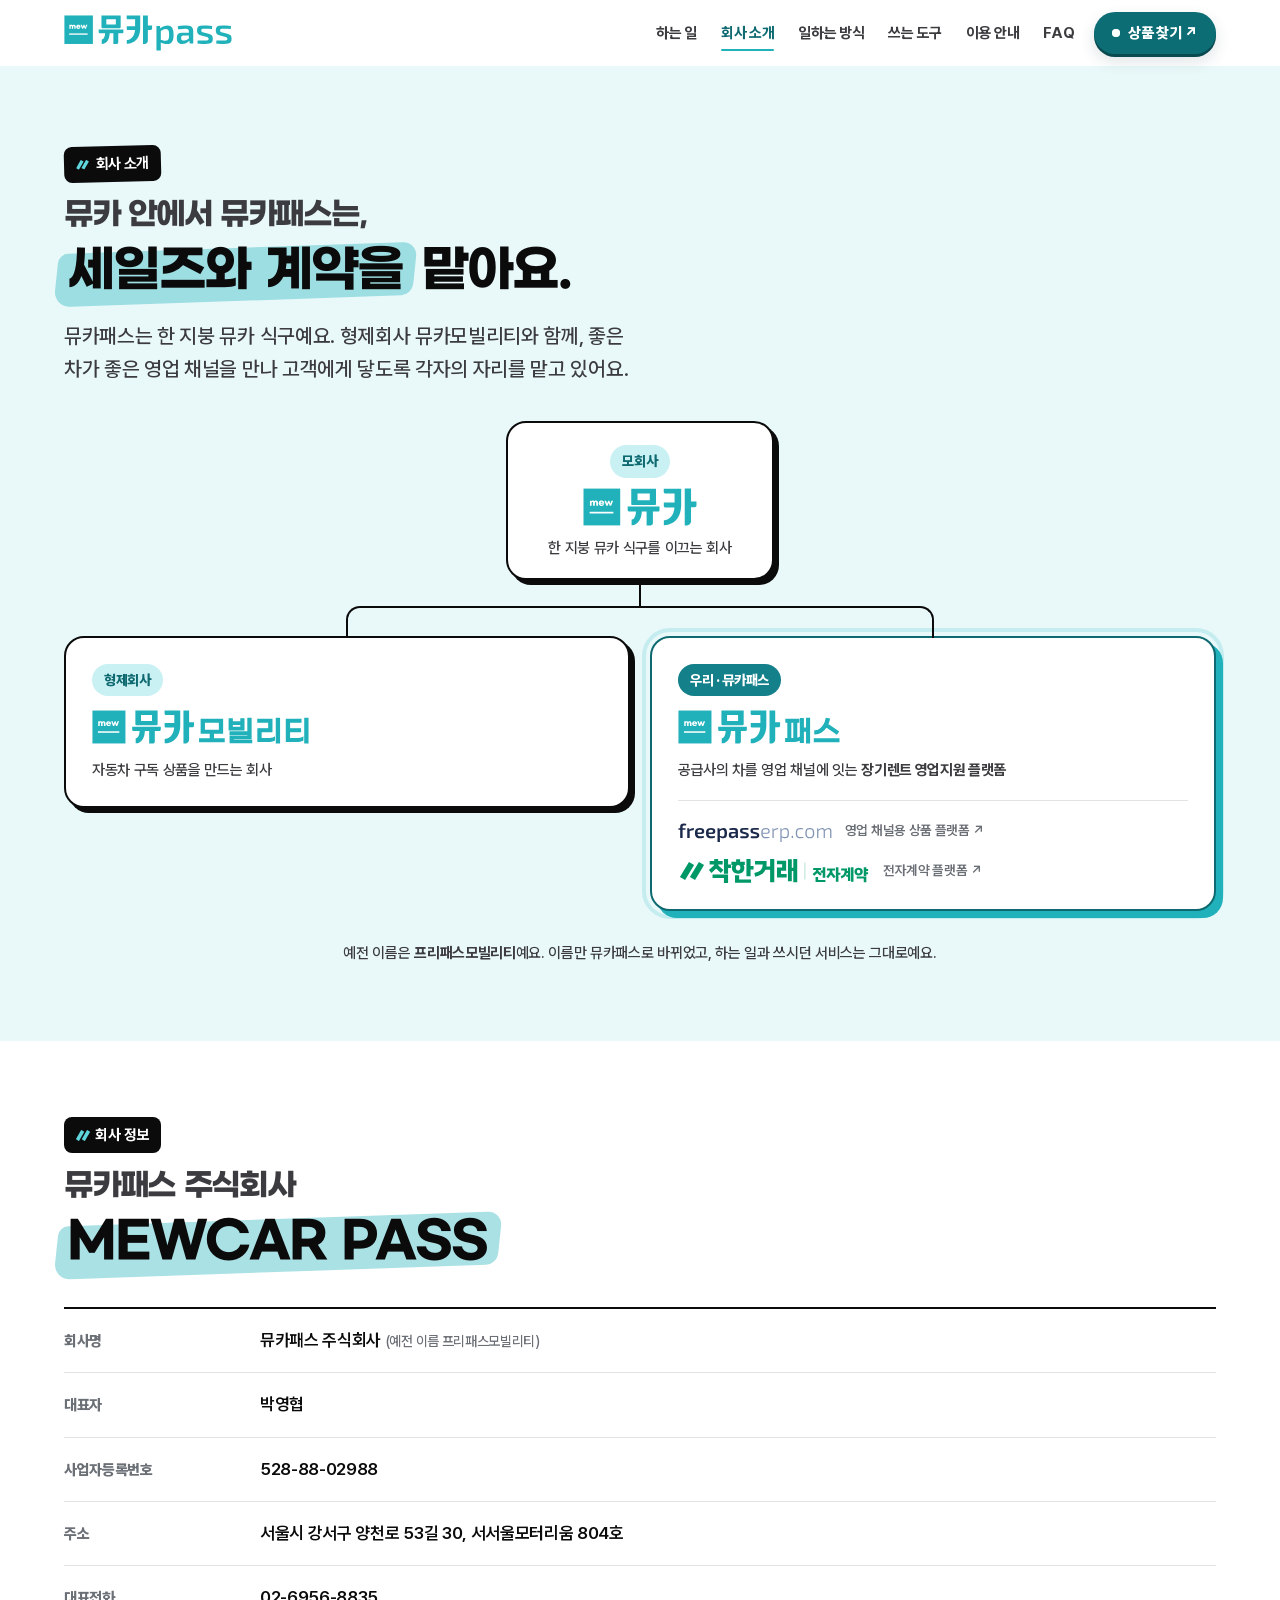
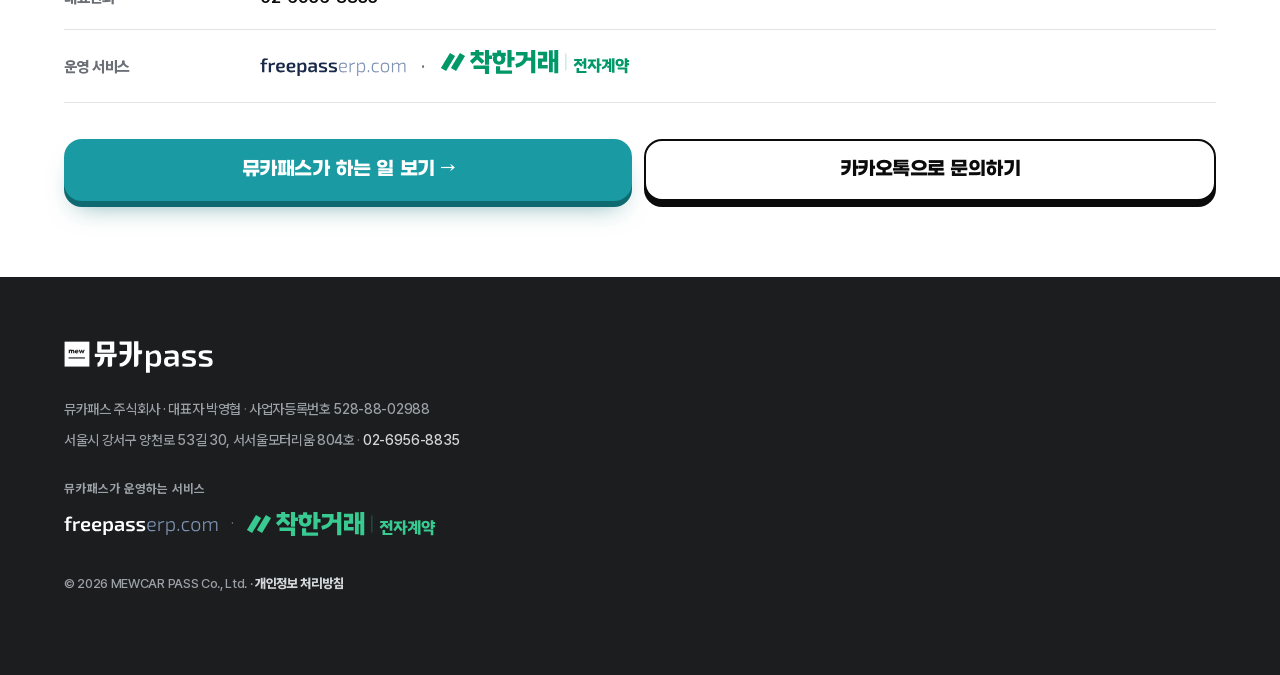
==== commit e715477a: "홈페이지: 회사 정보와 정제 보드 톤, 모바일 푸터 정돈" ====
--- a/about.html
+++ b/about.html
@@ -18,8 +18,8 @@
 <meta property="og:image:height" content="630" />
 <meta property="og:locale" content="ko_KR" />
 <meta name="twitter:card" content="summary_large_image" />
-<link rel="preload" href="/assets/fonts/GmarketSansBold-sub.woff2" as="font" type="font/woff2" crossorigin />
-<link rel="preload" href="/assets/fonts/PretendardVariable-site.woff2" as="font" type="font/woff2" crossorigin />
+<link rel="preload" href="/assets/fonts/GmarketSansBold-sub.woff2?v=20261122-trust" as="font" type="font/woff2" crossorigin />
+<link rel="preload" href="/assets/fonts/PretendardVariable-site.woff2?v=20261122-trust" as="font" type="font/woff2" crossorigin />
 <link rel="stylesheet" href="css/style.css" />
 <link rel="manifest" href="/site.webmanifest" />
 <script type="speculationrules">{"prefetch":[{"source":"list","urls":["/","/about"],"eagerness":"moderate"}]}</script>
--- a/css/style.css
+++ b/css/style.css
@@ -1,6 +1,6 @@
 /* 뮤카패스 — 2026-11 개편. 착한거래 느낌(포스터 제목 · 형광펜 · 큰 버튼 하나)을 뮤카 청록(#21B1BA)으로. */
-@font-face{font-family:"Pretendard Variable";font-weight:500 800;font-display:swap;src:url(/assets/fonts/PretendardVariable-site.woff2) format("woff2")}
-@font-face{font-family:"Poster";font-weight:700;font-display:swap;src:url(/assets/fonts/GmarketSansBold-sub.woff2) format("woff2")}
+@font-face{font-family:"Pretendard Variable";font-weight:500 800;font-display:swap;src:url(/assets/fonts/PretendardVariable-site.woff2?v=20261122-trust) format("woff2")}
+@font-face{font-family:"Poster";font-weight:700;font-display:swap;src:url(/assets/fonts/GmarketSansBold-sub.woff2?v=20261122-trust) format("woff2")}
 :root{
   --teal:#21B1BA;--teal-deep:#178a92;--teal-ink:#0e6a70;--mint:#c9f1f3;--mint-2:#e9f9fa;
   --ink:#0b0b0c;--ink-2:#3c3c40;--sub:#6b6f76;--line:#e3e3e3;--card-dark:#1b1d1f;--bg:#fff;--bg-2:#f6f7f7;
@@ -229,7 +229,7 @@
   .tool--main{grid-column:1/-1}
   .dock{display:flex;position:fixed;left:16px;right:16px;bottom:calc(14px + env(safe-area-inset-bottom));z-index:30;min-height:58px;align-items:center;justify-content:center;border-radius:16px;background:var(--teal);color:#fff;font-family:var(--poster);font-size:19px;text-decoration:none;box-shadow:0 5px 0 var(--teal-deep),0 14px 28px -10px rgba(23,138,146,.7);transform:translateY(160%);transition:transform .25s}
   .dock.show{transform:none}
-  .foot{padding-bottom:calc(104px + env(safe-area-inset-bottom))}
+  .foot{padding-bottom:calc(24px + env(safe-area-inset-bottom))}
 }
 @media (max-width:420px){
   .wrap{padding:0 16px}
@@ -997,3 +997,297 @@
 .foot-privacy{font-weight:800;color:#fff}
 @media (max-width:860px){.policy{padding-top:48px}.policy-body h2{font-size:19px}.policy-body p,.policy-body li{font-size:15px}.policy table{min-width:520px}}
 .table-wrap:focus-visible{outline:3px solid var(--teal);outline-offset:2px}
+
+/* 한 주기 안에서 수신 → 처리 → 전달 → 후속 업무 순으로 점등 */
+.board {--route-cycle:9s}
+.board > .route-layer {position:absolute;inset:0;width:100%;height:100%;z-index:1;pointer-events:none;overflow:visible}
+.board > :not(.route-layer) {z-index:2}
+.board .wire {visibility:hidden;animation:none}.board .wire::before,.board .tok,.board .std::after,.board .board-hub::after {display:none}
+.route-layer path {fill:none;vector-effect:non-scaling-stroke}
+.route-layer .rail {stroke:#91b9bb;stroke-width:1.3}
+.route-layer .pulse {stroke:#087b84;stroke-width:2.5;stroke-linecap:round;stroke-dasharray:20 120;opacity:0;animation:routeTravel var(--route-cycle) linear infinite;animation-delay:var(--delay,0s)}
+@keyframes routeTravel {0%{stroke-dashoffset:20;opacity:0}2%{opacity:1}10%{opacity:1}13%{stroke-dashoffset:-100;opacity:0}100%{stroke-dashoffset:-100;opacity:0}}
+.board .src {animation:routeInput var(--route-cycle) ease-out infinite;animation-delay:var(--delay,0s)}
+@keyframes routeInput {0%,14%,100%{background:#fff}4%,9%{background:#e5f7f6}}
+.board .std,.board .std .body {animation:none;opacity:1}
+.board .std .ack {animation:routeAck var(--route-cycle) ease-in-out infinite;animation-delay:var(--delay)}
+@keyframes routeAck {0%,60%,100%{opacity:.38}66%,91%{opacity:1}}
+.board .hub-bar i {background:#9baeb0;animation:routeLamp var(--route-cycle) ease-in-out infinite;animation-delay:var(--phase,0s)}
+.board .hub-bar i:nth-child(2){--phase:.63s}
+.board .hub-bar i:nth-child(3){--phase:1.26s}
+@keyframes routeLamp {0%,23%,46%,100%{background:#9baeb0}28%,41%{background:#81eeea}}
+.board .ag i {animation:none}
+.board .ag s::before {transform:scaleX(0);animation:routeProcess var(--route-cycle) ease-in-out infinite;animation-delay:var(--phase,0s)}
+.board .ag::after {animation:routeCheck var(--route-cycle) ease-in-out infinite;animation-delay:var(--phase,0s)}
+.board .ag:nth-child(4){--phase:.63s}
+.board .ag:nth-child(5){--phase:1.26s}
+@keyframes routeProcess {0%,24%,100%{transform:scaleX(0)}34%,75%{transform:scaleX(1)}84%{transform:scaleX(0)}}
+@keyframes routeCheck {0%,33%,84%,100%{opacity:0}35%,78%{opacity:1}}
+.board .board-flow::after {animation:routeFollowThrough var(--route-cycle) linear infinite;opacity:0}
+@keyframes routeFollowThrough {0%,69%{transform:scaleX(0);opacity:0}70%{opacity:1}93%,96%{transform:scaleX(1);opacity:1}100%{transform:scaleX(1);opacity:0}}
+.board .board-flow .ico {animation:none}
+.board .board-flow .ico::after {animation:routeStep var(--route-cycle) ease-in-out infinite;animation-delay:var(--step,0s)}
+.board-flow li:nth-child(2){--step:.65s}
+.board-flow li:nth-child(3){--step:1.3s}
+.board-flow li:nth-child(4){--step:1.95s}
+@keyframes routeStep {0%,68%,78%,100%{opacity:0}71%,76%{opacity:1}}
+.board:is(.is-paused,.is-offscreen) *, .board:is(.is-paused,.is-offscreen) *::after, .board:is(.is-paused,.is-offscreen) *::before {animation-play-state:paused !important}
+@media(max-width:860px){.board .ag em{display:inline;width:19px;font-size:9px}.board .ag{gap:3px}}
+@media(prefers-reduced-motion:reduce){
+  .route-layer .pulse{display:none}
+  .board .ag s::before{transform:none}
+  .board .ag::after,.board .std .ack,.board .board-flow::after{opacity:1}
+
+}
+
+
+/* 입력은 세 가지 형식, 검수를 마친 출력은 모두 같은 확인 표시 */
+.board > .route-layer {z-index:3}
+.route-packet {offset-rotate:0deg;offset-anchor:0 0;opacity:0;animation:routePacket var(--route-cycle) linear infinite;animation-delay:var(--delay);}
+.route-packet rect {fill:white;stroke:#145d64;stroke-width:1.25}
+.route-packet text {font:800 8.5px "Pretendard Variable",sans-serif;text-anchor:middle;fill:#23363a}
+.route-packet.in-0 rect {fill:#f2f9ed;stroke:#426e3e}
+.route-packet.in-1 rect {fill:#fff2ef;stroke:#99564c}
+.route-packet.in-2 rect {fill:#fff8db;stroke:#8b7021}
+.route-packet.out rect {fill:#0e737b;stroke:#06474e}
+.route-packet.out path {stroke:#fff;stroke-width:1.55;stroke-linecap:round;stroke-linejoin:round}
+@keyframes routePacket {0%{offset-distance:0%;opacity:0}1.4%{opacity:1}10.8%{opacity:1}12%{offset-distance:100%;opacity:0}100%{offset-distance:100%;opacity:0}}
+.board .std .ack {opacity:0}
+@keyframes routeAck {0%,61%,89%,100%{opacity:0}63%,85%{opacity:1}}
+.board .std .ack {background:#0e737b}
+@media (max-width:860px){.route-packet:not(.out){scale:.84}}
+@media (prefers-reduced-motion:reduce){.route-packet{display:none}.board .std .ack{opacity:1}}
+
+/* 같은 규격으로 대기하는 결과 칸에 검수된 상품이 차례로 도착한다 */
+.board .std {overflow:visible}
+.board .std .body {animation:resultArrives var(--route-cycle) linear infinite both;animation-delay:var(--delay)}
+.board .std::after {
+  display:block;content:"";position:absolute;inset:auto 9px 7px 8px;width:auto;height:24px;border:0;border-radius:0;
+  background:linear-gradient(#d9e4e5,#d9e4e5) left center/27% 12px no-repeat,
+             linear-gradient(#d9e4e5,#d9e4e5) 48% 26%/46% 4px no-repeat,
+             linear-gradient(#e3ebec,#e3ebec) 43% 70%/34% 4px no-repeat;
+  animation:resultPending var(--route-cycle) linear infinite both;animation-delay:var(--delay);pointer-events:none;
+}
+@keyframes resultArrives {
+  0%,62.6%,89%,100% {opacity:0;translate:0 2px}
+  64.6%,86% {opacity:1;translate:0 0}
+}
+@keyframes resultPending {
+  0%,62.6%,89%,100% {opacity:1}
+  64.6%,86% {opacity:0}
+}
+.board .std .ack {border-radius:5px;border:1.5px solid #06474e;line-height:16px}
+.route-packet.out rect {rx:2.5px}
+@media(max-width:860px){.board .std .ack{line-height:14px}.board .std::after{bottom:5px;height:22px}}
+@media(prefers-reduced-motion:reduce){
+  .board .std::after{display:none}
+  .board .std .body{opacity:1;translate:none}
+}
+
+.what .what-card{display:flex;flex-direction:column;align-items:flex-start}
+.what .what-card h3{margin-bottom:14px}
+.what .what-outcome{font-size:17px;color:var(--ink-2);margin:0 0 15px;max-width:37ch}
+.what .what-outcome strong{color:var(--teal-ink)}
+.what .what-next{position:relative;display:inline-flex;align-items:center;gap:9px;min-height:44px;margin-top:auto;color:var(--teal-ink);font-weight:800;text-decoration:none}
+.what .what-next:hover{text-decoration:underline;text-underline-offset:4px}
+.what .what-next:focus-visible{outline:2px solid var(--teal-ink);outline-offset:3px}
+@media(max-width:860px){.what .what-outcome{font-size:16px;margin-bottom:8px}}
+
+.flow-steps .flow-link {position:relative;display:inline-flex;align-items:center;align-self:flex-start;min-height:44px;gap:5px;font-size:14px;font-weight:800;color:var(--teal-ink);text-decoration:none;margin:4px 0 -8px}
+.flow-steps .flow-link:hover {text-decoration:underline;text-underline-offset:4px}
+.flow-steps .flow-link:focus-visible {outline:2px solid var(--teal-ink);outline-offset:2px}
+.flow-steps li:not(:last-child)::after {color:var(--teal-ink)}
+.flow-steps .n {flex:none;animation:none}
+.flow-steps li {animation:none}
+#erp-guide-h,#contract-tool {scroll-margin-top:14px}
+@media (max-width:860px) {
+  .flow-steps li:not(:last-child)::after {
+    display:block;content:"";position:absolute;top:50px;bottom:-13px;left:36px;right:auto;border-left:2px dashed #84bcbc;
+  }
+  .flow-steps li:not(:last-child):hover::after{transform:none}
+  .flow-steps .n{position:relative;z-index:2}
+  .flow-steps .flow-link{margin-top:1px}
+}
+
+.tool-select {grid-template-columns:repeat(4,minmax(0,1fr))}
+.tool-select .tool {font:inherit;text-align:left;cursor:pointer;color:var(--ink);padding:16px 17px;animation:none}
+.tool-select .tool--main {grid-column:auto;border-color:var(--line);box-shadow:none}.tool-select .tool b {font-size:18px;margin:0 0 3px}
+.tool-select .tool span {margin:0;font-size:13px}
+.tool-select .tool[aria-selected=true] {background:var(--mint-2);border-color:var(--teal-ink);box-shadow:4px 4px 0 var(--teal-ink)}
+.tool-select .tool:focus-visible,.tool-panel:focus-visible {outline:3px solid var(--teal-ink);outline-offset:3px}
+.tool-panel[hidden] {display:none}
+.tool-panel .erp-text > p {margin:10px 0 16px}
+.tool-panel .mock-row {animation:none}
+.tool-preview {min-width:0;background:#f4f8f8;border:2px solid var(--ink);border-radius:12px;overflow:hidden;box-shadow:3px 3px 0 var(--ink)}
+.tool-preview-top {background:var(--ink);color:#fff;padding:7px 12px;font-size:13px;font-weight:750}
+.tool-preview-sheet {display:grid;gap:5px;padding:13px}
+.tool-sheet-title {font-size:17px;margin-bottom:3px}
+.tool-preview-row {display:flex;justify-content:space-between;gap:6px;background:#fff;border:1px solid #d4e6e5;padding:6px 9px;border-radius:6px;font-size:13px}
+.tool-preview-row span,.tool-preview-foot {font-weight:750;color:var(--teal-ink)}
+.tool-preview-foot {font-size:12px;margin-top:3px}
+#quote-guide-h {scroll-margin-top:14px}
+@media(max-width:860px){
+  .tool-select {grid-template-columns:repeat(2,minmax(0,1fr));gap:9px}
+  .tool-select .tool {border-radius:12px;padding:12px 10px}
+  .tool-select .tool b {font-size:15px}
+  .tool-select .tool span {font-size:12px}
+}
+
+.quote-options{display:grid;grid-template-columns:repeat(2,minmax(0,1fr));gap:10px;margin:14px 0 18px;max-width:420px}
+.quote-options label{display:grid;gap:3px;color:var(--ink);font-size:14px;font-weight:750}
+.quote-options select{min-width:0;min-height:44px;border:1.5px solid #557576;border-radius:8px;background:#fff;color:var(--ink);padding:5px 7px;font:inherit}
+.quote-options select:focus-visible{outline:2px solid var(--teal-ink);outline-offset:2px}
+.quote-announce{position:absolute;width:1px;height:1px;padding:0;overflow:hidden;clip-path:inset(50%);white-space:nowrap}
+.quote-demo .tool-preview-foot{line-height:1.45}
+@media(max-width:860px){
+  .hero-grid,.hero-copy,.hero-art{min-width:0}
+  .hero-grid{grid-template-columns:minmax(0,1fr)}
+  .quote-demo .erp-text{display:contents}
+  .quote-demo .tool-preview{order:1}
+  .quote-demo .erp-open{order:2}
+  .quote-demo .quote-options{margin:0}
+  .quote-demo .erp-text > p:not(.quote-announce){margin:2px 0 0}
+  .quote-demo .erp-text > h3{margin-bottom:0}
+  .quote-demo{gap:12px}
+}
+@media(max-width:355px){
+  .hero h1{font-size:clamp(24px,8.75vw,34px)}
+  .hero .lead{font-size:17px}
+  .hero-acts .cta{font-size:16px;min-width:0;flex-basis:0;padding-inline:10px}
+  .hero .board{grid-template-columns:minmax(0,1fr) 9px 83px 9px minmax(0,1fr);padding-inline:10px}
+  .hero .board-hub{width:83px}
+  .hero .board-hub img{width:59px}
+  .hero .board .ag{gap:2px;margin-inline:4px}
+  .hero .board .ag i{width:12px}
+  .hero .board .ag em{width:17px;font-size:8.5px}
+  .hero .board .ag::after{width:6px}
+  .hero .board .board-tag{font-size:13px}
+  .hero .board .src .car{width:26px}
+  .hero .board .src .line{gap:2px}
+  .hero .board .fmt{padding-inline:2px}
+  .hero .board .std .body{gap:2px;padding-inline:3px}
+  .hero .board .std .car{width:20px}
+  .hero .board .spec em{font-size:8px}
+  .flow-steps .raw i{padding-inline:3px}
+}
+#white-preview-h{scroll-margin-top:14px}
+.quote-actions{display:flex;flex-wrap:wrap;gap:12px;align-items:center}
+.quote-actions .erp-join{display:inline-flex;align-items:center;min-height:44px;font-size:14px}
+@media(max-width:860px){.quote-actions{order:2;gap:4px}}
+
+@media (max-width:640px){
+  .hero .hero-copy .l,.hero .lead,.hero-acts,.hero-art,
+  .hero-art .bubble,.sec .sl,.what-card,.ai-list li,.tool,.flow-steps .n,.dock::after{animation:none}
+  .hero .lead{font-size:clamp(16px,4.5vw,19px);line-height:1.5;margin-top:20px;text-wrap:pretty}
+  .hero .lead br{display:none}
+  .hero-grid{gap:22px}
+  .hero-acts{margin-top:19px}
+  .hero-acts .cta--go{flex:0 1 auto;min-height:49px;border-radius:13px;padding-inline:17px;font-size:16px}
+  .hero-acts .cta--line{display:none}
+  .hero-art{padding-top:35px}
+  .hero .bubble{font-size:16px;padding:8px 15px 9px}
+  .hero .board{padding-top:42px;padding-bottom:14px}
+  .hero .board-col{gap:7px}
+  .hero .board-tag{margin-bottom:2px}
+  .hero .src,.hero .std{height:46px}
+  .hero .board-flow{margin-top:16px}
+}
+@media(max-width:355px){
+  .hero-grid{gap:18px}
+  .hero .lead{margin-top:16px}
+  .hero-acts{margin-top:15px}
+  .hero .board{padding-top:38px}
+  .hero .src,.hero .std{height:43px}
+}
+.tool-panel:not([hidden]){opacity:1;transform:none}
+@media(prefers-reduced-motion:reduce){.rv{opacity:1;transform:none;transition:none!important}}
+
+/* 키보드·터치에서도 반복 시연을 멈출 수 있다. */
+.board > .flow-toggle {
+  position:absolute;top:12px;right:12px;z-index:4;
+  display:grid;place-items:center;width:44px;height:44px;padding:0;
+  border:0;border-radius:7px;background:transparent;color:#0e6066;
+  font:700 16px system-ui,sans-serif;cursor:pointer;
+}
+.board > .flow-toggle:hover {background:#ecf8f8}
+.board > .flow-toggle:focus-visible {outline:2px solid #0e6066;outline-offset:2px}
+.board > .flow-toggle[hidden] {display:none}
+.board:not(.flow-ready) :is(.src,.std,.body,.ack,.ag,.ico),
+.board:not(.flow-ready) :is(.src,.std,.ag,.ico)::before,
+.board:not(.flow-ready) :is(.src,.std,.ag,.ico,.board-flow)::after,
+.board:not(.flow-ready) .ag s::before {animation:none!important}
+.board:not(.flow-ready) .std .body {opacity:1;translate:none}
+.board:not(.flow-ready) .std::after {display:none}
+@media(max-width:640px){
+  .board > .flow-toggle {top:1px;right:5px;width:44px;height:44px}
+}
+@media(prefers-reduced-motion:reduce){
+  .board > .flow-toggle {display:none}
+}
+
+/* 브랜드 소개와 업무 도구에 공통으로 쓰는 담백한 윤곽 */
+.hero-company{display:flex;align-items:baseline;flex-wrap:wrap;gap:2px 12px;margin:18px 0 0;color:var(--ink-2);font-size:13px;font-weight:650}
+.hero-company a{color:var(--teal-ink);font-weight:800;text-underline-offset:3px;white-space:nowrap}
+.hero .board{border-radius:15px;box-shadow:4px 4px 0 var(--ink)}
+.hero .board::before{border-radius:13px;opacity:.74}
+.hero .board-hub{border-radius:12px;box-shadow:3px 3px 0 var(--ink)}
+.hero .src,.hero .std{border-radius:8px}
+.hero .src{box-shadow:1px 2px 0 var(--ink)}
+.hero .std{box-shadow:1px 2px 0 var(--ch)}
+.hero .std .hd{border-radius:5px 5px 0 0}
+.hero .board-example{grid-column:1/-1;margin:13px 0 -4px;color:#454b52;font-size:12px;text-align:center}
+.hero-acts .cta{min-height:54px;border-radius:10px;box-shadow:0 3px 0 var(--teal-btn-edge)}
+.hero-acts .cta--line{box-shadow:0 3px 0 var(--ink)}
+.what-card,.flow-steps>li,.tool-select .tool,.erp-guide,.start-answer{border-radius:12px}
+.erp-guide{border-color:#abc5c4;box-shadow:3px 3px 0 #d1e5e3}
+@media(max-width:640px){
+  .hero-company{margin-top:10px;font-size:12px}
+  .hero-acts .cta{min-height:47px}
+  .hero .board-example{font-size:11px;margin:9px 0 0}
+}
+@media(max-width:355px){
+  .hero .lead{margin-top:12px}
+  .hero-grid{gap:12px}
+  .hero .board{padding-top:34px;padding-bottom:10px}
+  .hero .board-example{margin-top:5px}
+}
+
+/* 기존 구조에서 브랜드 강조색과 업무 화면의 표면만 정돈 */
+.hero .stamp {background:#0d6870}
+.top-erp,.hero-acts .cta--go,.last .cta {
+  background:#0d6d75;
+  box-shadow:0 3px 0 #094a51,0 7px 16px #11343d24;
+}
+.top-erp:active,.hero-acts .cta--go:active,.last .cta:active {box-shadow:0 1px 0 #094a51}
+.hero-acts .cta--line {
+  border-color:#697e84;
+  box-shadow:0 2px 0 #1c343827;
+}
+.hero .bubble {
+  color:#15282e;
+  border-color:#40575c;
+  box-shadow:0 2px 4px #1c343826,0 7px 14px #1c34381a;
+}
+.hero .bubble::after {border-color:#40575c}
+.hero .board {
+  background:#f7faf9;
+  border-color:#33484e;
+  box-shadow:0 3px 5px #273e472b,0 14px 26px #273e4724;
+}
+.hero .board::before {
+  background:radial-gradient(circle at 50% 46%,#cfebeb 0,transparent 55%),radial-gradient(#15596316 1px,transparent 1.2px) 0 0/16px 16px;
+}
+.hero .board-hub {
+  background:#10666e;
+  border-color:#21373d;
+  box-shadow:0 3px 0 #21373d55;
+}
+.hero .hub-bar {background:#1a2d34}
+.hero .src {border-color:#596a70;box-shadow:0 2px 0 #273e471c}
+.hero .std {box-shadow:0 2px 0 #273e4723}
+.hero .std--1 {--ch:#126770}
+.hero .std--2 {--ch:#365376}
+.hero .std--3 {--ch:#594865}
+.hero .board-flow .ico {border-color:#41565d;box-shadow:0 2px 0 #273e472b}
+.hero .board-flow .sn {background:#293d44}
+.hero .hero-company {color:#354750}
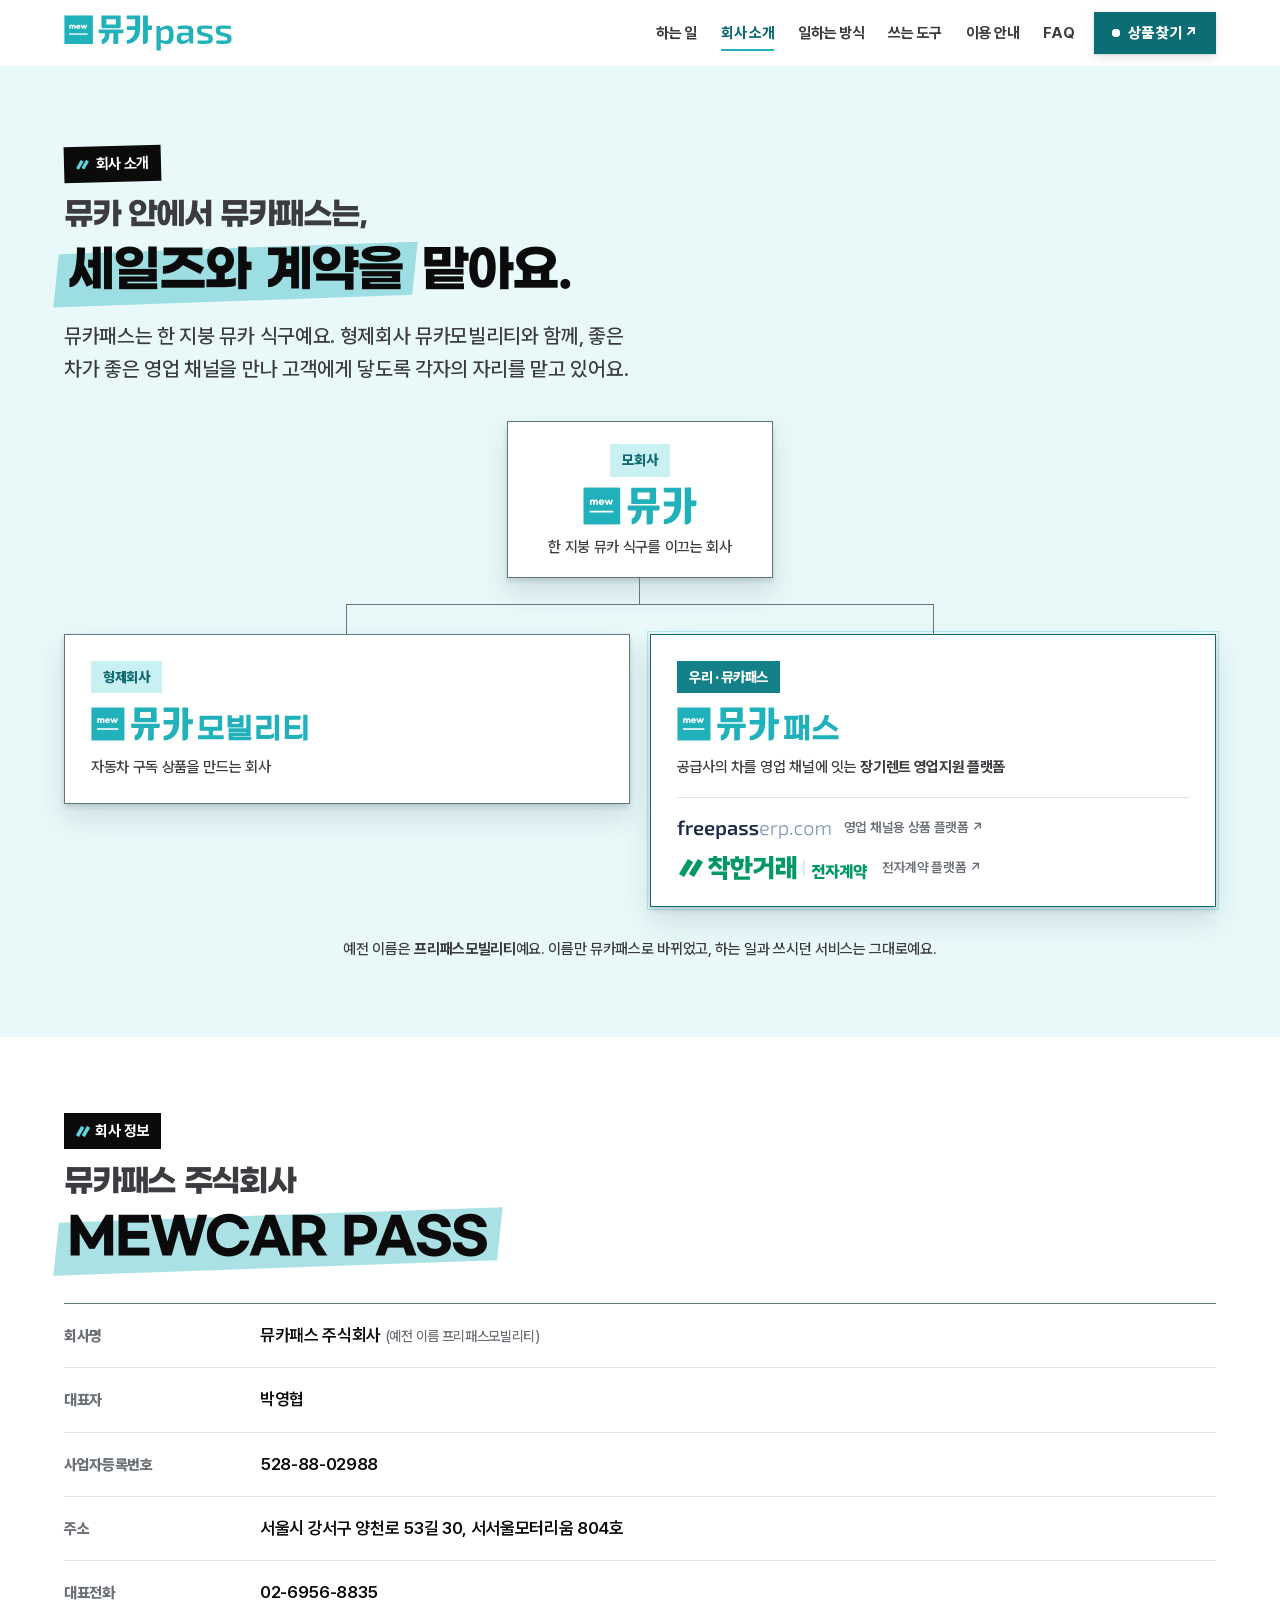
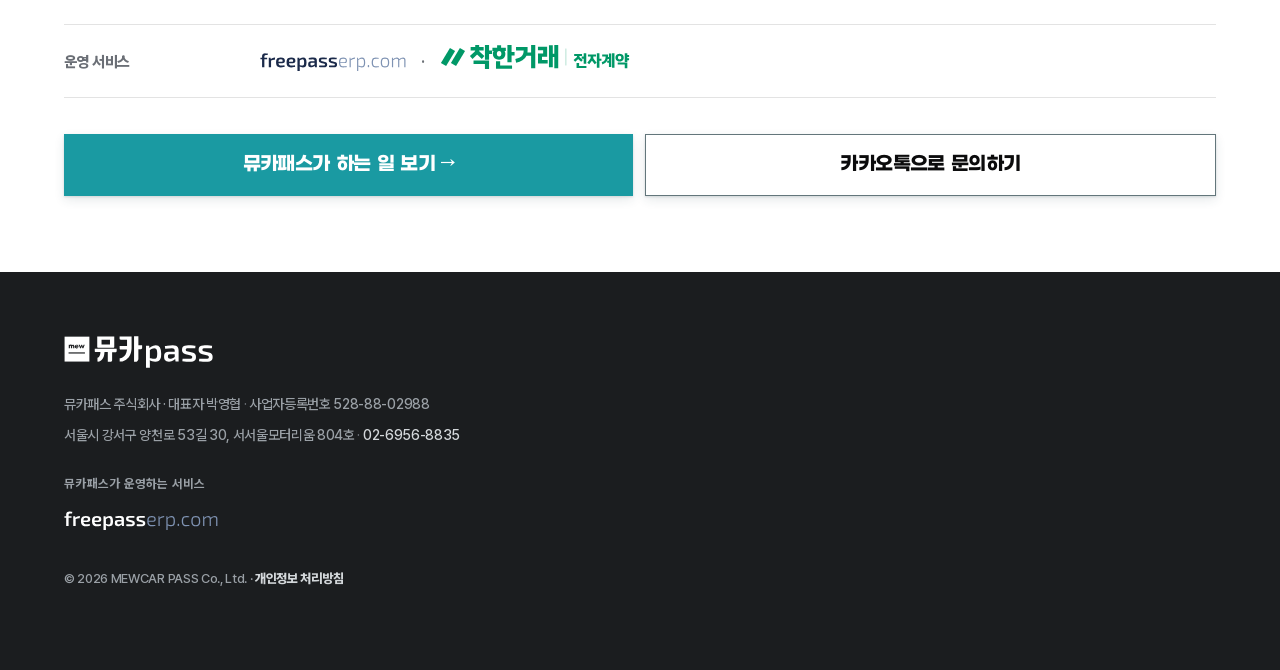
==== commit bf599b61: "클로아 V2 홈페이지 안내와 푸터 정리" ====
--- a/about.html
+++ b/about.html
@@ -18,8 +18,8 @@
 <meta property="og:image:height" content="630" />
 <meta property="og:locale" content="ko_KR" />
 <meta name="twitter:card" content="summary_large_image" />
-<link rel="preload" href="/assets/fonts/GmarketSansBold-sub.woff2?v=20261122-trust" as="font" type="font/woff2" crossorigin />
-<link rel="preload" href="/assets/fonts/PretendardVariable-site.woff2?v=20261122-trust" as="font" type="font/woff2" crossorigin />
+<link rel="preload" href="/assets/fonts/GmarketSansBold-sub.woff2?v=20261126-cloa-v2" as="font" type="font/woff2" crossorigin />
+<link rel="preload" href="/assets/fonts/PretendardVariable-site.woff2?v=20261126-cloa-v2" as="font" type="font/woff2" crossorigin />
 <link rel="stylesheet" href="css/style.css" />
 <link rel="manifest" href="/site.webmanifest" />
 <script type="speculationrules">{"prefetch":[{"source":"list","urls":["/","/about"],"eagerness":"moderate"}]}</script>
@@ -104,7 +104,7 @@
   <div class="wrap">
     <img loading="lazy" decoding="async" class="foot-logo" src="assets/brand/mewcar-pass-en-white-trim.svg" alt="뮤카pass" width="637" height="136" />
     <p class="foot-info"><span class="fi">뮤카패스 주식회사 · 대표자 박영협</span><span class="fi">사업자등록번호 528-88-02988</span><br class="fbr"><span class="fi"><span class="nw">서울시 강서구 양천로 53길 30,</span> <span class="nw">서서울모터리움 804호</span></span><span class="fi"><a href="tel:02-6956-8835">02-6956-8835</a></span></p>
-    <p class="foot-links"><span class="foot-svc">뮤카패스가 운영하는 서비스</span><a href="https://freepasserp.com/" target="_blank" rel="noopener"><span class="bi-fpe bi-fpe--dark"><img src="assets/brand/freepasserp-bi-dark.svg" alt="freepasserp.com" width="7740" height="1200" loading="lazy" decoding="async"></span></a><span class="foot-dot" aria-hidden="true">·</span><a href="https://sign.freepasserp.com/" target="_blank" rel="noopener" class="chakhan-ec chakhan-ec--dark"><img loading="lazy" decoding="async" class="foot-ci" src="assets/brand/chakhan-ci-econtract-on-dark.svg" alt="착한거래 전자계약" width="152" height="22"></a></p>
+    <p class="foot-links"><span class="foot-svc">뮤카패스가 운영하는 서비스</span><a href="https://freepasserp.com/" target="_blank" rel="noopener"><span class="bi-fpe bi-fpe--dark"><img src="assets/brand/freepasserp-bi-dark.svg" alt="freepasserp.com" width="7740" height="1200" loading="lazy" decoding="async"></span></a></p>
     <p class="copyright">© 2026 MEWCAR PASS Co., Ltd. · <a class="foot-privacy" href="/privacy">개인정보 처리방침</a></p>
   </div>
 </footer>
--- a/css/style.css
+++ b/css/style.css
@@ -1,17 +1,24 @@
 /* 뮤카패스 — 2026-11 개편. 착한거래 느낌(포스터 제목 · 형광펜 · 큰 버튼 하나)을 뮤카 청록(#21B1BA)으로. */
-@font-face{font-family:"Pretendard Variable";font-weight:500 800;font-display:swap;src:url(/assets/fonts/PretendardVariable-site.woff2?v=20261122-trust) format("woff2")}
-@font-face{font-family:"Poster";font-weight:700;font-display:swap;src:url(/assets/fonts/GmarketSansBold-sub.woff2?v=20261122-trust) format("woff2")}
+@font-face{font-family:"Pretendard Variable";font-weight:500 800;font-display:swap;src:url(/assets/fonts/PretendardVariable-site.woff2?v=20261126-cloa-v2) format("woff2")}
+@font-face{font-family:"Poster";font-weight:700;font-display:swap;src:url(/assets/fonts/GmarketSansBold-sub.woff2?v=20261126-cloa-v2) format("woff2")}
 :root{
   --teal:#21B1BA;--teal-deep:#178a92;--teal-ink:#0e6a70;--mint:#c9f1f3;--mint-2:#e9f9fa;
   --ink:#0b0b0c;--ink-2:#3c3c40;--sub:#6b6f76;--line:#e3e3e3;--card-dark:#1b1d1f;--bg:#fff;--bg-2:#f6f7f7;
   --poster:"Poster","Pretendard",system-ui,"Malgun Gothic",sans-serif;
-  --r:20px;--wrap:1120px;
+  --wrap:1120px;
+  /* 직각 표면과 먹회색 그림자는 홈·회사 소개·정책에 공통 적용 */
+  --line-frame:#63767b;
+  --shadow-low:0 1px 2px #273e4726,0 4px 10px #273e471c;
+  --shadow-raised:0 3px 5px #273e472b,0 14px 26px #273e4724;
+  --shadow-hover:0 3px 6px #273e4726,0 16px 28px #273e472c;
+  --shadow-pressed:0 1px 2px #273e4729;
   color-scheme:light;
 }
 *{box-sizing:border-box}
 html{scroll-behavior:smooth;scroll-padding-top:72px;-webkit-text-size-adjust:100%}
 body{margin:0;background:var(--bg);color:var(--ink);font-family:"Pretendard Variable",Pretendard,system-ui,-apple-system,"Malgun Gothic",sans-serif;font-weight:500;font-size:16px;line-height:1.6;letter-spacing:-.02em;word-break:keep-all;-webkit-font-smoothing:antialiased}
 a{color:inherit}
+:where(button,input,select,textarea){border-radius:0}
 img{max-width:100%}
 .wrap{max-width:var(--wrap);margin:0 auto;padding:0 24px}
 b,strong{font-weight:700}
@@ -28,14 +35,14 @@
 .top-nav a{text-decoration:none;color:var(--ink-2)}.top-nav a:hover{color:var(--ink)}
 
 .top-acts{display:flex;align-items:center;gap:10px}
-.top-erp{display:inline-flex;align-items:center;gap:8px;text-decoration:none;font-size:15px;font-weight:800;color:#fff;background:var(--teal);border-radius:999px;padding:9px 18px;box-shadow:0 4px 0 var(--teal-deep);transition:transform .12s,box-shadow .12s}
-.top-erp:hover{transform:translateY(-2px);box-shadow:0 6px 0 var(--teal-deep)}
-.top-erp:active{transform:translateY(3px);box-shadow:0 1px 0 var(--teal-deep)}
+.top-erp{display:inline-flex;align-items:center;gap:8px;text-decoration:none;font-size:15px;font-weight:800;color:#fff;background:var(--teal);padding:9px 18px;box-shadow:var(--shadow-low);transition:transform .12s,box-shadow .12s}
+.top-erp:hover{transform:translateY(-2px);box-shadow:var(--shadow-hover)}
+.top-erp:active{transform:translateY(3px);box-shadow:var(--shadow-pressed)}
 .top-erp-dot{width:8px;height:8px;border-radius:50%;background:#fff;box-shadow:0 0 0 0 rgba(255,255,255,.8);animation:erpPulse 1.8s infinite}
 @keyframes erpPulse{0%{box-shadow:0 0 0 0 rgba(255,255,255,.75)}70%{box-shadow:0 0 0 7px rgba(255,255,255,0)}100%{box-shadow:0 0 0 0 rgba(255,255,255,0)}}
 .top-nav .top-kakao{display:none}
-.burger{display:none;width:44px;height:44px;border:0;border-radius:12px;background:var(--bg-2);cursor:pointer;padding:0;flex-direction:column;align-items:center;justify-content:center;gap:5px}
-.burger span{display:block;width:20px;height:2.5px;border-radius:2px;background:var(--ink);transition:transform .2s,opacity .2s}
+.burger{display:none;width:44px;height:44px;border:0;background:var(--bg-2);cursor:pointer;padding:0;flex-direction:column;align-items:center;justify-content:center;gap:5px}
+.burger span{display:block;width:20px;height:2.5px;background:var(--ink);transition:transform .2s,opacity .2s}
 .burger[aria-expanded="true"] span:nth-child(1){transform:translateY(7.5px) rotate(45deg)}
 .burger[aria-expanded="true"] span:nth-child(2){opacity:0}
 .burger[aria-expanded="true"] span:nth-child(3){transform:translateY(-7.5px) rotate(-45deg)}
@@ -43,20 +50,20 @@
 /* 포스터 제목 + 형광펜 */
 .poster{font-family:var(--poster);font-weight:700;letter-spacing:-.045em;line-height:1.16;margin:0}
 .mark{position:relative;display:inline-block;z-index:0;padding:0 .06em}
-.mark::before{content:"";position:absolute;left:-.16em;right:-.2em;top:.12em;bottom:-.02em;background:var(--teal);opacity:.38;border-radius:.18em .3em .22em .34em;transform:rotate(-2deg) skewX(-8deg);z-index:-1}
+.mark::before{content:"";position:absolute;left:-.16em;right:-.2em;top:.12em;bottom:-.02em;background:var(--teal);opacity:.38;transform:rotate(-2deg) skewX(-8deg);z-index:-1}
 .ink{position:relative;display:inline-block;isolation:isolate}
 .ink::after{content:"";position:absolute;left:.02em;bottom:.04em;width:96%;height:.12em;min-height:3px;background:var(--teal);opacity:.75;border-radius:46% 54% 47% 52%/55% 34% 59% 45%;transform:rotate(-1.1deg);z-index:-1}
 .hl{background:linear-gradient(transparent 60%,var(--mint) 60%);font-weight:700;color:var(--ink)}
-.eyebrow{display:inline-block;margin:0 0 16px;font-size:14px;font-weight:700;color:#fff;background:var(--ink);border-radius:8px;padding:5px 11px;transform:rotate(-1.5deg)}
+.eyebrow{display:inline-block;margin:0 0 16px;font-size:14px;font-weight:700;color:#fff;background:var(--ink);padding:5px 11px;transform:rotate(-1.5deg)}
 h2.poster{font-size:clamp(30px,5vw,50px);margin-bottom:40px}
 h2 .pre{display:block;font-size:.62em;color:var(--ink-2);margin-bottom:8px}
 h2 .main{display:block}
 .sec{padding:100px 0}
 
 /* 큰 버튼(착한거래식 입체) */
-.cta{display:flex;align-items:center;justify-content:center;gap:10px;width:100%;max-width:520px;min-height:68px;margin-top:28px;padding:0 24px;border-radius:18px;border:0;background:var(--teal);color:#fff;font-family:var(--poster);font-weight:700;font-size:clamp(20px,2.6vw,25px);letter-spacing:-.03em;text-decoration:none;cursor:pointer;box-shadow:0 6px 0 var(--teal-deep),0 16px 26px -12px rgba(23,138,146,.6);transition:transform .1s,box-shadow .1s}
+.cta{display:flex;align-items:center;justify-content:center;gap:10px;width:100%;max-width:520px;min-height:68px;margin-top:28px;padding:0 24px;border:0;background:var(--teal);color:#fff;font-family:var(--poster);font-weight:700;font-size:clamp(20px,2.6vw,25px);letter-spacing:-.03em;text-decoration:none;cursor:pointer;box-shadow:var(--shadow-low);transition:transform .1s,box-shadow .1s}
 .cta:hover{filter:brightness(1.04)}
-.cta:active{transform:translateY(4px);box-shadow:0 2px 0 var(--teal-deep),0 8px 16px -10px rgba(23,138,146,.6)}
+.cta:active{transform:translateY(4px);box-shadow:var(--shadow-pressed)}
 .cta--sm{min-height:58px;margin-top:0;font-size:19px;max-width:none}
 
 /* 히어로 */
@@ -70,11 +77,11 @@
 .hint{margin:16px 0 0;font-size:14px;color:var(--sub)}
 .hero-points{list-style:none;margin:24px 0 0;padding:0;display:grid;gap:8px}
 .hero-points li{display:flex;gap:12px;align-items:baseline;font-size:16px;color:var(--ink-2)}
-.hero-points b{flex:none;min-width:72px;font-size:13px;font-weight:700;color:var(--teal-ink);background:var(--mint);border-radius:999px;padding:3px 10px;text-align:center}
+.hero-points b{flex:none;min-width:72px;font-size:13px;font-weight:700;color:var(--teal-ink);background:var(--mint);padding:3px 10px;text-align:center}
 .hero-acts{display:flex;flex-wrap:wrap;gap:12px;margin-top:28px}
 .hero-acts .cta{margin-top:0;width:auto;flex:1 1 260px;font-size:clamp(18px,2vw,21px);min-height:62px}
-.cta--line{background:#fff;color:var(--ink);border:2px solid var(--ink);box-shadow:0 6px 0 var(--ink)}
-.cta--line:active{box-shadow:0 2px 0 var(--ink)}
+.cta--line{background:#fff;color:var(--ink);border:1px solid var(--line-frame);box-shadow:var(--shadow-low)}
+.cta--line:active{box-shadow:var(--shadow-pressed)}
 
 
 .bi-fpe{font-family:"Exo 2","Pretendard",sans-serif;letter-spacing:0;white-space:nowrap}
@@ -85,9 +92,9 @@
 /* 하는 일 */
 .sec-lead{max-width:720px;margin:-16px 0 40px;font-size:18px;color:var(--ink-2)}
 .what-grid{display:grid;grid-template-columns:1fr 1fr;gap:20px}
-.what-card{border:2px solid var(--ink);border-radius:var(--r);padding:32px 30px;background:#fff;box-shadow:5px 5px 0 var(--ink)}
+.what-card{border:1px solid var(--line-frame);padding:32px 30px;background:#fff;box-shadow:var(--shadow-raised)}
 .what-card--supplier{background:var(--mint-2)}
-.what-who{display:inline-block;font-family:var(--poster);font-size:15px;color:#fff;background:var(--teal);border-radius:8px;padding:5px 12px;transform:rotate(-1.5deg)}
+.what-who{display:inline-block;font-family:var(--poster);font-size:15px;color:#fff;background:var(--teal);padding:5px 12px;transform:rotate(-1.5deg)}
 .what-card h3{font-family:var(--poster);font-weight:700;font-size:clamp(22px,2.6vw,28px);letter-spacing:-.045em;line-height:1.25;margin:16px 0 22px}
 .what-card ul{list-style:none;margin:0;padding:0}
 .what-card li{padding:14px 0 14px 30px;border-top:1px solid var(--line);position:relative}
@@ -98,78 +105,78 @@
 
 .hero-art{position:relative;padding-top:64px}
 
-.board{position:relative;display:grid;grid-template-columns:1fr 28px auto 28px 1fr;align-items:center;gap:0;background:#fff;border:2px solid var(--ink);border-radius:28px;padding:30px 20px 22px;box-shadow:8px 8px 0 var(--ink)}
-.board::before{content:"";position:absolute;inset:0;border-radius:26px;background:radial-gradient(circle at 50% 46%,var(--mint) 0,rgba(201,241,243,0) 46%),radial-gradient(rgba(14,106,112,.13) 1.2px,transparent 1.3px) 0 0/16px 16px;z-index:0}
+.board{position:relative;display:grid;grid-template-columns:1fr 28px auto 28px 1fr;align-items:center;gap:0;background:#fff;border:1px solid var(--line-frame);padding:30px 20px 22px;box-shadow:var(--shadow-raised)}
+.board::before{content:"";position:absolute;inset:0;background:radial-gradient(circle at 50% 46%,var(--mint) 0,rgba(201,241,243,0) 46%),radial-gradient(rgba(14,106,112,.13) 1.2px,transparent 1.3px) 0 0/16px 16px;z-index:0}
 .board>*{position:relative;z-index:1}
 .board-col{display:flex;flex-direction:column;gap:10px}
 .board-tag{font-family:var(--poster);font-size:17px;color:var(--ink);text-align:center;margin-bottom:2px}
 .board-tag small{display:block;font-family:"Pretendard Variable",Pretendard,sans-serif;font-size:12px;font-weight:600;color:var(--sub);margin-top:2px;letter-spacing:0}
-.wire{height:4px;border-radius:2px;background:repeating-linear-gradient(90deg,var(--teal) 0 8px,transparent 8px 14px);background-size:28px 4px;animation:wireRun .9s linear infinite}
+.wire{height:4px;background:repeating-linear-gradient(90deg,var(--teal) 0 8px,transparent 8px 14px);background-size:28px 4px;animation:wireRun .9s linear infinite}
 @keyframes wireRun{to{background-position:28px 0}}
 
-.bubble{position:absolute;top:0;right:8%;z-index:2;margin:0;background:#fff;border:2px solid var(--ink);border-radius:18px;padding:12px 18px;font-family:var(--poster);font-size:19px;box-shadow:4px 4px 0 var(--ink);transform:rotate(-2deg)}
+.bubble{position:absolute;top:0;right:8%;z-index:2;margin:0;background:#fff;border:1px solid var(--line-frame);padding:12px 18px;font-family:var(--poster);font-size:19px;box-shadow:var(--shadow-raised);transform:rotate(-2deg)}
 .bubble small{display:block;font-family:"Pretendard Variable",Pretendard,sans-serif;font-size:13px;font-weight:500;color:var(--sub)}
-.bubble::after{content:"";position:absolute;left:28px;bottom:-11px;width:18px;height:18px;background:#fff;border-right:2px solid var(--ink);border-bottom:2px solid var(--ink);transform:rotate(45deg)}
-
-.assurance{margin:24px 0 0;padding:20px 0;border-top:2px solid var(--ink);border-bottom:2px solid var(--ink);font-size:18px;text-align:center}
+.bubble::after{content:"";position:absolute;left:28px;bottom:-11px;width:18px;height:18px;background:#fff;border-right:1px solid var(--line-frame);border-bottom:1px solid var(--line-frame);transform:rotate(45deg)}
+
+.assurance{margin:24px 0 0;padding:20px 0;border-top:1px solid var(--line-frame);border-bottom:1px solid var(--line-frame);font-size:18px;text-align:center}
 .assurance strong{color:var(--teal-ink)}
 
 /* 누구세요 */
 .start-grid{display:grid;grid-template-columns:1fr 1fr;gap:24px;align-items:start}
 .start-choices{display:flex;flex-direction:column;gap:12px}
-.start-choices button{display:grid;grid-template-columns:auto 1fr auto;gap:16px;align-items:center;text-align:left;width:100%;padding:20px 22px;border:2px solid var(--line);border-radius:var(--r);background:#fff;font:inherit;color:inherit;cursor:pointer;transition:border-color .15s,background .15s,transform .1s}
+.start-choices button{display:grid;grid-template-columns:auto 1fr auto;gap:16px;align-items:center;text-align:left;width:100%;padding:20px 22px;border:1px solid var(--line);background:#fff;font:inherit;color:inherit;cursor:pointer;transition:border-color .15s,background .15s,transform .1s}
 .start-choices button:hover{border-color:var(--ink)}
-.start-choices button[aria-pressed=true]{border-color:var(--ink);background:var(--mint-2);box-shadow:4px 4px 0 var(--ink)}
+.start-choices button[aria-pressed=true]{border-color:var(--teal-ink);background:var(--mint-2);box-shadow:var(--shadow-raised)}
 .start-choices .no{font-family:var(--poster);font-size:16px;color:var(--teal)}
 .start-choices strong{display:block;font-family:var(--poster);font-weight:700;font-size:19px;letter-spacing:-.03em}
 .start-choices small{display:block;font-size:14px;color:var(--sub);margin-top:3px}
 .start-choices button>span:last-child{font-weight:700;font-size:20px}
-.start-answer{position:sticky;top:90px;background:var(--card-dark);color:#fff;border-radius:var(--r);padding:32px}
+.start-answer{position:sticky;top:90px;background:var(--card-dark);color:#fff;padding:32px}
 .start-answer .label{display:block;font-size:13px;font-weight:700;color:#7fe3e9;margin-bottom:10px}
 .start-answer h3{font-family:var(--poster);font-size:24px;font-weight:700;letter-spacing:-.04em;line-height:1.3;margin:0 0 16px}
 .start-answer ul{margin:0 0 26px;padding:0;list-style:none}
 .start-answer li{position:relative;padding-left:24px;margin-bottom:9px;color:#cfd3d6}
 .start-answer li::before{content:"✓";position:absolute;left:0;color:var(--teal);font-weight:800}
 .start-answer li b{color:#fff}
-.msg{margin:0 0 18px;background:rgba(255,255,255,.07);border:1px dashed rgba(255,255,255,.3);border-radius:12px;padding:14px 16px;font-size:15px}
+.msg{margin:0 0 18px;background:rgba(255,255,255,.07);border:1px dashed rgba(255,255,255,.3);padding:14px 16px;font-size:15px}
 .answer-acts{display:grid;grid-template-columns:auto 1fr;gap:10px}
-.copy{min-height:58px;padding:0 20px;border-radius:16px;border:2px solid rgba(255,255,255,.35);background:transparent;color:#fff;font:inherit;font-weight:700;cursor:pointer}
+.copy{min-height:58px;padding:0 20px;border:1px solid rgba(255,255,255,.35);background:transparent;color:#fff;font:inherit;font-weight:700;cursor:pointer}
 .copy:hover{background:rgba(255,255,255,.08)}
 .copy-status{margin:12px 0 0;font-size:13px;color:#9aa0a6}
 
 /* 흐름 */
 .flow{background:var(--bg-2)}
 .flow-steps{list-style:none;margin:0;padding:0;display:grid;grid-template-columns:repeat(4,1fr);gap:16px}
-.flow-steps li{position:relative;background:#fff;border-radius:var(--r);padding:26px 22px}
-.flow-steps .n{display:inline-flex;align-items:center;justify-content:center;width:38px;height:38px;border-radius:50%;background:var(--ink);color:#fff;font-family:var(--poster);font-size:17px;margin-bottom:14px}
+.flow-steps li{position:relative;background:#fff;padding:26px 22px}
+.flow-steps .n{display:inline-flex;align-items:center;justify-content:center;width:38px;height:38px;background:var(--ink);color:#fff;font-family:var(--poster);font-size:17px;margin-bottom:14px}
 .flow-steps b{display:block;font-family:var(--poster);font-weight:700;font-size:21px;letter-spacing:-.04em;margin-bottom:6px}
 .flow-steps p{margin:0 0 14px;font-size:15px;color:var(--ink-2)}
-.flow-steps em{font-style:normal;font-size:13px;font-weight:700;color:var(--teal-ink);background:var(--mint);border-radius:999px;padding:3px 10px}
-.say{display:block;margin-top:14px;background:var(--teal);color:#fff;font-size:13.5px;font-weight:700;border-radius:14px 14px 4px 14px;padding:9px 12px}
+.flow-steps em{font-style:normal;font-size:13px;font-weight:700;color:var(--teal-ink);background:var(--mint);padding:3px 10px}
+.say{display:block;margin-top:14px;background:var(--teal);color:#fff;font-size:13.5px;font-weight:700;padding:9px 12px}
 .flow-steps li:not(:last-child)::after{content:"→";position:absolute;right:-14px;top:44px;font-weight:800;z-index:1}
 
 /* 도구 */
 .tool-grid{display:grid;grid-template-columns:1.3fr 1fr 1fr 1fr;gap:16px}
-.tool{display:block;border:2px solid var(--line);border-radius:var(--r);padding:24px 22px;text-decoration:none;background:#fff}
+.tool{display:block;border:1px solid var(--line);padding:24px 22px;text-decoration:none;background:#fff}
 .tool span{display:block;font-size:13px;font-weight:700;color:var(--teal-ink);margin-bottom:10px}
 .tool b{display:block;font-family:var(--poster);font-weight:700;font-size:21px;letter-spacing:-.04em;margin-bottom:6px}
 .tool p{margin:0;font-size:15px;color:var(--ink-2)}
-.tool--main{border-color:#1B2A4A;box-shadow:5px 5px 0 #1B2A4A;transition:transform .15s}
+.tool--main{border-color:#1B2A4A;box-shadow:var(--shadow-raised);transition:transform .15s}
 .tool--main>span{color:#5B9FD4}
 .tool--main .bi-fpe{font-size:24px}
 .tool .bi-fpe{display:block;font-family:"Exo 2","Pretendard",sans-serif;letter-spacing:0;margin-bottom:6px}
 .tool .bi-fpe>b{display:inline;font-family:inherit;font-size:inherit;font-weight:600;color:#1B2A4A;margin:0;letter-spacing:0}
 .tool .bi-fpe>span{display:inline;margin:0;font-size:inherit;font-weight:300;color:#7F93B3}
 .tool--main:hover{transform:translateY(-3px)}
-.family{display:flex;flex-wrap:wrap;align-items:center;gap:6px 14px;margin-top:16px;padding:20px 22px;border-radius:var(--r);background:var(--bg-2);text-decoration:none}
+.family{display:flex;flex-wrap:wrap;align-items:center;gap:6px 14px;margin-top:16px;padding:20px 22px;background:var(--bg-2);text-decoration:none}
 .family-tag{font-size:13px;font-weight:700;color:var(--sub)}
 .family b{font-family:var(--poster);font-size:20px}
 .family-desc{font-size:15px;color:var(--ink-2)}
 
 /* FAQ */
-.faq{max-width:none} 
-.faq details{border-bottom:2px solid var(--line)}
-.faq details:first-child{border-top:2px solid var(--ink)}
+.faq{max-width:none}
+.faq details{border-bottom:1px solid var(--line)}
+.faq details:first-child{border-top:1px solid var(--line-frame)}
 .faq summary{list-style:none;cursor:pointer;padding:22px 44px 22px 0;font-family:var(--poster);font-size:19px;letter-spacing:-.03em;position:relative}
 .faq summary::-webkit-details-marker{display:none}
 .faq summary::after{content:"+";position:absolute;right:6px;top:16px;font-size:28px;color:var(--teal)}
@@ -180,9 +187,7 @@
 /* 마지막 */
 .last{padding:96px 0;background:var(--mint-2);text-align:center}
 .last-in{display:flex;flex-direction:column;align-items:center}
-.last h2{font-size:clamp(28px,4.6vw,48px)}
-.last h2 .l{display:block}
-.last p{margin:18px 0 0;font-size:18px;color:var(--ink-2)}
+.last p{margin:0;font-size:18px;color:var(--ink-2)}
 
 /* 바닥 */
 .foot{background:var(--card-dark);color:#9aa0a6;padding:52px 0 calc(52px + env(safe-area-inset-bottom));font-size:14px}
@@ -197,12 +202,12 @@
   .top-in{gap:10px}
   .burger{display:flex}
   .top-erp{font-size:14px;padding:8px 14px}
-  
-  .top-nav{position:absolute;left:0;right:0;top:100%;margin:0;flex-direction:column;align-items:stretch;gap:0;padding:6px 16px 18px;background:#fff;border-bottom:2px solid var(--ink);box-shadow:0 18px 30px -18px rgba(0,0,0,.35);font-size:18px;visibility:hidden;opacity:0;transform:translateY(-8px);transition:opacity .18s,transform .18s,visibility 0s .18s}
+
+  .top-nav{position:absolute;left:0;right:0;top:100%;margin:0;flex-direction:column;align-items:stretch;gap:0;padding:6px 16px 18px;background:#fff;border-bottom:1px solid var(--line-frame);box-shadow:var(--shadow-raised);font-size:18px;visibility:hidden;opacity:0;transform:translateY(-8px);transition:opacity .18s,transform .18s,visibility 0s .18s}
   .top-nav.open{visibility:visible;opacity:1;transform:none;transition:opacity .18s,transform .18s}
   .top-nav a{display:flex;align-items:center;justify-content:space-between;padding:15px 4px;border-bottom:1px solid var(--line);color:var(--ink);font-family:var(--poster);letter-spacing:-.02em}
   .top-nav a:not(.top-kakao)::after{content:"→";color:var(--teal);font-family:system-ui}
-  .top-nav .top-kakao{display:flex;justify-content:center;margin-top:14px;border:0;border-radius:14px;background:#FEE500;color:#191600;min-height:54px}
+  .top-nav .top-kakao{display:flex;justify-content:center;margin-top:14px;border:0;background:#FEE500;color:#191600;min-height:54px}
   .top{position:sticky}
   .top-in{position:static}
   .sec{padding:76px 0}
@@ -211,11 +216,11 @@
   .cta{max-width:none}
   .hero-acts .cta{flex:1 1 100%}
   .what-grid{grid-template-columns:1fr}
-  .what-card{padding:26px 20px;box-shadow:4px 4px 0 var(--ink)}
+  .what-card{padding:26px 20px;box-shadow:var(--shadow-raised)}
   .sec-lead{font-size:16px}
   .hero-art{padding-top:78px}
   .bubble{right:auto;left:8px;font-size:17px}
-  .board{grid-template-columns:1fr 14px auto 14px 1fr;padding:24px 12px 18px;box-shadow:6px 6px 0 var(--ink)}
+  .board{grid-template-columns:1fr 14px auto 14px 1fr;padding:24px 12px 18px;box-shadow:var(--shadow-raised)}
   .board-tag{font-size:15px}.board-tag small{font-size:10.5px}
   .assurance{font-size:16px}
   .start-grid{grid-template-columns:1fr}
@@ -227,7 +232,7 @@
   .flow-steps li::after{display:none}
   .tool-grid{grid-template-columns:1fr 1fr}
   .tool--main{grid-column:1/-1}
-  .dock{display:flex;position:fixed;left:16px;right:16px;bottom:calc(14px + env(safe-area-inset-bottom));z-index:30;min-height:58px;align-items:center;justify-content:center;border-radius:16px;background:var(--teal);color:#fff;font-family:var(--poster);font-size:19px;text-decoration:none;box-shadow:0 5px 0 var(--teal-deep),0 14px 28px -10px rgba(23,138,146,.7);transform:translateY(160%);transition:transform .25s}
+  .dock{display:flex;position:fixed;left:16px;right:16px;bottom:calc(14px + env(safe-area-inset-bottom));z-index:30;min-height:58px;align-items:center;justify-content:center;background:var(--teal);color:#fff;font-family:var(--poster);font-size:19px;text-decoration:none;box-shadow:var(--shadow-raised);transform:translateY(160%);transition:transform .25s}
   .dock.show{transform:none}
   .foot{padding-bottom:calc(24px + env(safe-area-inset-bottom))}
 }
@@ -247,16 +252,16 @@
 
 .family-sec{background:var(--mint-2)}
 .fam{display:flex;flex-direction:column;align-items:center}
-.fam-parent{position:relative;display:flex;flex-direction:column;align-items:center;gap:10px;background:#fff;border:2px solid var(--ink);border-radius:var(--r);padding:22px 40px 18px;box-shadow:5px 5px 0 var(--ink);text-align:center}
+.fam-parent{position:relative;display:flex;flex-direction:column;align-items:center;gap:10px;background:#fff;border:1px solid var(--line-frame);padding:22px 40px 18px;box-shadow:var(--shadow-raised);text-align:center}
 .fam-parent p,.fam-card p{margin:0;font-size:15px;color:var(--ink-2)}
-.fam-role{display:inline-block;font-size:12.5px;font-weight:800;color:var(--teal-ink);background:var(--mint);border-radius:999px;padding:4px 11px}
+.fam-role{display:inline-block;font-size:12.5px;font-weight:800;color:var(--teal-ink);background:var(--mint);padding:4px 11px}
 .fam-logo{height:34px;width:auto;display:block}
 .fam-logo--ci{height:38px}
 .fam-kids{position:relative;display:grid;grid-template-columns:1fr 1fr;gap:24px;align-items:start;width:100%;margin-top:56px}
-.fam-kids::before{content:"";position:absolute;left:calc(25% - 6px);right:calc(25% - 6px);top:-30px;height:30px;border:2px solid var(--ink);border-bottom:0;border-radius:14px 14px 0 0}
-.fam-kids::after{content:"";position:absolute;left:calc(50% - 1px);top:-56px;height:26px;border-left:2px solid var(--ink)}
-.fam-card{display:flex;flex-direction:column;align-items:flex-start;gap:14px;background:#fff;border:2px solid var(--ink);border-radius:var(--r);padding:26px 26px 24px;box-shadow:5px 5px 0 var(--ink)}
-.fam-card--us{border-color:var(--teal-ink);box-shadow:7px 7px 0 var(--teal);outline:4px solid rgba(33,177,186,.18);outline-offset:4px}
+.fam-kids::before{content:"";position:absolute;left:calc(25% - 6px);right:calc(25% - 6px);top:-30px;height:30px;border:1px solid var(--line-frame);border-bottom:0;}
+.fam-kids::after{content:"";position:absolute;left:calc(50% - 1px);top:-56px;height:26px;border-left:1px solid var(--line-frame)}
+.fam-card{display:flex;flex-direction:column;align-items:flex-start;gap:14px;background:#fff;border:1px solid var(--line-frame);padding:26px 26px 24px;box-shadow:var(--shadow-raised)}
+.fam-card--us{border-color:var(--teal-ink);box-shadow:var(--shadow-raised);outline:1px solid rgba(33,177,186,.25);outline-offset:2px}
 .fam-card--us .fam-role{background:var(--teal);color:#fff}
 .fam-svc{list-style:none;margin:4px 0 0;padding:14px 0 0;border-top:1px solid var(--line);width:100%;display:grid;gap:10px}
 .fam-svc li{display:flex;align-items:center;gap:12px;flex-wrap:wrap}
@@ -281,7 +286,7 @@
 .chakhan-ec--dark img{height:19px}
 
 .about-strip{padding:8px 0 104px}
-.about-link{display:grid;grid-template-columns:auto 1fr auto;align-items:center;gap:22px;padding:22px 26px;border:2px solid var(--ink);border-radius:var(--r);background:var(--mint-2);box-shadow:5px 5px 0 var(--ink);text-decoration:none;color:var(--ink);transition:transform .15s}
+.about-link{display:grid;grid-template-columns:auto 1fr auto;align-items:center;gap:22px;padding:22px 26px;border:1px solid var(--line-frame);background:var(--mint-2);box-shadow:var(--shadow-raised);text-decoration:none;color:var(--ink);transition:transform .15s}
 .about-link:hover{transform:translateY(-3px)}
 .about-link img{height:30px;width:auto}
 .about-link span{font-family:var(--poster);font-size:19px;letter-spacing:-.03em}
@@ -289,7 +294,7 @@
 .about-link b{font-size:15px;font-weight:800;color:var(--teal-ink);white-space:nowrap}
 .top-nav a[aria-current="page"]{color:var(--teal-ink)}
 .about-page{padding-top:72px}
-.about-info .info{margin:0;border-top:2px solid var(--ink)}
+.about-info .info{margin:0;border-top:1px solid var(--line-frame)}
 .about-info .info>div{display:grid;grid-template-columns:180px 1fr;gap:16px;padding:18px 0;border-bottom:1px solid var(--line)}
 .about-info dt{font-weight:800;color:var(--sub);font-size:15px}
 .about-info dd{margin:0;font-size:17px;font-weight:600}
@@ -323,36 +328,36 @@
   .faq summary::after{top:12px}
 }
 /* 키보드 이동이 보이게 */
-:focus-visible{outline:3px solid var(--teal);outline-offset:3px;border-radius:6px}
+:focus-visible{outline:3px solid var(--teal);outline-offset:3px;}
 .cta:focus-visible,.top-erp:focus-visible{outline-offset:4px}
 html{-webkit-tap-highlight-color:transparent}
 /* 큰 버튼: 올라가고 → 눌림 */
 .cta{transition:transform .14s cubic-bezier(.2,.8,.2,1),box-shadow .14s,filter .14s}
-.cta:hover{transform:translateY(-2px);box-shadow:0 8px 0 var(--teal-deep),0 20px 30px -12px rgba(23,138,146,.6)}
-.cta--line:hover{box-shadow:0 8px 0 var(--ink)}
+.cta:hover{transform:translateY(-2px);box-shadow:var(--shadow-hover)}
+.cta--line:hover{box-shadow:var(--shadow-hover)}
 .cta:active,.cta--line:active{transform:translateY(5px);transition-duration:.05s}
 .cta--line:hover{background:var(--mint-2)}
 /* 머리띠 메뉴: 밑줄이 그어진다(데스크톱) */
 @media (min-width:861px){
   .top-nav a:not(.top-kakao){position:relative;padding:6px 0}
-  .top-nav a:not(.top-kakao)::after{content:"";position:absolute;left:0;right:0;bottom:0;height:2px;border-radius:2px;background:var(--teal);transform:scaleX(0);transform-origin:left;transition:transform .2s cubic-bezier(.2,.8,.2,1)}
+  .top-nav a:not(.top-kakao)::after{content:"";position:absolute;left:0;right:0;bottom:0;height:2px;background:var(--teal);transform:scaleX(0);transform-origin:left;transition:transform .2s cubic-bezier(.2,.8,.2,1)}
   .top-nav a:not(.top-kakao):hover::after,.top-nav a[aria-current="page"]::after{transform:none}
 }
 @media (max-width:860px){.top-nav a:active{background:var(--mint-2)}.burger:active{transform:scale(.92)}.burger{transition:transform .1s}}
 /* 링크 카드: 올라가며 그림자가 길어지고 화살표가 나간다 */
 .about-link{transition:transform .16s cubic-bezier(.2,.8,.2,1),box-shadow .16s}
-.about-link:hover{transform:translate(-2px,-3px);box-shadow:8px 9px 0 var(--ink)}
-.about-link:active{transform:translate(3px,3px);box-shadow:1px 1px 0 var(--ink);transition-duration:.05s}
+.about-link:hover{transform:translateY(-3px);box-shadow:var(--shadow-hover)}
+.about-link:active{transform:translateY(2px);box-shadow:var(--shadow-pressed);transition-duration:.05s}
 .tool--main{transition:transform .16s cubic-bezier(.2,.8,.2,1),box-shadow .16s}
-.tool--main:hover{transform:translate(-2px,-3px);box-shadow:8px 9px 0 #1B2A4A}
-.tool--main:active{transform:translate(3px,3px);box-shadow:1px 1px 0 #1B2A4A;transition-duration:.05s}
+.tool--main:hover{transform:translateY(-3px);box-shadow:var(--shadow-hover)}
+.tool--main:active{transform:translateY(2px);box-shadow:var(--shadow-pressed);transition-duration:.05s}
 .family{transition:background .16s,box-shadow .16s,transform .16s}
 .family:hover{background:#e8f6ef;box-shadow:inset 0 0 0 2px #009867}
 .family:active{transform:scale(.99)}
 .about-link b,.family-go,.fam-svc small{display:inline-block;transition:transform .16s cubic-bezier(.2,.8,.2,1),color .16s}
 .about-link:hover b{transform:translateX(4px)}
 .family:hover .family-go,.fam-svc a:hover small{transform:translate(2px,-2px)}
-.fam-svc a{border-radius:10px;transition:background .16s;margin:-6px -8px;padding:6px 8px}
+.fam-svc a{transition:background .16s;margin:-6px -8px;padding:6px 8px}
 .fam-svc a:hover{background:var(--bg-2)}
 
 .start-choices button{transition:border-color .15s,background .15s,transform .14s cubic-bezier(.2,.8,.2,1),box-shadow .15s}
@@ -381,8 +386,6 @@
 @media (max-width:860px){.rv{transform:translateY(22px) scale(.98)}}
 @media (prefers-reduced-motion:reduce){.rv{opacity:1;transform:none}}
 .flow-steps li:not(:last-child)::after{top:33px}          /* → 를 번호 동그라미 한가운데 높이로 */
-.last h2.poster{margin-bottom:0}                          /* 마지막 제목↔안내 문장 70px → 22px */
-.last p{margin-top:22px}
 .foot-links{margin-top:18px}                              .about-info .info>div{align-items:baseline}               /* 항목 이름과 값의 글자 밑선을 맞춘다 */
 .about-info dd.svc{display:flex;flex-wrap:wrap;align-items:center;gap:6px 14px}
 .foot .foot-links{margin-top:18px}
@@ -390,9 +393,8 @@
 
 @media (min-width:861px){.top-nav a.on{color:var(--ink)}.top-nav a.on::after{transform:none}}
 @media (max-width:860px){.top-nav a.on{color:var(--teal-ink)}}
-.top-erp{position:relative;overflow:hidden;isolation:isolate;animation:erpGlow 2.2s ease-in-out infinite}
+.top-erp{position:relative;overflow:hidden;isolation:isolate}
 .top-erp::after{content:"";position:absolute;inset:0;z-index:-1;background:linear-gradient(105deg,transparent 30%,rgba(255,255,255,.6) 50%,transparent 70%);transform:translateX(-130%);animation:erpShine 2.2s ease-in-out infinite}
-@keyframes erpGlow{0%,100%{box-shadow:0 4px 0 var(--teal-deep),0 0 0 0 rgba(33,177,186,0)}50%{box-shadow:0 4px 0 var(--teal-deep),0 0 22px 5px rgba(33,177,186,.6)}}
 @keyframes erpShine{0%,45%{transform:translateX(-130%)}85%,100%{transform:translateX(130%)}}
 .top-erp:hover,.top-erp:active{animation:none}
 
@@ -404,19 +406,19 @@
   .start-answer ul + .label{margin-top:auto}  /* 카톡 문구·단추 묶음은 카드 아래쪽에 붙인다 */
 }
 /* AI가 함께 일해요 — 쓰는 도구 아래 어두운 띠(포스터 결: 검은 바탕·청록 강조). 실제로 하는 일만, 상태 표시를 붙인다 */
-.ai-band{margin-top:28px;background:var(--card-dark);color:#fff;border-radius:var(--r);padding:36px 34px 30px;display:grid;grid-template-columns:.9fr 1.6fr;gap:22px 40px;align-items:start}
-.ai-badge{display:inline-flex;align-items:center;gap:8px;font-size:13px;font-weight:800;color:#0b0b0c;background:#fff;border-radius:999px;padding:6px 12px 6px 9px}
+.ai-band{margin-top:28px;background:var(--card-dark);color:#fff;padding:36px 34px 30px;display:grid;grid-template-columns:.9fr 1.6fr;gap:22px 40px;align-items:start}
+.ai-badge{display:inline-flex;align-items:center;gap:8px;font-size:13px;font-weight:800;color:#0b0b0c;background:#fff;padding:6px 12px 6px 9px}
 .ai-badge img{width:18px;height:18px}
 .ai-head h3{margin:16px 0 0;font-family:var(--poster);font-weight:700;font-size:clamp(22px,2.4vw,27px);letter-spacing:-.045em;line-height:1.3}
 .ai-list{list-style:none;margin:0;padding:0;display:grid;grid-template-columns:repeat(3,1fr);gap:12px}
-.ai-list li{display:flex;flex-direction:column;background:rgba(255,255,255,.06);border:1px solid rgba(255,255,255,.12);border-radius:16px;padding:20px 18px 18px}
+.ai-list li{display:flex;flex-direction:column;background:rgba(255,255,255,.06);border:1px solid rgba(255,255,255,.12);padding:20px 18px 18px}
 .ai-list b{font-family:var(--poster);font-weight:700;font-size:18px;letter-spacing:-.03em}
 .ai-list p{margin:8px 0 14px;font-size:14.5px;line-height:1.6;color:#c4c9cd}
-.ai-list em{margin-top:auto;align-self:flex-start;font-style:normal;font-size:12px;font-weight:800;color:#0b0b0c;background:#7fe3e9;border-radius:999px;padding:3px 10px}
+.ai-list em{margin-top:auto;align-self:flex-start;font-style:normal;font-size:12px;font-weight:800;color:#0b0b0c;background:#7fe3e9;padding:3px 10px}
 .ai-list li:last-child em{background:rgba(255,255,255,.18);color:#fff}
 .ai-note{grid-column:1/-1;margin:0;padding-top:16px;border-top:1px solid rgba(255,255,255,.12);font-size:14px;color:#9aa0a6}
 @media (max-width:860px){
-  .ai-band{grid-template-columns:1fr;padding:28px 20px 22px;border-radius:20px}
+  .ai-band{grid-template-columns:1fr;padding:28px 20px 22px;}
   .ai-list{grid-template-columns:1fr}
 }
 
@@ -438,13 +440,18 @@
   .top-nav .top-kakao{background:var(--teal);color:#fff}
   .about-strip{padding:0 0 76px}
 }
-@media (min-width:861px){.hero-grid{grid-template-columns:1.05fr .95fr;gap:40px}}
 .hero-art{padding-top:46px}
+@media (min-width:861px){
+  .hero-grid{
+    grid-template-columns:minmax(0,1.03fr) minmax(0,.97fr);
+    gap:clamp(24px,3vw,40px);
+  }
+}
 .board{padding:66px 22px 24px;grid-template-columns:1fr 26px auto 26px 1fr}
 .bubble{top:0;left:50%;right:auto;transform:translateX(-50%) rotate(-2deg);text-align:center;white-space:nowrap;padding:12px 24px 13px;font-size:21px}
 .bubble small{font-size:13px;margin-top:1px}
 .bubble::after{left:calc(50% - 9px)}
-.board-col{text-decoration:none;color:inherit;border-radius:18px;padding:10px 8px 12px;margin:-10px -8px -12px;transition:background .16s,transform .16s cubic-bezier(.2,.8,.2,1)}
+.board-col{text-decoration:none;color:inherit;padding:10px 8px 12px;margin:-10px -8px -12px;transition:background .16s,transform .16s cubic-bezier(.2,.8,.2,1)}
 .board-col:hover{background:rgba(33,177,186,.1);transform:translateY(-3px)}
 .board-col:active{transform:translateY(1px)}
 .board-tag{font-size:19px}
@@ -454,6 +461,12 @@
 @media (max-width:1180px) and (min-width:861px){
   .board{padding:62px 14px 20px;grid-template-columns:1fr 16px auto 16px 1fr}
 }
+@media (min-width:861px) and (max-width:940px){
+  .hero .board{grid-template-columns:minmax(0,1fr) 11px auto 11px minmax(0,1fr)}
+  .hero .board-tag{font-size:18px;white-space:nowrap}
+  .hero .std .body{gap:4px;padding-inline:5px}
+  .hero .std .car{width:30px}
+}
 @media (max-width:860px){
   .hero-art{padding-top:40px}
   .board{padding:58px 12px 18px;grid-template-columns:1fr 12px auto 12px 1fr}
@@ -465,15 +478,14 @@
 @media (min-width:861px){.hero-acts .cta{white-space:nowrap;padding:0 18px;font-size:clamp(17px,1.45vw,20px);flex:1 1 0}}
 .hero h1{font-size:clamp(34px,3.95vw,57px);line-height:1.18}
 .wire-word{position:relative;display:inline-block}
-.wire-word::after{content:"";position:absolute;left:.02em;right:.04em;bottom:-.02em;height:.09em;min-height:4px;border-radius:3px;
+.wire-word::after{content:"";position:absolute;left:.02em;right:.04em;bottom:-.02em;height:.09em;min-height:4px;
   background:repeating-linear-gradient(90deg,var(--teal) 0 .32em,transparent .32em .5em);background-size:.5em 100%;animation:wireWord .9s linear infinite}
 @keyframes wireWord{to{background-position:.5em 0}}
 .stamp{display:inline-flex;align-items:center;vertical-align:-.1em;margin:0 .04em 0 .06em;padding:.13em .26em .15em;background:var(--teal);
-  border:.05em solid var(--ink);border-radius:.2em;box-shadow:.07em .07em 0 var(--ink);transform:rotate(-2.5deg);transition:transform .25s cubic-bezier(.2,.8,.2,1)}
+  border:1px solid var(--line-frame);box-shadow:var(--shadow-low);transform:rotate(-2.5deg);transition:transform .25s cubic-bezier(.2,.8,.2,1)}
 .stamp img{height:.74em;width:auto;display:block}
-.hero h1:hover .stamp,.last h2:hover .stamp{transform:rotate(0deg) scale(1.04)}
+.hero h1:hover .stamp{transform:rotate(0deg) scale(1.04)}
 .l--last{margin-top:.08em}
-.last h2 .stamp{border-width:.055em}
 .hero{padding-bottom:40px}
 
 /* ── 굵직하게(11월 18일 개편): 첫 화면엔 큰 제목·짧은 문장·단추만, 자잘한 글씨는 아래 구역에서도 키운다 ── */
@@ -557,7 +569,7 @@
 /* 마우스 반응이 없던 곳 */
 .logo{transition:transform .2s cubic-bezier(.2,.8,.2,1)}
 .logo:hover{transform:translateY(-1px) scale(1.03)}
-.about-info dd a{border-radius:6px;transition:color .15s,background .15s;padding:2px 4px;margin:-2px -4px}
+.about-info dd a{transition:color .15s,background .15s;padding:2px 4px;margin:-2px -4px}
 .about-info dd a:hover{background:var(--mint-2);color:var(--teal-ink)}
 .about-info dd a:hover img,.about-info dd a:hover .bi-fpe{filter:brightness(1.1)}
 
@@ -587,19 +599,18 @@
 
 /* 글자 명암비(WCAG): 큰 단추(18.66px 굵게 이상)는 3:1, 작은 글자는 4.5:1 이상. 브랜드 청록 #21B1BA 는 강조·형광펜에 그대로 두고, 흰 글자를 얹는 바탕만 한 단계 짙게 */
 :root{--teal-btn:#1a9aa2;--teal-btn-edge:#0e6a70;--teal-small:#14808a}
-.cta{background:var(--teal-btn);box-shadow:0 6px 0 var(--teal-btn-edge),0 16px 26px -12px rgba(14,106,112,.55)}
-.cta:hover{box-shadow:0 8px 0 var(--teal-btn-edge),0 20px 30px -12px rgba(14,106,112,.55)}
-.cta:active{box-shadow:0 2px 0 var(--teal-btn-edge),0 8px 16px -10px rgba(14,106,112,.55)}
-.cta--line{background:#fff;box-shadow:0 6px 0 var(--ink)}
-.cta--line:hover{background:var(--mint-2);box-shadow:0 8px 0 var(--ink)}
-.cta--line:active{box-shadow:0 2px 0 var(--ink)}
-.top-erp{background:var(--teal-small);box-shadow:0 4px 0 #0b5a5f}
-.top-erp:hover{box-shadow:0 6px 0 #0b5a5f}
-.top-erp:active{box-shadow:0 1px 0 #0b5a5f}
-@keyframes erpGlow{0%,100%{box-shadow:0 4px 0 #0b5a5f,0 0 0 0 rgba(33,177,186,0)}50%{box-shadow:0 4px 0 #0b5a5f,0 0 22px 5px rgba(33,177,186,.6)}}
+.cta{background:var(--teal-btn);box-shadow:var(--shadow-low)}
+.cta:hover{box-shadow:var(--shadow-hover)}
+.cta:active{box-shadow:var(--shadow-pressed)}
+.cta--line{background:#fff;box-shadow:var(--shadow-low)}
+.cta--line:hover{background:var(--mint-2);box-shadow:var(--shadow-hover)}
+.cta--line:active{box-shadow:var(--shadow-pressed)}
+.top-erp{background:var(--teal-small);box-shadow:var(--shadow-low)}
+.top-erp:hover{box-shadow:var(--shadow-hover)}
+.top-erp:active{box-shadow:var(--shadow-pressed)}
 .what-who,.say,.fam-card--us .fam-role{background:var(--teal-small)}
 .stamp{background:var(--teal-small)}
-.dock{background:var(--teal-btn);box-shadow:0 5px 0 var(--teal-btn-edge),0 14px 28px -10px rgba(14,106,112,.7)}
+.dock{background:var(--teal-btn);box-shadow:var(--shadow-raised)}
 .dock:not(.show){visibility:hidden;transition:transform .25s,visibility 0s .25s}   /* 숨은 동안 Tab 으로 들어가지 않게 */
 .start-choices .no{color:var(--teal-ink)}
 .tool--main>span{color:#2d6ea6}
@@ -657,7 +668,7 @@
 @keyframes erpRing{0%{transform:scale(1);opacity:1}70%,100%{transform:scale(2.75);opacity:0}}
 .top-erp{overflow:visible;animation:none}
 .top-erp::after{content:none}
-.top-erp::before{content:"";position:absolute;inset:0;z-index:-2;border-radius:inherit;box-shadow:0 0 22px 5px rgba(33,177,186,.6);opacity:0;animation:erpGlow2 2.2s ease-in-out infinite}
+.top-erp::before{content:"";position:absolute;inset:0;z-index:-2;border-radius:inherit;box-shadow:var(--shadow-low);opacity:0;animation:erpGlow2 2.2s ease-in-out infinite}
 @keyframes erpGlow2{0%,100%{opacity:0}50%{opacity:1}}
 .top-erp-fx{position:absolute;inset:0;z-index:-1;border-radius:inherit;overflow:hidden;pointer-events:none}
 .top-erp-fx::after{content:"";position:absolute;inset:0;background:linear-gradient(105deg,transparent 30%,rgba(255,255,255,.6) 50%,transparent 70%);transform:translateX(-130%);animation:erpShine 2.2s ease-in-out infinite}
@@ -694,31 +705,31 @@
 .viz .arr{font-weight:800;color:var(--teal-ink)}
 /* 1 — 제각각 → 정돈 */
 .raw{display:flex;gap:4px}
-.raw .r1{box-shadow:2px 2px 0 #a04a3c}.raw .r2{box-shadow:2px 2px 0 #a07a1c}.raw .r3{box-shadow:2px 2px 0 #4a5090}
-.raw i{font-size:11.5px;font-weight:800;color:var(--ink);background:#fff;border:2px solid var(--ink);border-radius:7px;padding:3px 7px}
-.tidy{display:flex;flex-direction:column;gap:4px;flex:1;min-width:64px;padding:7px 8px;border-radius:9px;background:var(--mint-2);border:2px solid var(--teal-ink)}
-.tidy s{display:block;height:5px;border-radius:3px;background:var(--teal)}
+.raw .r1{box-shadow:var(--shadow-low)}.raw .r2{box-shadow:var(--shadow-low)}.raw .r3{box-shadow:var(--shadow-low)}
+.raw i{font-size:11.5px;font-weight:800;color:var(--ink);background:#fff;border:1px solid var(--line-frame);padding:3px 7px}
+.tidy{display:flex;flex-direction:column;gap:4px;flex:1;min-width:64px;padding:7px 8px;background:var(--mint-2);border:1px solid var(--teal-ink)}
+.tidy s{display:block;height:5px;background:var(--teal)}
 /* 2 — 조건 → 비교 → 견적 */
 .viz--find{flex-direction:column;align-items:stretch;gap:6px}
 .q{display:flex;gap:4px;flex-wrap:wrap}
-.q i{font-size:11.5px;font-weight:800;color:var(--teal-ink);background:var(--mint);border-radius:999px;padding:3px 9px}
-.res{display:flex;justify-content:space-between;align-items:center;font-size:12px;font-weight:700;border:2px solid var(--ink);border-radius:9px;padding:5px 9px;background:#fff}
+.q i{font-size:11.5px;font-weight:800;color:var(--teal-ink);background:var(--mint);padding:3px 9px}
+.res{display:flex;justify-content:space-between;align-items:center;font-size:12px;font-weight:700;border:1px solid var(--line-frame);padding:5px 9px;background:#fff}
 .res u{color:var(--teal-ink);font-weight:800}
-.go{align-self:flex-end;font-size:12px;font-weight:800;color:#fff;background:var(--teal-small);border-radius:999px;padding:5px 12px}
+.go{align-self:flex-end;font-size:12px;font-weight:800;color:#fff;background:var(--teal-small);padding:5px 12px}
 /* 3 — 서명 */
 .viz--sign{justify-content:space-between}
-.doc{display:flex;flex-direction:column;gap:5px;width:58px;padding:8px 8px 10px;border-radius:7px;background:#fff;border:2px solid var(--ink)}
-.doc s{display:block;height:4px;border-radius:2px;background:#cfd3d6}
+.doc{display:flex;flex-direction:column;gap:5px;width:58px;padding:8px 8px 10px;background:#fff;border:1px solid var(--line-frame)}
+.doc s{display:block;height:4px;background:#cfd3d6}
 .doc .sg{height:7px;width:70%;margin-top:4px;background:none;border-bottom:2.5px solid var(--teal-ink);border-radius:0 0 50% 50%/0 0 100% 100%}
-.viz--sign u{font-size:12.5px;font-weight:800;color:#fff;background:var(--teal-small);border-radius:999px;padding:5px 11px}
+.viz--sign u{font-size:12.5px;font-weight:800;color:#fff;background:var(--teal-small);padding:5px 11px}
 /* 4 — 월마감 → 청구·정산 */
-.month{font-size:12px;font-weight:800;color:#fff;background:var(--ink);border-radius:8px;padding:6px 9px}
+.month{font-size:12px;font-weight:800;color:#fff;background:var(--ink);padding:6px 9px}
 .out{display:flex;flex-direction:column;gap:4px;flex:1;min-width:92px}
-.out u{font-size:12px;font-weight:800;color:var(--teal-ink);background:var(--mint);border-radius:8px;padding:4px 8px}
+.out u{font-size:12px;font-weight:800;color:var(--teal-ink);background:var(--mint);padding:4px 8px}
 /* 간편 띠 */
 .ease{list-style:none;margin:20px 0 0;padding:0;display:grid;grid-template-columns:repeat(4,1fr);gap:12px}
-.ease li{font-size:14.5px;font-weight:600;color:var(--ink-2);background:#fff;border-radius:14px;padding:12px 14px 12px 38px;position:relative;line-height:1.35}
-.ease li::before{content:"✓";position:absolute;left:12px;top:50%;translate:0 -50%;width:20px;height:20px;border-radius:50%;background:var(--teal-small);color:#fff;font-size:12px;font-weight:800;display:grid;place-items:center}
+.ease li{font-size:14.5px;font-weight:600;color:var(--ink-2);background:#fff;padding:12px 14px 12px 38px;position:relative;line-height:1.35}
+.ease li::before{content:"✓";position:absolute;left:12px;top:50%;translate:0 -50%;width:20px;height:20px;background:var(--teal-small);color:#fff;font-size:12px;font-weight:800;display:grid;place-items:center}
 .ease b{display:block;color:var(--ink);font-size:15px}
 @media (max-width:860px){
   .flow-steps li{flex-direction:row}
@@ -737,11 +748,11 @@
    같은 크기·같은 양식의 카드가 박자에 맞춰 «딱딱» 나간다. 6초 반복. 움직이는 것은 이동·크기·투명도뿐. */
 .sprite{position:absolute;width:0;height:0;overflow:hidden}
 .board{--cyc:6s;--reach:100px;--dy1:47px;--dy2:-25px;--dy3:-97px}
-.src,.std{position:relative;display:flex;flex-direction:column;justify-content:center;gap:2px;height:62px;padding:6px 10px;border:2px solid var(--ink);border-radius:12px;background:#fff;box-shadow:3px 3px 0 var(--ink)}
+.src,.std{position:relative;display:flex;flex-direction:column;justify-content:center;gap:2px;height:62px;padding:6px 10px;border:1px solid var(--line-frame);background:#fff;box-shadow:var(--shadow-low)}
 .src b,.std b{font-size:12.5px;font-weight:800;line-height:1.2;white-space:nowrap}
 .src .line{display:flex;align-items:center;justify-content:center;gap:6px}
 .src .car{flex:none;width:44px;height:20px}
-.fmt{font-style:normal;font-size:10.5px;font-weight:800;line-height:15px;color:var(--ink);border:1.5px solid var(--ink);border-radius:5px;padding:0 5px}
+.fmt{font-style:normal;font-size:10.5px;font-weight:800;line-height:15px;color:var(--ink);border:1px solid var(--line-frame);padding:0 5px}
 .src--a .fmt{border-color:#a04a3c}.src--b .fmt{border-color:#a07a1c}.src--c .fmt{border-color:#4a5090}
 .src--a .car,.src--a .tok{color:#a04a3c}
 .src--b .car,.src--b .tok{color:#a07a1c}
@@ -752,15 +763,15 @@
 .src--a{--dy:var(--dy1)}.src--b{--dy:var(--dy2)}.src--c{--dy:var(--dy3)}
 @keyframes carGo{0%{opacity:0;translate:0 0;scale:1}3%{opacity:1}16%{opacity:1;translate:var(--reach) var(--dy);scale:.8}20%,100%{opacity:0;translate:var(--reach) var(--dy);scale:.5}}
 /* 영업 채널: 채널마다 색이 다른 머리띠, 받는 차·정보는 모두 같다 */
-.std{--ch:#14808a;padding:0;gap:0;justify-content:flex-start;align-items:stretch;border-color:var(--ch);box-shadow:3px 3px 0 var(--ch)}
+.std{--ch:#14808a;padding:0;gap:0;justify-content:flex-start;align-items:stretch;border-color:var(--ch);box-shadow:var(--shadow-low)}
 .std--1{--ch:#14808a}.std--2{--ch:#2d4f8a}.std--3{--ch:#6e4a7e}
-.std .hd{display:block;background:var(--ch);color:#fff;font-size:11.5px;line-height:1.25;padding:2px 9px 3px;border-radius:9px 9px 0 0}
+.std .hd{display:block;background:var(--ch);color:#fff;font-size:11.5px;line-height:1.25;padding:2px 9px 3px;}
 .std .body{flex:1;display:flex;align-items:center;gap:6px;padding:0 8px;animation:bodyIn var(--cyc) infinite backwards}
 .std .car{flex:none;width:36px;height:16px;color:#3d4a52}
 .spec{display:flex;flex-direction:column;min-width:0}
 .spec em{font-style:normal;font-size:11px;font-weight:700;line-height:1.3;white-space:nowrap}
 .spec em+em{color:var(--teal-ink)}
-.std .ack{position:absolute;right:-8px;top:-9px;width:19px;height:19px;border-radius:50%;background:var(--ch);border:2px solid var(--ink);color:#fff;font-style:normal;font-size:10px;font-weight:800;line-height:15px;text-align:center;animation:ackStamp var(--cyc) infinite backwards}
+.std .ack{position:absolute;right:-8px;top:-9px;width:19px;height:19px;background:var(--ch);border:1px solid var(--line-frame);color:#fff;font-style:normal;font-size:10px;font-weight:800;line-height:15px;text-align:center;animation:ackStamp var(--cyc) infinite backwards}
 .std{animation:cardPop var(--cyc) infinite backwards}
 .std:nth-child(2),.std:nth-child(2) .body,.std:nth-child(2) .ack{animation-delay:3.2s}
 .std:nth-child(3),.std:nth-child(3) .body,.std:nth-child(3) .ack{animation-delay:3.5s}
@@ -769,19 +780,19 @@
 @keyframes bodyIn{0%{opacity:0;translate:-6px 0}6%,86%{opacity:1;translate:0 0}92%,100%{opacity:0;translate:0 0}}
 @keyframes ackStamp{0%{opacity:0;scale:.3}5%{opacity:1;scale:1.3}9%,80%{opacity:1;scale:1}88%,100%{opacity:0;scale:1}}
 /* 나가는 정제 카드 */
-.std::after{content:"✓";position:absolute;left:-16px;top:calc(50% - 8px);width:16px;height:16px;border-radius:4px;background:var(--teal-btn);border:1.5px solid var(--ink);color:#fff;font-size:10px;font-weight:800;line-height:13px;text-align:center;opacity:0;pointer-events:none;animation:outGo var(--cyc) ease-out infinite backwards}
+.std::after{content:"✓";position:absolute;left:-16px;top:calc(50% - 8px);width:16px;height:16px;background:var(--teal-btn);border:1px solid var(--line-frame);color:#fff;font-size:10px;font-weight:800;line-height:13px;text-align:center;opacity:0;pointer-events:none;animation:outGo var(--cyc) ease-out infinite backwards}
 .std:nth-child(2)::after{animation-delay:2.3s;--dy:var(--dy1)}.std:nth-child(3)::after{animation-delay:2.6s;--dy:var(--dy2)}.std:nth-child(4)::after{animation-delay:2.9s;--dy:var(--dy3)}
 @keyframes outGo{0%{opacity:0;translate:calc(var(--reach)*-1) var(--dy);scale:.6}4%{opacity:1;scale:1}15%{opacity:1;translate:0 0;scale:1}19%,100%{opacity:0;translate:0 0;scale:.6}}
 /* 가운데 — AI 분류 라인 */
-.board-hub{position:relative;display:flex;flex-direction:column;align-items:stretch;gap:6px;width:164px;padding-bottom:12px;border-radius:20px;background:var(--teal-btn);border:3px solid var(--ink);box-shadow:5px 5px 0 var(--ink);overflow:hidden}
+.board-hub{position:relative;display:flex;flex-direction:column;align-items:stretch;gap:6px;width:164px;padding-bottom:12px;background:var(--teal-btn);border:1px solid var(--line-frame);box-shadow:var(--shadow-low);overflow:hidden}
 .hub-bar{display:flex;align-items:center;gap:4px;background:var(--ink);padding:6px 10px}
 .hub-bar i{width:6px;height:6px;border-radius:50%;background:#5f6a70}
 .hub-bar em{margin-left:auto;font-style:normal;font-size:10.5px;font-weight:800;color:#fff;letter-spacing:.02em}
 .board-hub img{width:96px;height:auto;align-self:center;margin:4px 0 2px}
 .ag{display:flex;align-items:center;gap:6px;margin:0 11px;font-size:10.5px;font-weight:800;color:#fff}
-.ag i{flex:none;display:grid;place-items:center;width:17px;height:17px;border-radius:50%;background:#fff;color:var(--ink);font-style:normal;font-size:8px;font-weight:800;animation:agWork var(--cyc) infinite backwards}
+.ag i{flex:none;display:grid;place-items:center;width:17px;height:17px;background:#fff;color:var(--ink);font-style:normal;font-size:8px;font-weight:800;animation:agWork var(--cyc) infinite backwards}
 .ag em{flex:none;width:23px;font-style:normal}
-.ag s{position:relative;flex:1;height:6px;border-radius:3px;background:rgba(0,0,0,.3);overflow:hidden}
+.ag s{position:relative;flex:1;height:6px;background:rgba(0,0,0,.3);overflow:hidden}
 .ag s::before{content:"";position:absolute;inset:0;background:#fff;transform-origin:left;animation:barFill var(--cyc) infinite backwards}
 .ag::after{content:"✓";flex:none;width:10px;font-size:10.5px;opacity:0;animation:tick var(--cyc) infinite backwards}
 .ag:nth-child(3),.ag:nth-child(3) i,.ag:nth-child(3) s::before,.ag:nth-child(3)::after{animation-delay:1s}
@@ -795,14 +806,14 @@
 @media (max-width:1180px) and (min-width:861px){.board{--reach:78px}.board-hub{width:132px}.board-hub img{width:84px}}
 @media (max-width:860px){
   .board{--reach:58px;--dy1:42px;--dy2:-22px;--dy3:-86px}
-  .src,.std{height:54px;padding:5px 7px;border-radius:10px;box-shadow:2px 2px 0 var(--ink)}
-  .std{padding:0;box-shadow:2px 2px 0 var(--ch)}
+  .src,.std{height:54px;padding:5px 7px;box-shadow:var(--shadow-low)}
+  .std{padding:0;box-shadow:var(--shadow-low)}
   .src b,.std b{font-size:11px}
   .src .car{width:34px;height:15px}.std .car{width:26px;height:12px}
   .src .line{gap:5px}.fmt{font-size:9.5px;line-height:13px;padding:0 4px}
-  .std .hd{font-size:10px;padding:1px 7px 2px;border-radius:7px 7px 0 0}.std .body{padding:0 6px;gap:4px}.spec em{font-size:9.5px}
+  .std .hd{font-size:10px;padding:1px 7px 2px;}.std .body{padding:0 6px;gap:4px}.spec em{font-size:9.5px}
   .std .ack{right:-7px;top:-8px;width:17px;height:17px;font-size:9px;line-height:13px}
-  .board-hub{width:100px;border-radius:16px;box-shadow:4px 4px 0 var(--ink);gap:4px;padding-bottom:9px}
+  .board-hub{width:100px;box-shadow:var(--shadow-low);gap:4px;padding-bottom:9px}
   .hub-bar{padding:4px 7px}.hub-bar i{width:5px;height:5px}.hub-bar em{display:none}
   .board-hub img{width:68px;margin:2px 0 1px}
   .ag{margin:0 7px;gap:4px}.ag i{width:14px;height:14px;font-size:7px}.ag em{display:none}.ag s{height:5px}.ag::after{width:8px;font-size:9px}
@@ -812,14 +823,14 @@
 
 /* 히어로 그림 아래 여정선 — 뮤카패스의 주 업무(정리 → 검색·견적 → 전자계약 → 월마감 정산)를 도형으로. 카드가 나가는 박자(3.2초)에 이어 진행선이 채워진다 */
 .board-flow{grid-column:1/-1;position:relative;list-style:none;margin:26px 0 0;padding:0;display:grid;grid-template-columns:repeat(4,1fr);gap:0}
-.board-flow::before,.board-flow::after{content:"";position:absolute;left:12.5%;right:12.5%;top:20px;height:4px;border-radius:2px}
+.board-flow::before,.board-flow::after{content:"";position:absolute;left:12.5%;right:12.5%;top:20px;height:4px;}
 .board-flow::before{background:#d9e2e3}
 .board-flow::after{background:var(--teal);transform-origin:left;animation:flowFill var(--cyc) ease-in-out infinite 3.2s backwards}
 .board-flow li{position:relative;z-index:1;display:flex;flex-direction:column;align-items:center;text-align:center;gap:1px}
-.board-flow .ico{position:relative;display:grid;place-items:center;width:44px;height:44px;margin-bottom:7px;border:2px solid var(--ink);border-radius:12px;background:#fff;box-shadow:2px 2px 0 var(--ink)}
-.board-flow .ico::after{content:"";position:absolute;inset:0;border-radius:9px;background:var(--mint);opacity:0;animation:nodeLit var(--cyc) infinite backwards}
+.board-flow .ico{position:relative;display:grid;place-items:center;width:44px;height:44px;margin-bottom:7px;border:1px solid var(--line-frame);background:#fff;box-shadow:var(--shadow-low)}
+.board-flow .ico::after{content:"";position:absolute;inset:0;background:var(--mint);opacity:0;animation:nodeLit var(--cyc) infinite backwards}
 .board-flow .ico svg{position:relative;z-index:1;width:24px;height:24px}
-.board-flow .sn{position:absolute;z-index:2;left:-8px;top:-8px;width:18px;height:18px;border-radius:50%;background:var(--ink);color:#fff;font-style:normal;font-size:10.5px;font-weight:800;line-height:18px;text-align:center}
+.board-flow .sn{position:absolute;z-index:2;left:-8px;top:-8px;width:18px;height:18px;background:var(--ink);color:#fff;font-style:normal;font-size:10.5px;font-weight:800;line-height:18px;text-align:center}
 .board-flow li:nth-child(1) .ico,.board-flow li:nth-child(1) .ico::after{animation-delay:3.2s}
 .board-flow li:nth-child(2) .ico,.board-flow li:nth-child(2) .ico::after{animation-delay:4.1s}
 .board-flow li:nth-child(3) .ico,.board-flow li:nth-child(3) .ico::after{animation-delay:5s}
@@ -833,7 +844,7 @@
 @media (max-width:860px){
   .board-flow{margin-top:20px}
   .board-flow::before,.board-flow::after{top:14px}
-  .board-flow .ico{width:32px;height:32px;border-radius:9px;margin-bottom:4px;box-shadow:2px 2px 0 var(--ink)}
+  .board-flow .ico{width:32px;height:32px;margin-bottom:4px;box-shadow:var(--shadow-low)}
   .board-flow .ico svg{width:19px;height:19px}
   .board-flow .sn{left:-6px;top:-6px;width:15px;height:15px;font-size:9px;line-height:15px}
   .board-flow b{font-size:10.5px}.board-flow small{display:none}
@@ -842,60 +853,60 @@
 
 /* 이용 안내 왼쪽 카드: 높이가 늘어나도 허전하지 않게 «받게 되는 것» 태그를 채운다(휴대폰은 밀도 때문에 숨김) */
 .start-choices .tags{display:flex;flex-wrap:wrap;gap:6px;margin-top:10px}
-.start-choices .tags i{font-style:normal;font-size:12.5px;font-weight:700;color:var(--teal-ink);background:var(--mint);border-radius:999px;padding:3px 10px}
+.start-choices .tags i{font-style:normal;font-size:12.5px;font-weight:700;color:var(--teal-ink);background:var(--mint);padding:3px 10px}
 .start-choices button[aria-pressed=true] .tags i{background:#fff}
 @media (max-width:860px){.start-choices .tags{display:none}}
 /* 마이크로 인터랙션 보강: 하는 일·일하는 방식·쓰는 도구 카드에 마우스 반응(마우스가 있는 기기에서만) */
 @media (hover:hover){
   .what-card{transition:transform .18s cubic-bezier(.2,.8,.2,1),box-shadow .18s}
-  .what-card:hover{transform:translate(-2px,-4px);box-shadow:8px 9px 0 var(--ink)}
+  .what-card:hover{transform:translateY(-3px);box-shadow:var(--shadow-hover)}
   .what-card li::before{transition:transform .2s cubic-bezier(.3,1.6,.5,1)}
   .what-card li:hover::before{transform:scale(1.35) rotate(-8deg)}
   .what-card li b{transition:color .15s}.what-card li:hover b{color:var(--teal-ink)}
   .flow-steps li{transition:transform .18s cubic-bezier(.2,.8,.2,1),box-shadow .18s}
-  .flow-steps li:hover{transform:translateY(-5px);box-shadow:0 16px 30px -18px rgba(11,11,12,.45)}
+  .flow-steps li:hover{transform:translateY(-5px);box-shadow:var(--shadow-hover)}
   .flow-steps .n{transition:transform .22s cubic-bezier(.3,1.6,.5,1)}
   .flow-steps li:hover .n{transform:rotate(-10deg) scale(1.12)}
   .flow-steps li:not(:last-child)::after{transition:transform .18s}
   .flow-steps li:hover::after{transform:translateX(5px)}
   .tool:not(.tool--main){transition:transform .18s cubic-bezier(.2,.8,.2,1),border-color .15s,box-shadow .18s}
-  .tool:not(.tool--main):hover{transform:translateY(-4px);border-color:var(--ink);box-shadow:4px 5px 0 var(--ink)}
+  .tool:not(.tool--main):hover{transform:translateY(-4px);border-color:var(--ink);box-shadow:var(--shadow-hover)}
 }
 
 /* freepasserp.com 안내 — 무엇인지(영업 채널용 상품 플랫폼)와 쓰는 법(등록 → 검색·비교 → 견적 제안)을 그림과 글로 */
-.erp-guide{display:grid;grid-template-columns:minmax(0,1fr) minmax(0,1.15fr);gap:28px;align-items:center;margin-top:var(--gap);padding:28px;background:#fff;border:2px solid #1B2A4A;border-radius:var(--r);box-shadow:5px 5px 0 #1B2A4A}
-.erp-mock{display:flex;flex-direction:column;gap:9px;padding:0 0 14px;border:2px solid var(--ink);border-radius:14px;background:var(--bg-2);overflow:hidden;box-shadow:4px 4px 0 var(--ink)}
+.erp-guide{display:grid;grid-template-columns:minmax(0,1fr) minmax(0,1.15fr);gap:28px;align-items:center;margin-top:var(--gap);padding:28px;background:#fff;border:1px solid #1B2A4A;box-shadow:var(--shadow-raised)}
+.erp-mock{display:flex;flex-direction:column;gap:9px;padding:0 0 14px;border:1px solid var(--line-frame);background:var(--bg-2);overflow:hidden;box-shadow:var(--shadow-low)}
 .mock-bar{display:flex;align-items:center;gap:5px;padding:8px 12px;background:var(--ink)}
 .mock-bar i{width:7px;height:7px;border-radius:50%;background:#5f6a70}
-.mock-bar em{margin-left:8px;flex:1;font-style:normal;font-size:12px;font-weight:700;color:#fff;background:#2a2d30;border-radius:999px;padding:3px 12px}
-.mock-q{display:flex;align-items:center;flex-wrap:wrap;gap:6px;margin:4px 14px 0;padding:8px 10px;background:#fff;border:2px solid var(--line);border-radius:10px}
-.mock-q i{font-style:normal;font-size:12.5px;font-weight:800;color:var(--teal-ink);background:var(--mint);border-radius:999px;padding:3px 10px}
+.mock-bar em{margin-left:8px;flex:1;font-style:normal;font-size:12px;font-weight:700;color:#fff;background:#2a2d30;padding:3px 12px}
+.mock-q{display:flex;align-items:center;flex-wrap:wrap;gap:6px;margin:4px 14px 0;padding:8px 10px;background:#fff;border:1px solid var(--line);}
+.mock-q i{font-style:normal;font-size:12.5px;font-weight:800;color:var(--teal-ink);background:var(--mint);padding:3px 10px}
 .mock-q .caret{width:2px;height:16px;background:var(--ink);animation:caretBlink 1s steps(2,jump-none) infinite}
 @keyframes caretBlink{0%{opacity:1}50%{opacity:0}100%{opacity:1}}
-.mock-row{display:flex;justify-content:space-between;align-items:center;margin:0 14px;padding:9px 12px;background:#fff;border:2px solid var(--ink);border-radius:10px;animation:rowIn 6s infinite backwards}
+.mock-row{display:flex;justify-content:space-between;align-items:center;margin:0 14px;padding:9px 12px;background:#fff;border:1px solid var(--line-frame);animation:rowIn 6s infinite backwards}
 .mock-row+.mock-row{animation-delay:.35s}
 .mock-row b{font-size:14px}
 .mock-row em{font-style:normal;font-size:12.5px;font-weight:800;color:var(--teal-ink)}
 .mock-acts{display:flex;gap:8px;margin:2px 14px 0}
-.mock-acts s{text-decoration:none;font-size:12.5px;font-weight:800;color:#fff;background:var(--teal-small);border-radius:999px;padding:6px 13px}
-.mock-acts .share{background:#fff;color:var(--ink);border:2px solid var(--ink);padding:4px 11px}
+.mock-acts s{text-decoration:none;font-size:12.5px;font-weight:800;color:#fff;background:var(--teal-small);padding:6px 13px}
+.mock-acts .share{background:#fff;color:var(--ink);border:1px solid var(--line-frame);padding:4px 11px}
 @keyframes rowIn{0%{opacity:0;translate:-8px 0}6%,90%{opacity:1;translate:0 0}96%,100%{opacity:0;translate:0 0}}
 .erp-kick{display:block;font-size:13px;font-weight:700;color:#2d6ea6;margin-bottom:6px}
 .erp-text h3{margin:0 0 14px;font-family:var(--poster);font-weight:700;font-size:clamp(22px,2.4vw,28px);letter-spacing:-.04em;line-height:1.3}
 .erp-text h3 .bi-fpe{font-size:1.02em}
 .erp-steps{list-style:none;margin:0;padding:0;display:grid;gap:12px}
 .erp-steps li{display:grid;grid-template-columns:30px 1fr;gap:12px;align-items:start}
-.erp-steps .n{display:grid;place-items:center;width:30px;height:30px;border-radius:50%;background:var(--ink);color:#fff;font-family:var(--poster);font-size:15px}
+.erp-steps .n{display:grid;place-items:center;width:30px;height:30px;background:var(--ink);color:#fff;font-family:var(--poster);font-size:15px}
 .erp-steps b{display:block;font-size:16.5px}
 .erp-steps p{margin:1px 0 0;font-size:15px;color:var(--ink-2)}
 .erp-acts{display:flex;flex-wrap:wrap;align-items:center;gap:10px 18px;margin-top:18px}
-.erp-open{display:inline-flex;align-items:center;min-height:46px;padding:0 20px;border-radius:12px;background:#1B2A4A;color:#fff;font-weight:800;text-decoration:none;box-shadow:0 4px 0 #0e1a33;transition:transform .14s cubic-bezier(.2,.8,.2,1),box-shadow .14s}
-.erp-open:hover{transform:translateY(-2px);box-shadow:0 6px 0 #0e1a33}
-.erp-open:active{transform:translateY(3px);box-shadow:0 1px 0 #0e1a33;transition-duration:.05s}
+.erp-open{display:inline-flex;align-items:center;min-height:46px;padding:0 20px;background:#1B2A4A;color:#fff;font-weight:800;text-decoration:none;box-shadow:var(--shadow-low);transition:transform .14s cubic-bezier(.2,.8,.2,1),box-shadow .14s}
+.erp-open:hover{transform:translateY(-2px);box-shadow:var(--shadow-hover)}
+.erp-open:active{transform:translateY(3px);box-shadow:var(--shadow-pressed);transition-duration:.05s}
 .erp-join{font-weight:700;color:var(--teal-ink);text-decoration:none}
 .erp-join:hover{text-decoration:underline}
 @media (max-width:860px){
-  .erp-guide{grid-template-columns:1fr;gap:18px;padding:20px 16px;box-shadow:4px 4px 0 #1B2A4A}
+  .erp-guide{grid-template-columns:1fr;gap:18px;padding:20px 16px;box-shadow:var(--shadow-raised)}
   .erp-text{order:-1}
   .erp-steps{gap:9px}.erp-steps b{font-size:15.5px}.erp-steps p{font-size:14px}
   .erp-open{width:100%;justify-content:center}
@@ -938,7 +949,7 @@
 }
 /* 6 휴대폰 문의 단추는 가끔 파동으로 눈에 띄게 */
 @media (max-width:860px){
-  .dock::after{content:"";position:absolute;inset:0;border-radius:inherit;border:3px solid var(--teal);pointer-events:none;opacity:0;animation:dockRing 4.5s ease-out 2s infinite}
+  .dock::after{content:"";position:absolute;inset:0;border-radius:inherit;border:1px solid var(--teal);pointer-events:none;opacity:0;animation:dockRing 4.5s ease-out 2s infinite}
   @keyframes dockRing{0%{opacity:.7;scale:1}35%,100%{opacity:0;scale:1.07}}
 }
 
@@ -988,7 +999,7 @@
 .policy-body p,.policy-body li{margin:0 0 10px;font-size:16px;line-height:1.75;color:var(--ink-2)}
 .policy-body ul{margin:10px 0 0;padding-left:20px}
 .policy-body a{color:var(--teal-ink);font-weight:700}
-.table-wrap{overflow-x:auto;margin:0 0 12px;border:2px solid var(--line);border-radius:14px}
+.table-wrap{overflow-x:auto;margin:0 0 12px;border:1px solid var(--line);}
 .policy table{width:100%;min-width:560px;border-collapse:collapse;font-size:15px;line-height:1.6}
 .policy th,.policy td{padding:11px 14px;text-align:left;vertical-align:top;border-bottom:1px solid var(--line)}
 .policy tr:last-child th,.policy tr:last-child td{border-bottom:0}
@@ -1044,7 +1055,7 @@
 /* 입력은 세 가지 형식, 검수를 마친 출력은 모두 같은 확인 표시 */
 .board > .route-layer {z-index:3}
 .route-packet {offset-rotate:0deg;offset-anchor:0 0;opacity:0;animation:routePacket var(--route-cycle) linear infinite;animation-delay:var(--delay);}
-.route-packet rect {fill:white;stroke:#145d64;stroke-width:1.25}
+.route-packet rect {fill:white;stroke:#145d64;stroke-width:1}
 .route-packet text {font:800 8.5px "Pretendard Variable",sans-serif;text-anchor:middle;fill:#23363a}
 .route-packet.in-0 rect {fill:#f2f9ed;stroke:#426e3e}
 .route-packet.in-1 rect {fill:#fff2ef;stroke:#99564c}
@@ -1062,7 +1073,7 @@
 .board .std {overflow:visible}
 .board .std .body {animation:resultArrives var(--route-cycle) linear infinite both;animation-delay:var(--delay)}
 .board .std::after {
-  display:block;content:"";position:absolute;inset:auto 9px 7px 8px;width:auto;height:24px;border:0;border-radius:0;
+  display:block;content:"";position:absolute;inset:auto 9px 7px 8px;width:auto;height:24px;border:0;
   background:linear-gradient(#d9e4e5,#d9e4e5) left center/27% 12px no-repeat,
              linear-gradient(#d9e4e5,#d9e4e5) 48% 26%/46% 4px no-repeat,
              linear-gradient(#e3ebec,#e3ebec) 43% 70%/34% 4px no-repeat;
@@ -1076,8 +1087,7 @@
   0%,62.6%,89%,100% {opacity:1}
   64.6%,86% {opacity:0}
 }
-.board .std .ack {border-radius:5px;border:1.5px solid #06474e;line-height:16px}
-.route-packet.out rect {rx:2.5px}
+.board .std .ack {border:1px solid #06474e;line-height:16px}
 @media(max-width:860px){.board .std .ack{line-height:14px}.board .std::after{bottom:5px;height:22px}}
 @media(prefers-reduced-motion:reduce){
   .board .std::after{display:none}
@@ -1102,7 +1112,7 @@
 #erp-guide-h,#contract-tool {scroll-margin-top:14px}
 @media (max-width:860px) {
   .flow-steps li:not(:last-child)::after {
-    display:block;content:"";position:absolute;top:50px;bottom:-13px;left:36px;right:auto;border-left:2px dashed #84bcbc;
+    display:block;content:"";position:absolute;top:50px;bottom:-13px;left:36px;right:auto;border-left:1px dashed #84bcbc;
   }
   .flow-steps li:not(:last-child):hover::after{transform:none}
   .flow-steps .n{position:relative;z-index:2}
@@ -1113,29 +1123,29 @@
 .tool-select .tool {font:inherit;text-align:left;cursor:pointer;color:var(--ink);padding:16px 17px;animation:none}
 .tool-select .tool--main {grid-column:auto;border-color:var(--line);box-shadow:none}.tool-select .tool b {font-size:18px;margin:0 0 3px}
 .tool-select .tool span {margin:0;font-size:13px}
-.tool-select .tool[aria-selected=true] {background:var(--mint-2);border-color:var(--teal-ink);box-shadow:4px 4px 0 var(--teal-ink)}
+.tool-select .tool[aria-selected=true] {background:var(--mint-2);border-color:var(--teal-ink);box-shadow:var(--shadow-low)}
 .tool-select .tool:focus-visible,.tool-panel:focus-visible {outline:3px solid var(--teal-ink);outline-offset:3px}
 .tool-panel[hidden] {display:none}
 .tool-panel .erp-text > p {margin:10px 0 16px}
 .tool-panel .mock-row {animation:none}
-.tool-preview {min-width:0;background:#f4f8f8;border:2px solid var(--ink);border-radius:12px;overflow:hidden;box-shadow:3px 3px 0 var(--ink)}
+.tool-preview {min-width:0;background:#f4f8f8;border:1px solid var(--line-frame);overflow:hidden;box-shadow:var(--shadow-low)}
 .tool-preview-top {background:var(--ink);color:#fff;padding:7px 12px;font-size:13px;font-weight:750}
 .tool-preview-sheet {display:grid;gap:5px;padding:13px}
 .tool-sheet-title {font-size:17px;margin-bottom:3px}
-.tool-preview-row {display:flex;justify-content:space-between;gap:6px;background:#fff;border:1px solid #d4e6e5;padding:6px 9px;border-radius:6px;font-size:13px}
+.tool-preview-row {display:flex;justify-content:space-between;gap:6px;background:#fff;border:1px solid #d4e6e5;padding:6px 9px;font-size:13px}
 .tool-preview-row span,.tool-preview-foot {font-weight:750;color:var(--teal-ink)}
 .tool-preview-foot {font-size:12px;margin-top:3px}
 #quote-guide-h {scroll-margin-top:14px}
 @media(max-width:860px){
   .tool-select {grid-template-columns:repeat(2,minmax(0,1fr));gap:9px}
-  .tool-select .tool {border-radius:12px;padding:12px 10px}
+  .tool-select .tool {padding:12px 10px}
   .tool-select .tool b {font-size:15px}
   .tool-select .tool span {font-size:12px}
 }
 
 .quote-options{display:grid;grid-template-columns:repeat(2,minmax(0,1fr));gap:10px;margin:14px 0 18px;max-width:420px}
 .quote-options label{display:grid;gap:3px;color:var(--ink);font-size:14px;font-weight:750}
-.quote-options select{min-width:0;min-height:44px;border:1.5px solid #557576;border-radius:8px;background:#fff;color:var(--ink);padding:5px 7px;font:inherit}
+.quote-options select{min-width:0;min-height:44px;border:1px solid #557576;background:#fff;color:var(--ink);padding:5px 7px;font:inherit}
 .quote-options select:focus-visible{outline:2px solid var(--teal-ink);outline-offset:2px}
 .quote-announce{position:absolute;width:1px;height:1px;padding:0;overflow:hidden;clip-path:inset(50%);white-space:nowrap}
 .quote-demo .tool-preview-foot{line-height:1.45}
@@ -1182,7 +1192,7 @@
   .hero .lead br{display:none}
   .hero-grid{gap:22px}
   .hero-acts{margin-top:19px}
-  .hero-acts .cta--go{flex:0 1 auto;min-height:49px;border-radius:13px;padding-inline:17px;font-size:16px}
+  .hero-acts .cta--go{flex:0 1 auto;min-height:49px;padding-inline:17px;font-size:16px}
   .hero-acts .cta--line{display:none}
   .hero-art{padding-top:35px}
   .hero .bubble{font-size:16px;padding:8px 15px 9px}
@@ -1206,7 +1216,7 @@
 .board > .flow-toggle {
   position:absolute;top:12px;right:12px;z-index:4;
   display:grid;place-items:center;width:44px;height:44px;padding:0;
-  border:0;border-radius:7px;background:transparent;color:#0e6066;
+  border:0;background:transparent;color:#0e6066;
   font:700 16px system-ui,sans-serif;cursor:pointer;
 }
 .board > .flow-toggle:hover {background:#ecf8f8}
@@ -1228,18 +1238,15 @@
 /* 브랜드 소개와 업무 도구에 공통으로 쓰는 담백한 윤곽 */
 .hero-company{display:flex;align-items:baseline;flex-wrap:wrap;gap:2px 12px;margin:18px 0 0;color:var(--ink-2);font-size:13px;font-weight:650}
 .hero-company a{color:var(--teal-ink);font-weight:800;text-underline-offset:3px;white-space:nowrap}
-.hero .board{border-radius:15px;box-shadow:4px 4px 0 var(--ink)}
-.hero .board::before{border-radius:13px;opacity:.74}
-.hero .board-hub{border-radius:12px;box-shadow:3px 3px 0 var(--ink)}
-.hero .src,.hero .std{border-radius:8px}
-.hero .src{box-shadow:1px 2px 0 var(--ink)}
-.hero .std{box-shadow:1px 2px 0 var(--ch)}
-.hero .std .hd{border-radius:5px 5px 0 0}
+.hero .board{box-shadow:var(--shadow-raised)}
+.hero .board::before{opacity:.74}
+.hero .board-hub{box-shadow:var(--shadow-low)}
+.hero .src{box-shadow:var(--shadow-low)}
+.hero .std{box-shadow:var(--shadow-low)}
 .hero .board-example{grid-column:1/-1;margin:13px 0 -4px;color:#454b52;font-size:12px;text-align:center}
-.hero-acts .cta{min-height:54px;border-radius:10px;box-shadow:0 3px 0 var(--teal-btn-edge)}
-.hero-acts .cta--line{box-shadow:0 3px 0 var(--ink)}
-.what-card,.flow-steps>li,.tool-select .tool,.erp-guide,.start-answer{border-radius:12px}
-.erp-guide{border-color:#abc5c4;box-shadow:3px 3px 0 #d1e5e3}
+.hero-acts .cta{min-height:54px;box-shadow:var(--shadow-low)}
+.hero-acts .cta--line{box-shadow:var(--shadow-low)}
+.erp-guide{border-color:#abc5c4;box-shadow:var(--shadow-raised)}
 @media(max-width:640px){
   .hero-company{margin-top:10px;font-size:12px}
   .hero-acts .cta{min-height:47px}
@@ -1256,23 +1263,23 @@
 .hero .stamp {background:#0d6870}
 .top-erp,.hero-acts .cta--go,.last .cta {
   background:#0d6d75;
-  box-shadow:0 3px 0 #094a51,0 7px 16px #11343d24;
-}
-.top-erp:active,.hero-acts .cta--go:active,.last .cta:active {box-shadow:0 1px 0 #094a51}
+  box-shadow:var(--shadow-low);
+}
+.top-erp:active,.hero-acts .cta--go:active,.last .cta:active {box-shadow:var(--shadow-pressed)}
 .hero-acts .cta--line {
   border-color:#697e84;
-  box-shadow:0 2px 0 #1c343827;
+  box-shadow:var(--shadow-low);
 }
 .hero .bubble {
   color:#15282e;
-  border-color:#40575c;
-  box-shadow:0 2px 4px #1c343826,0 7px 14px #1c34381a;
-}
-.hero .bubble::after {border-color:#40575c}
+  border-color:var(--line-frame);
+  box-shadow:var(--shadow-raised);
+}
+.hero .bubble::after {border-color:var(--line-frame)}
 .hero .board {
   background:#f7faf9;
-  border-color:#33484e;
-  box-shadow:0 3px 5px #273e472b,0 14px 26px #273e4724;
+  border-color:var(--line-frame);
+  box-shadow:var(--shadow-raised);
 }
 .hero .board::before {
   background:radial-gradient(circle at 50% 46%,#cfebeb 0,transparent 55%),radial-gradient(#15596316 1px,transparent 1.2px) 0 0/16px 16px;
@@ -1280,14 +1287,50 @@
 .hero .board-hub {
   background:#10666e;
   border-color:#21373d;
-  box-shadow:0 3px 0 #21373d55;
+  box-shadow:var(--shadow-low);
 }
 .hero .hub-bar {background:#1a2d34}
-.hero .src {border-color:#596a70;box-shadow:0 2px 0 #273e471c}
-.hero .std {box-shadow:0 2px 0 #273e4723}
+.hero .src {border-color:var(--line-frame);box-shadow:var(--shadow-low)}
+.hero .std {box-shadow:var(--shadow-low)}
 .hero .std--1 {--ch:#126770}
 .hero .std--2 {--ch:#365376}
 .hero .std--3 {--ch:#594865}
-.hero .board-flow .ico {border-color:#41565d;box-shadow:0 2px 0 #273e472b}
+.hero .board-flow .ico {border-color:var(--line-frame);box-shadow:var(--shadow-low)}
 .hero .board-flow .sn {background:#293d44}
 .hero .hero-company {color:#354750}
+
+.cloa-heading{
+  display:grid;
+  grid-template-columns:minmax(0,1fr) auto;
+  align-items:center;
+  gap:clamp(12px,4vw,48px);
+  margin-bottom:var(--head);
+}
+.cloa-heading h2.poster{margin:0}
+.cloa-cut{display:block;height:auto;margin:0;justify-self:end}
+.cloa-cut--review{width:clamp(78px,12vw,156px);text-align:center}
+.cloa-cut--review img{display:block;width:100%;height:auto}
+.cloa-cut--review figcaption{
+  margin-top:4px;
+  color:var(--teal-ink);
+  font-size:clamp(10px,1vw,13px);
+  font-weight:750;
+  white-space:nowrap;
+}
+.cloa-cut--face{
+  width:clamp(52px,7vw,88px);
+  border:1px solid var(--line-frame);
+  box-shadow:var(--shadow-low);
+}
+.cloa-cut--guide{width:clamp(66px,10vw,132px)}
+@media(min-width:861px){
+  .cloa-heading{
+    grid-template-columns:minmax(0,max-content) auto;
+    justify-content:start;
+    gap:clamp(40px,6vw,88px);
+  }
+}
+@media(max-width:480px){
+  .cloa-heading h2.poster{font-size:clamp(25px,6.4vw,30px)}
+  .cloa-heading h2 .pre{font-size:clamp(15px,4.1vw,19px)}
+}
